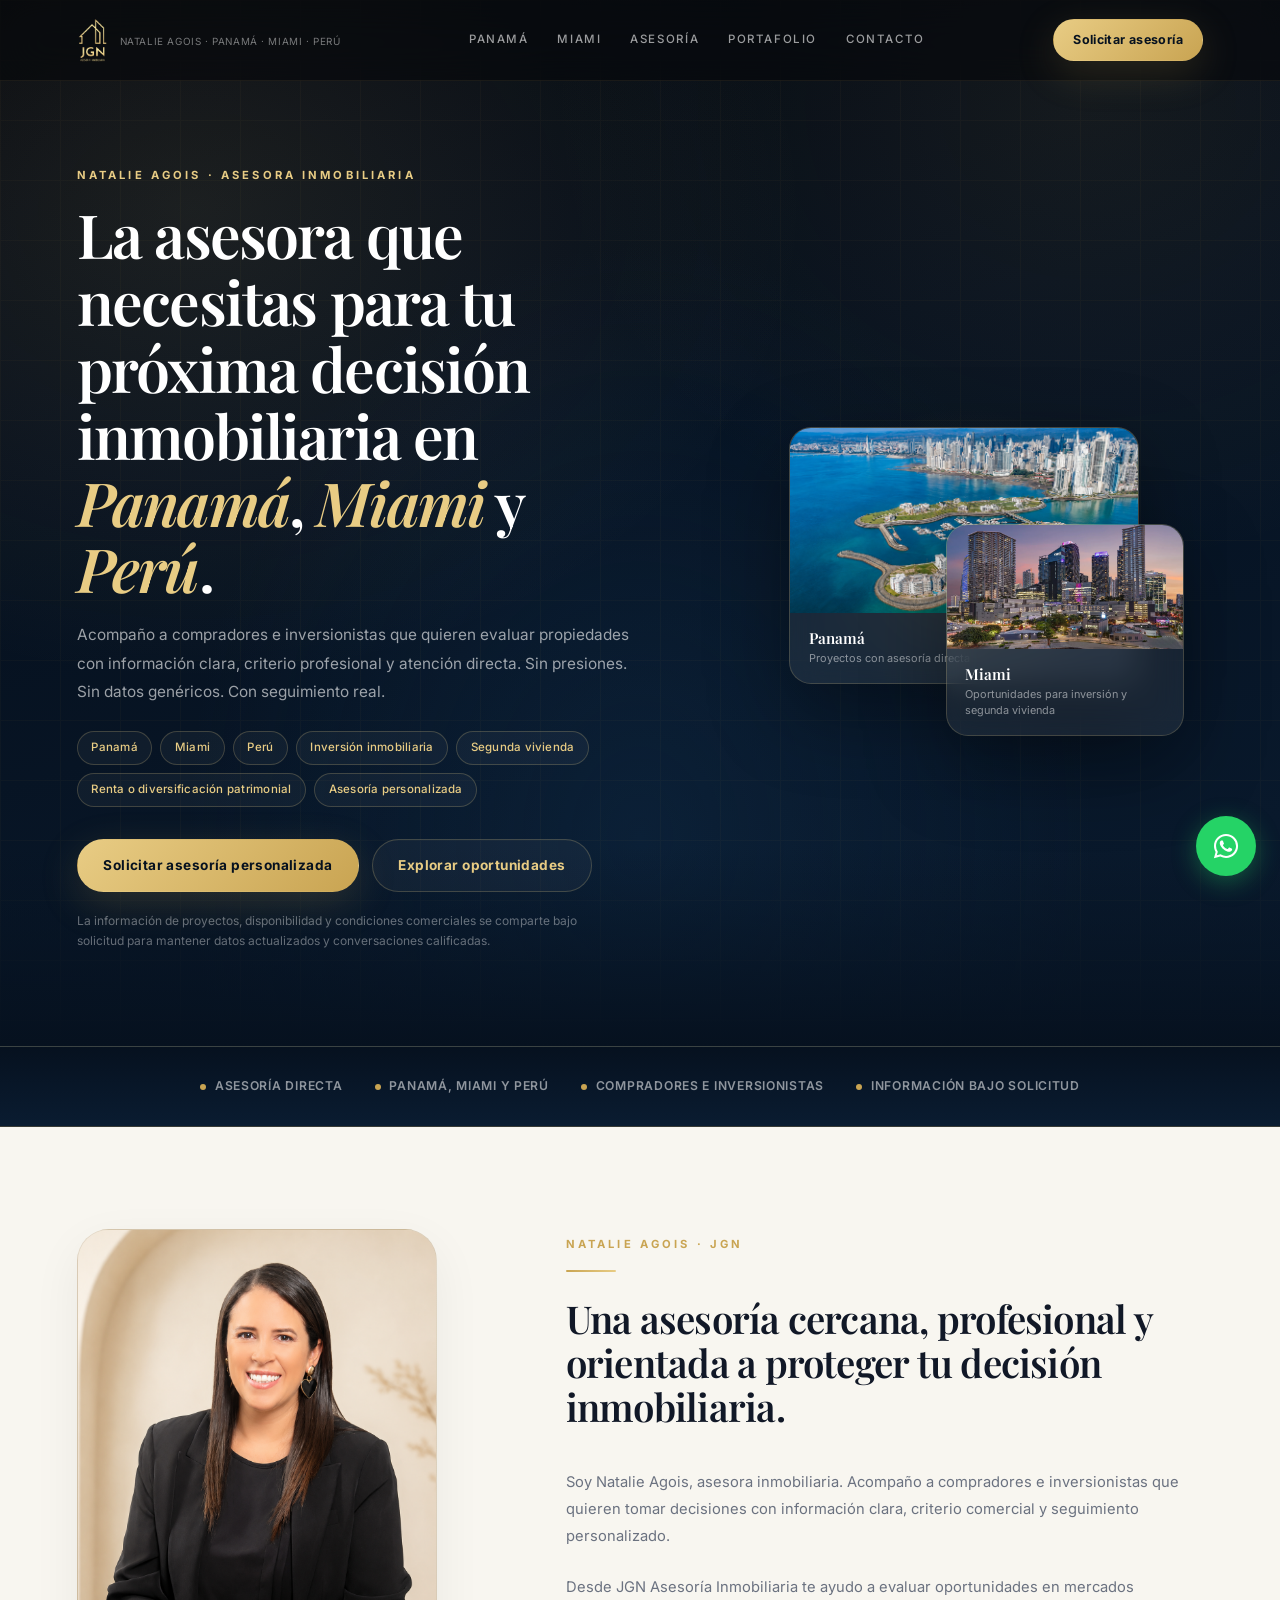
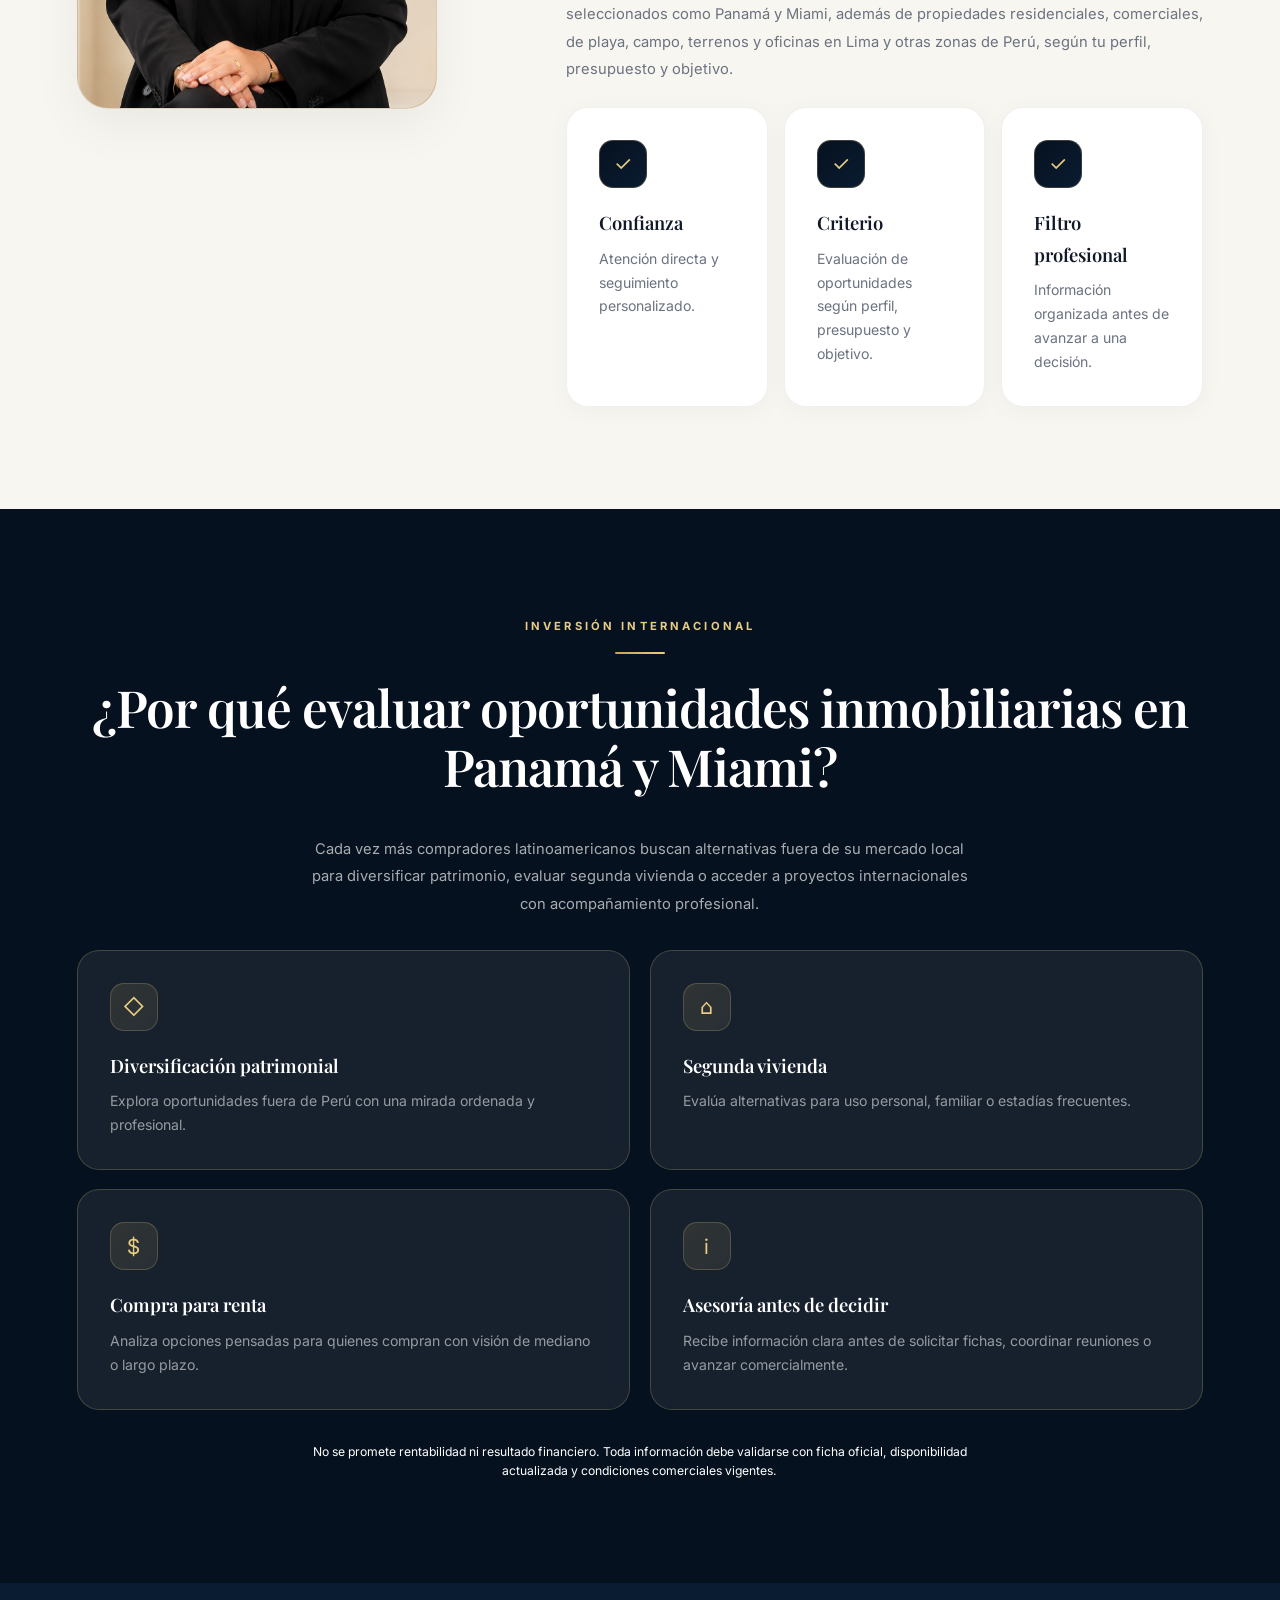
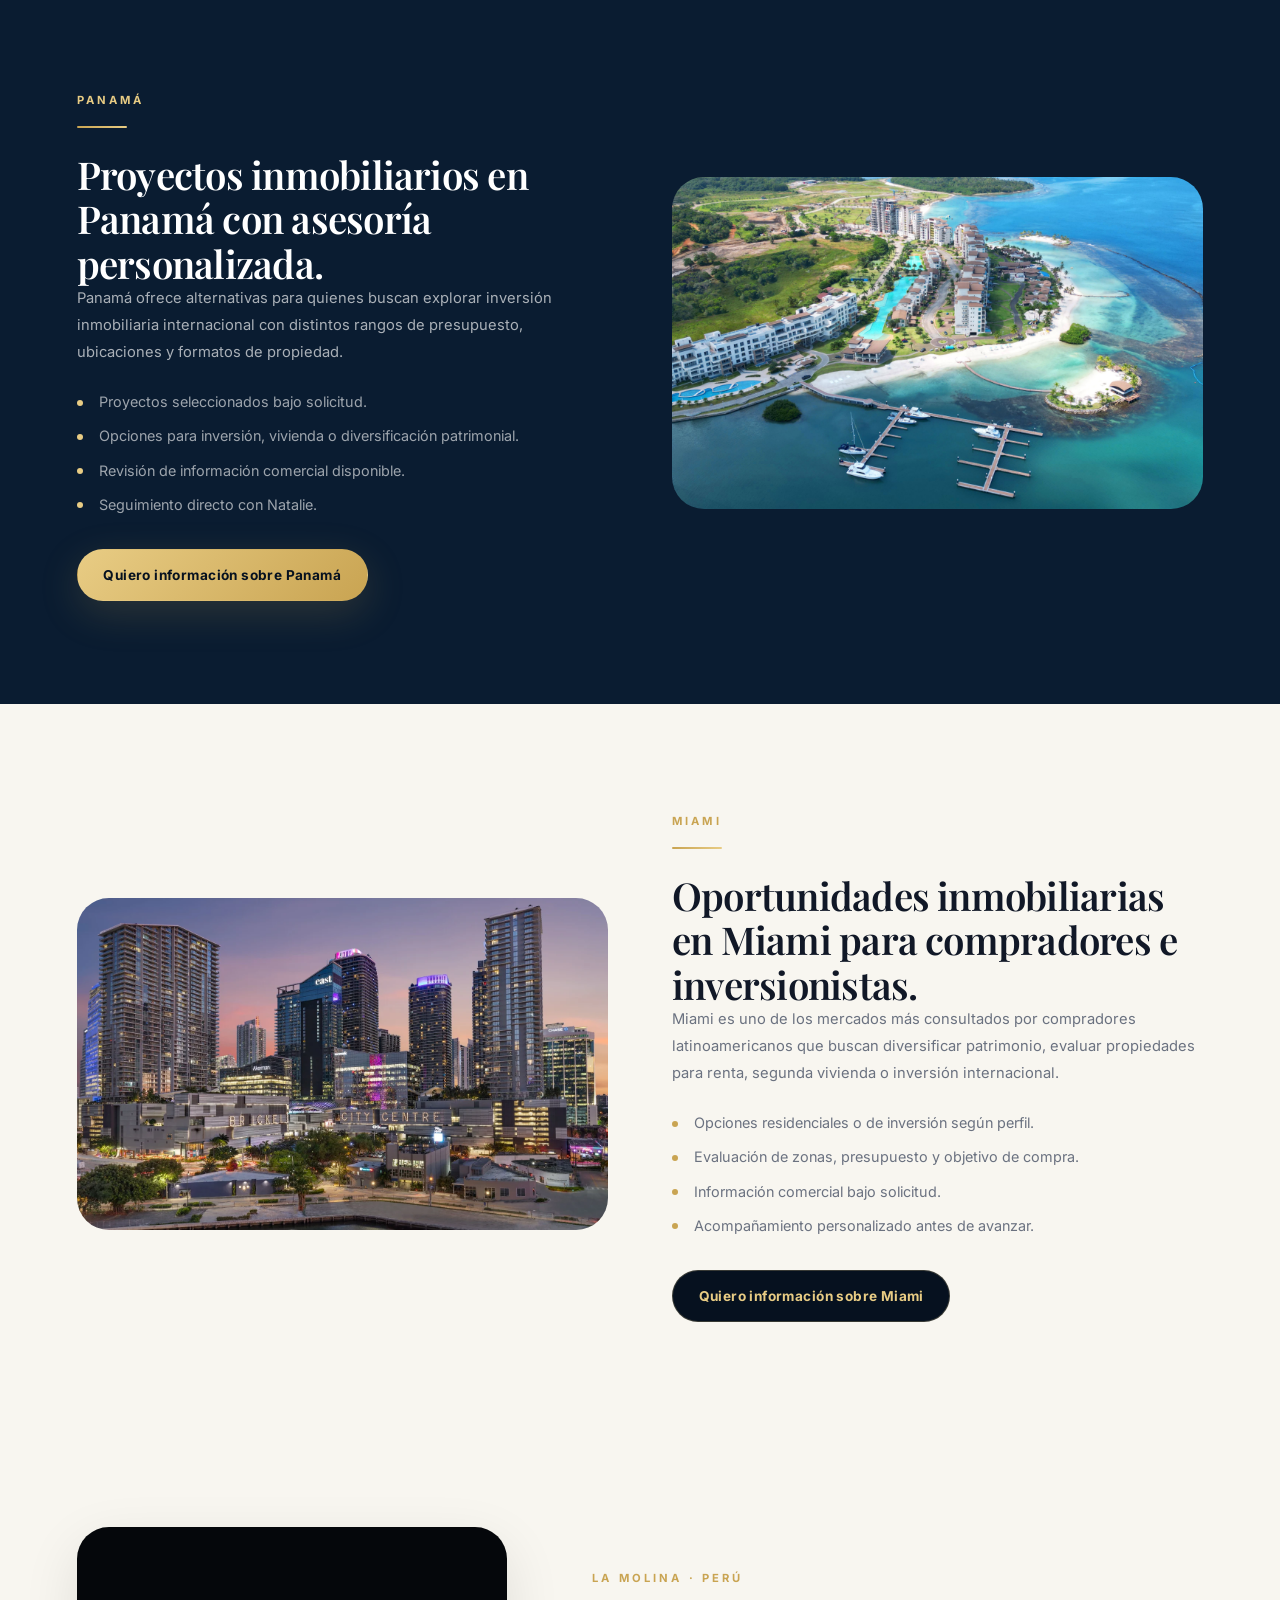
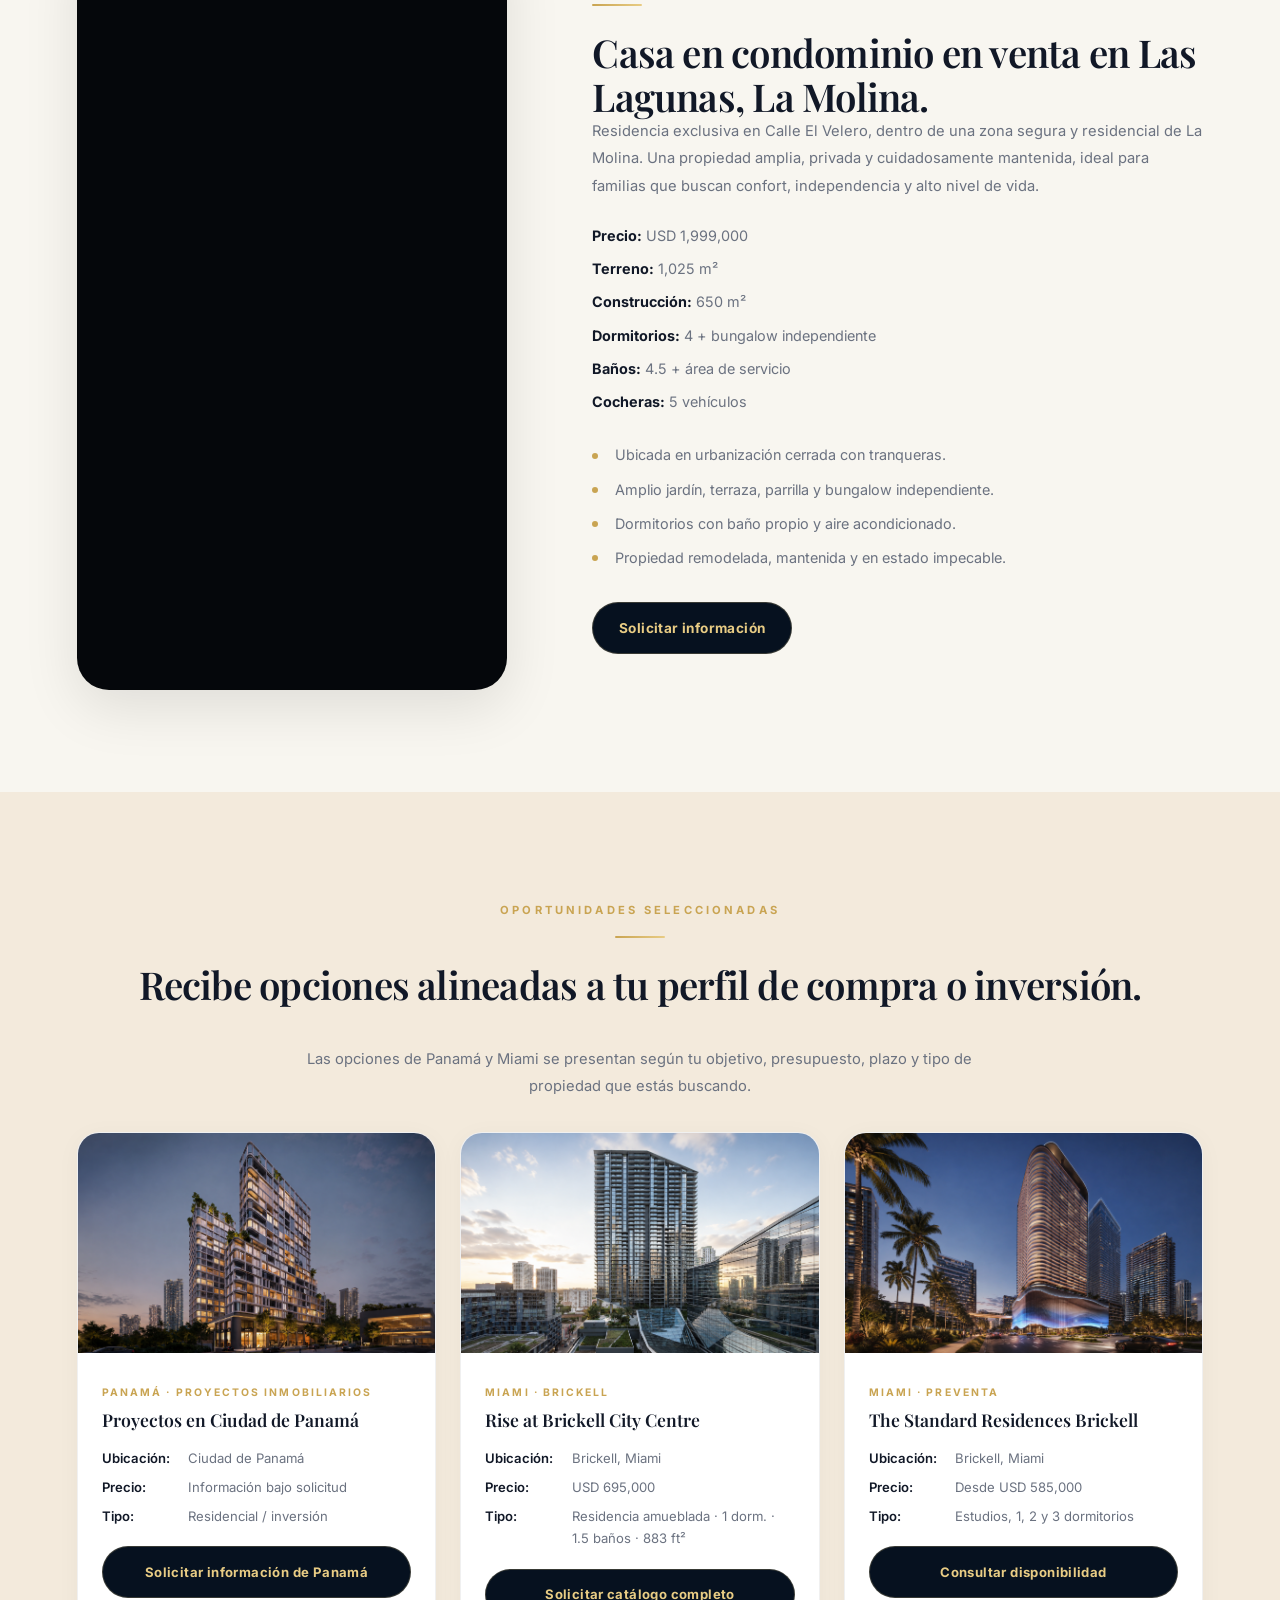
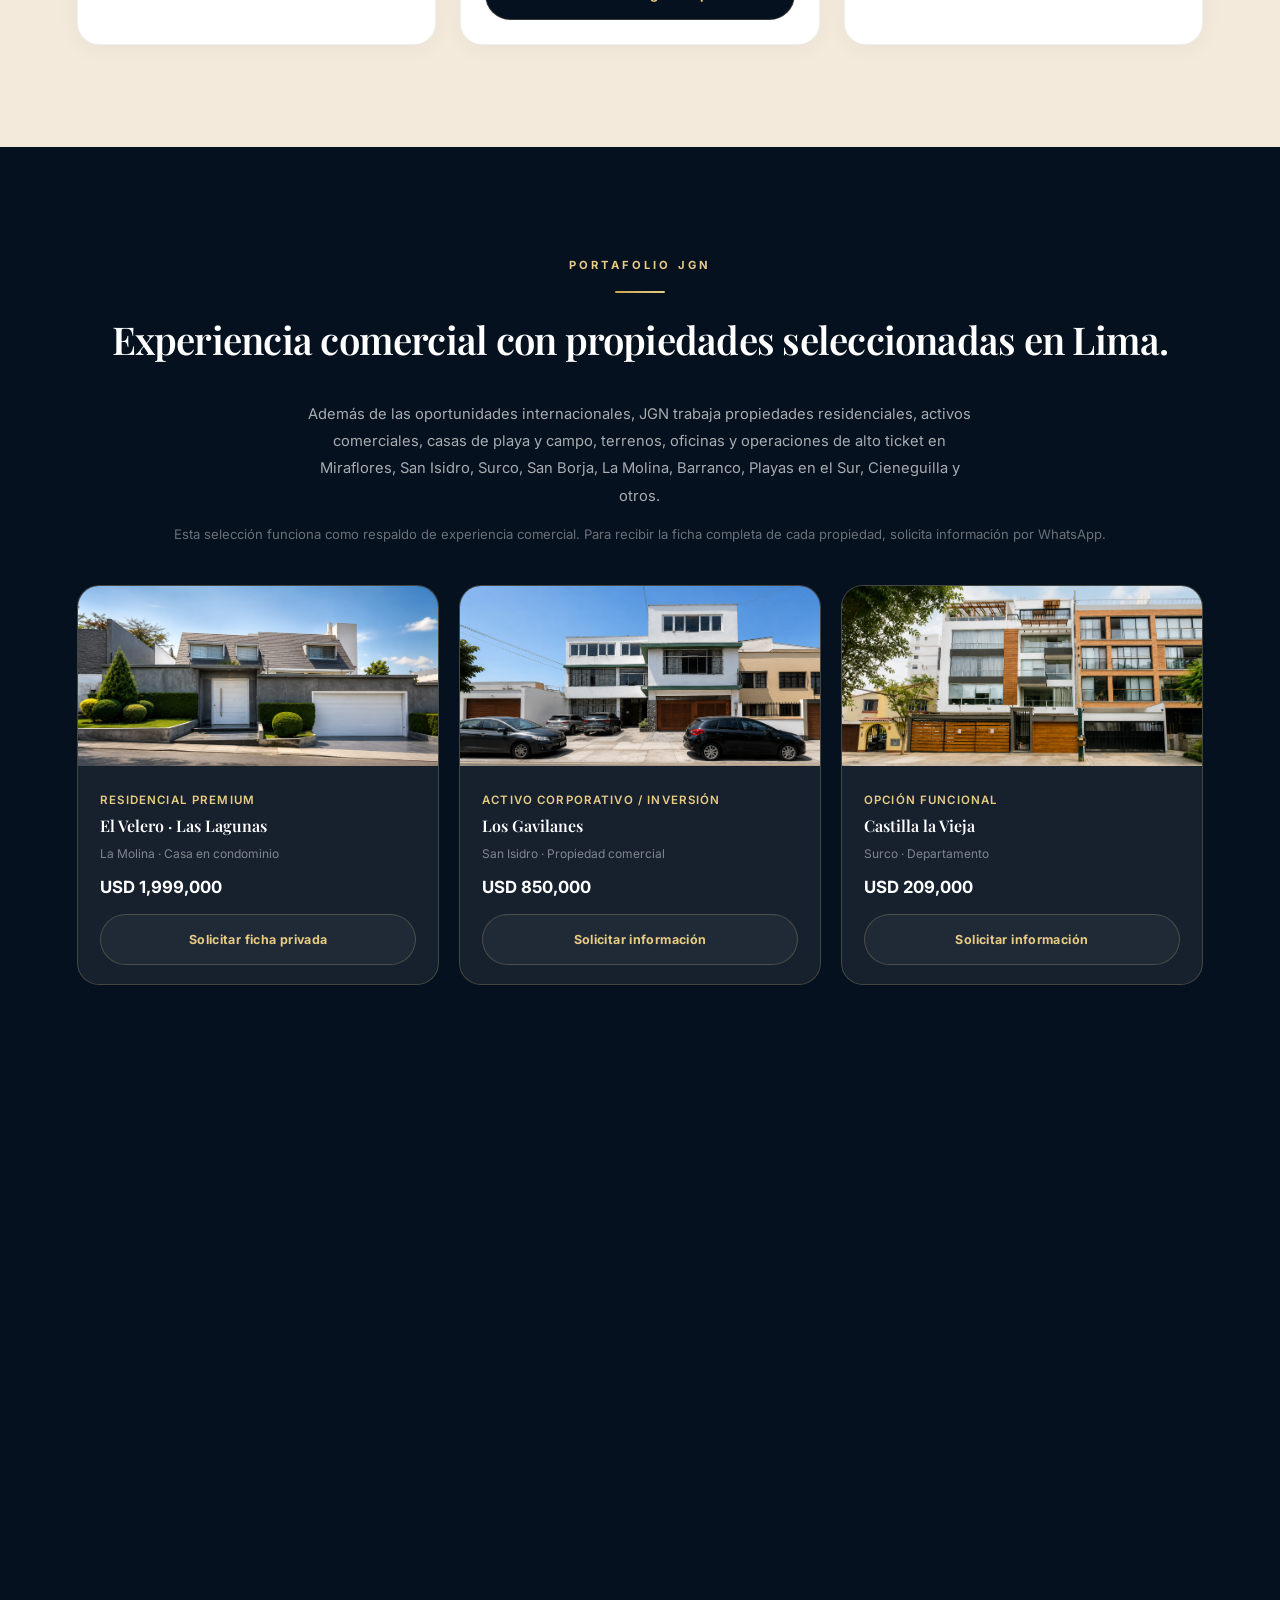
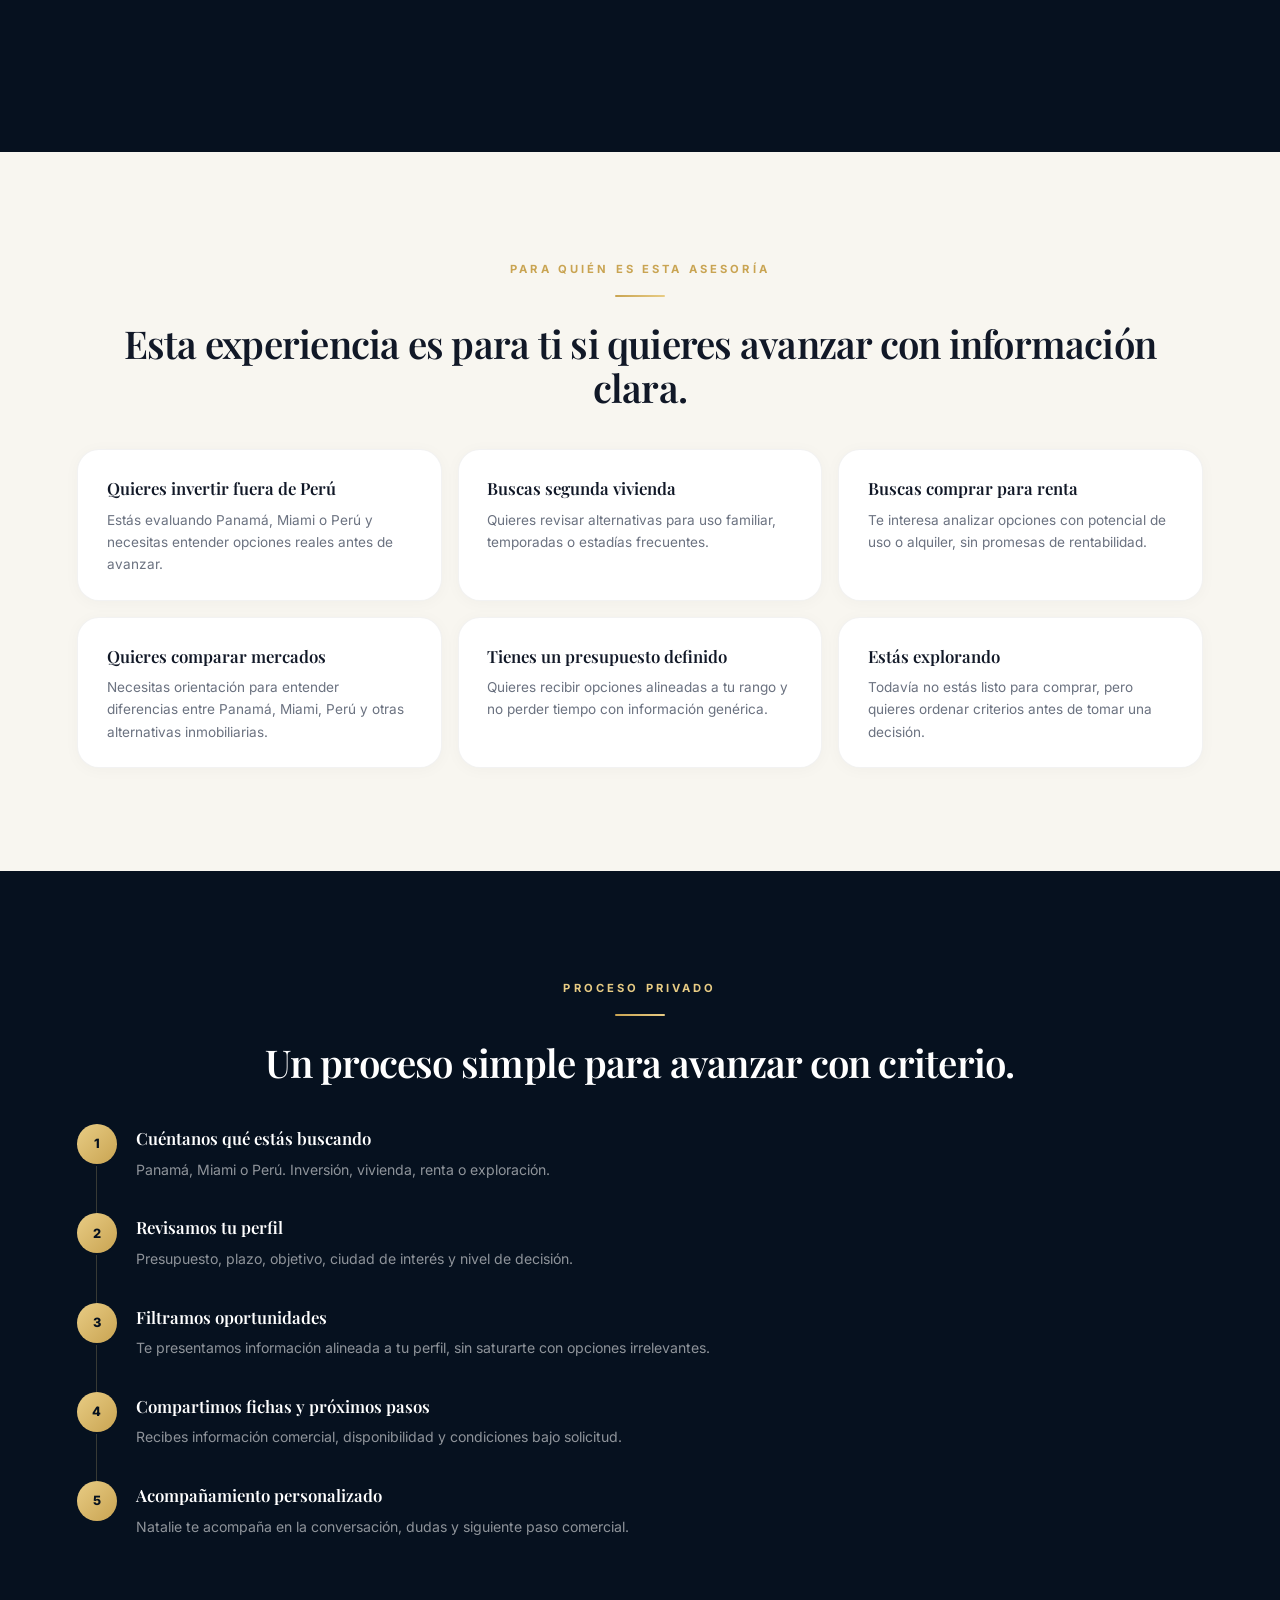
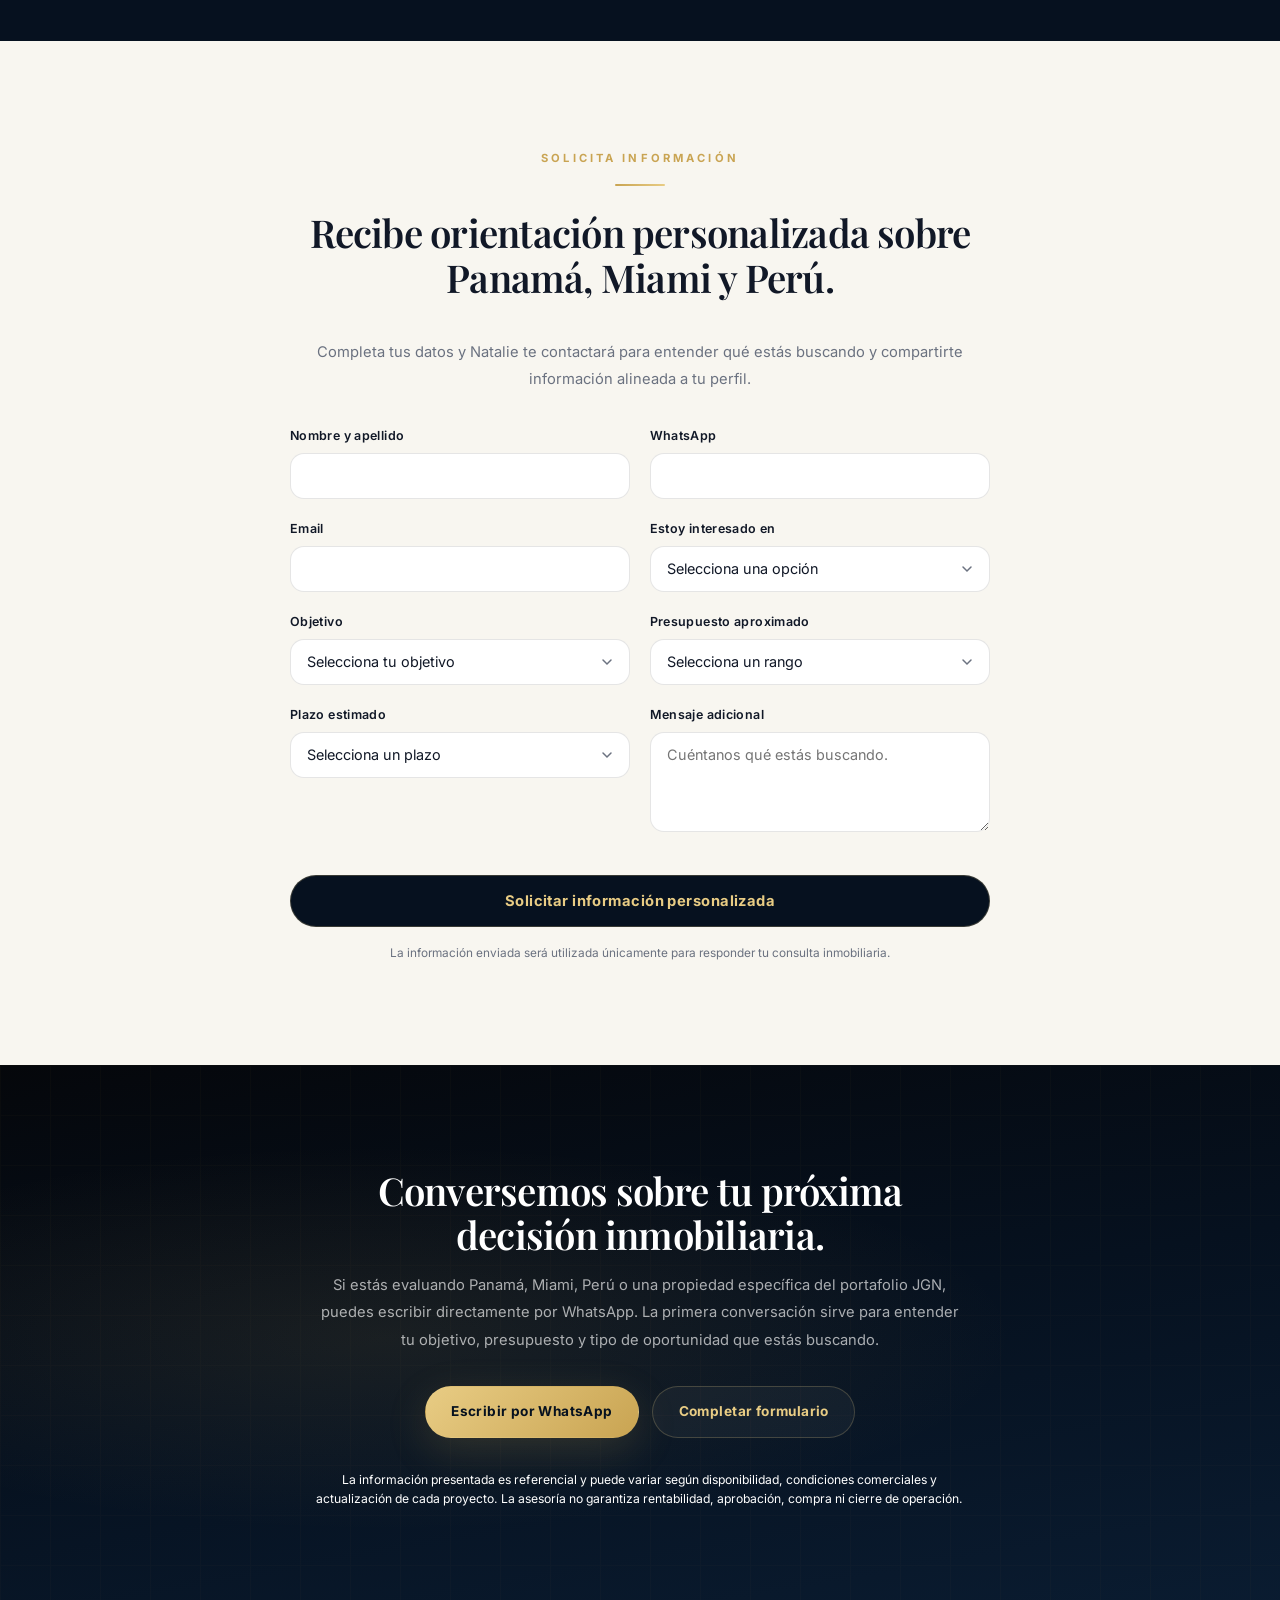
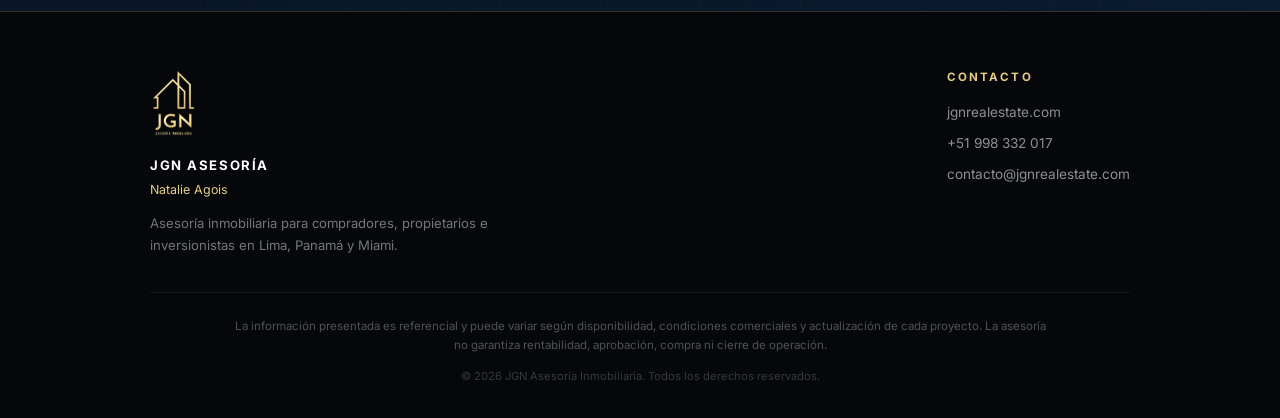
==== index.html @ 11971880 "Update index.html" ====
<!DOCTYPE html>
<html lang="es">
<head>
  <meta charset="UTF-8" />
  <meta name="viewport" content="width=device-width, initial-scale=1.0" />
  <meta name="description" content="Natalie Agois · JGN Asesoría Inmobiliaria · Asesoría inmobiliaria para compradores e inversionistas en Panamá, Miami y Perú. Información clara, criterio profesional y atención directa." />
  <meta name="theme-color" content="#06111f" />
  <title>Natalie Agois · JGN Asesoría Inmobiliaria | Panamá · Miami · Perú</title>

  <link rel="preconnect" href="https://fonts.googleapis.com" />
  <link rel="preconnect" href="https://fonts.gstatic.com" crossorigin />
  <link href="https://fonts.googleapis.com/css2?family=Inter:wght@300;400;500;600;700;800;900&family=Playfair+Display:ital,wght@0,400;0,500;0,600;0,700;1,400;1,500&display=swap" rel="stylesheet" />

  <style>
    :root {
      --navy: #06111f;
      --navy-2: #0a1c31;
      --blue: #0f2d4b;
      --black: #05070b;
      --pearl: #f8f6f0;
      --bone: #f3eadc;
      --sand: #d7c2a1;
      --beige: #c8ad7f;
      --gold: #c9a452;
      --gold-soft: #e8cc84;
      --white: #ffffff;
      --ink: #111827;
      --muted: #6b7280;
      --glass: rgba(255,255,255,.07);
      --line: rgba(232,204,132,.22);
      --shadow-premium: 0 28px 80px rgba(0,0,0,.35);
      --radius-lg: 32px;
      --radius-md: 22px;
      --radius-sm: 14px;
      --ff-sans: 'Inter', 'Segoe UI', system-ui, -apple-system, sans-serif;
      --ff-serif: 'Playfair Display', Georgia, 'Times New Roman', serif;
      --container: min(1200px, 90vw);
      --section-py: clamp(3.5rem, 8vw, 7rem);
    }

    *, *::before, *::after { box-sizing: border-box; margin: 0; padding: 0; }
    html { scroll-behavior: smooth; -webkit-text-size-adjust: 100%; }
    body {
      font-family: var(--ff-sans);
      background: var(--black);
      color: var(--white);
      line-height: 1.7;
      font-size: 16px;
      overflow-x: hidden;
      -webkit-font-smoothing: antialiased;
    }
    a { text-decoration: none; color: inherit; }
    img { max-width: 100%; height: auto; display: block; }
    img[src=""] { display: none; }
    ul, ol { list-style: none; }
    button, input, select, textarea {
      font-family: inherit;
      font-size: inherit;
      border: none;
      outline: none;
      background: none;
    }

    .container { width: var(--container); margin: 0 auto; }
    .eyebrow {
      display: inline-block;
      font-size: .7rem;
      letter-spacing: .28em;
      text-transform: uppercase;
      font-weight: 700;
      margin-bottom: 1rem;
    }
    .eyebrow--gold { color: var(--gold-soft); }
    .eyebrow--ink { color: var(--gold); }
    .section-title {
      font-family: var(--ff-serif);
      font-weight: 600;
      line-height: 1.15;
      letter-spacing: -.02em;
    }
    .section-title--lg { font-size: clamp(1.8rem, 4.5vw, 3.2rem); }
    .section-title--md { font-size: clamp(1.5rem, 3.5vw, 2.4rem); }
    .section-text {
      font-size: clamp(.92rem, 1.1vw, 1.05rem);
      line-height: 1.85;
      max-width: 680px;
    }
    .section-text--light { color: rgba(255,255,255,.65); }
    .section-text--dark { color: var(--muted); }

    .btn {
      display: inline-flex;
      align-items: center;
      justify-content: center;
      gap: .5rem;
      border-radius: 999px;
      padding: .85rem 1.6rem;
      font-weight: 700;
      font-size: .85rem;
      letter-spacing: .03em;
      transition: all .3s cubic-bezier(.4,0,.2,1);
      cursor: pointer;
      border: 1px solid transparent;
      white-space: nowrap;
    }
    .btn--gold {
      background: linear-gradient(135deg, var(--gold-soft), var(--gold));
      color: var(--navy);
      box-shadow: 0 12px 40px rgba(201,164,82,.18);
    }
    .btn--gold:hover {
      transform: translateY(-2px);
      box-shadow: 0 18px 50px rgba(201,164,82,.32);
    }
    .btn--outline {
      border-color: var(--line);
      color: var(--gold-soft);
      background: rgba(255,255,255,.04);
    }
    .btn--outline:hover {
      background: rgba(232,204,132,.1);
      border-color: rgba(232,204,132,.4);
    }
    .btn--dark {
      background: var(--navy);
      color: var(--gold-soft);
      border: 1px solid var(--line);
    }
    .btn--dark:hover {
      background: var(--navy-2);
      transform: translateY(-2px);
    }
    .btn--white {
      background: var(--white);
      color: var(--navy);
      box-shadow: 0 8px 30px rgba(0,0,0,.08);
    }
    .btn--white:hover {
      transform: translateY(-2px);
      box-shadow: 0 14px 40px rgba(0,0,0,.14);
    }

    .tag {
      display: inline-block;
      border: 1px solid var(--line);
      color: var(--gold-soft);
      background: rgba(255,255,255,.04);
      border-radius: 999px;
      padding: .4rem .85rem;
      font-size: .72rem;
      font-weight: 500;
      letter-spacing: .02em;
    }

    .section-dark { background: var(--navy); color: var(--white); }
    .section-dark-alt { background: var(--navy-2); color: var(--white); }
    .section-light { background: var(--pearl); color: var(--ink); }
    .section-light-alt { background: var(--bone); color: var(--ink); }
    .section-pad { padding: var(--section-py) 0; }
    .section-header { margin-bottom: 2.5rem; }
    .section-header .section-title { margin-bottom: 1rem; }

    .card {
      border-radius: var(--radius-md);
      padding: 2rem;
      transition: transform .35s cubic-bezier(.4,0,.2,1), box-shadow .35s ease;
    }
    .card:hover { transform: translateY(-4px); }
    .card--glass {
      background: var(--glass);
      border: 1px solid var(--line);
      backdrop-filter: blur(12px);
      -webkit-backdrop-filter: blur(12px);
    }
    .card--glass:hover { box-shadow: 0 20px 60px rgba(0,0,0,.3); }
    .card--light {
      background: var(--white);
      border: 1px solid rgba(0,0,0,.06);
      box-shadow: 0 4px 24px rgba(0,0,0,.04);
    }
    .card--light:hover { box-shadow: 0 16px 48px rgba(0,0,0,.08); }
    .card-icon {
      width: 48px;
      height: 48px;
      border-radius: 14px;
      display: flex;
      align-items: center;
      justify-content: center;
      margin-bottom: 1.2rem;
      font-size: 1.3rem;
    }
    .card-icon--gold {
      background: linear-gradient(135deg, rgba(201,164,82,.15), rgba(232,204,132,.08));
      border: 1px solid var(--line);
      color: var(--gold-soft);
    }
    .card-icon--navy {
      background: linear-gradient(135deg, var(--navy), var(--navy-2));
      border: 1px solid var(--line);
      color: var(--gold-soft);
    }
    .card-title {
      font-family: var(--ff-serif);
      font-size: 1.15rem;
      font-weight: 600;
      margin-bottom: .5rem;
    }
    .card-text { font-size: .88rem; line-height: 1.7; }
    .disclaimer {
      font-size: .76rem;
      line-height: 1.6;
      opacity: .55;
      margin-top: 2rem;
      max-width: 700px;
    }
    .gold-line {
      width: 50px;
      height: 2px;
      background: linear-gradient(90deg, var(--gold), var(--gold-soft));
      margin-bottom: 1.5rem;
      border-radius: 2px;
    }
    .gold-line--center { margin-left: auto; margin-right: auto; }

    .image-frame {
      position: relative;
      overflow: hidden;
      background:
        radial-gradient(ellipse at 30% 20%, rgba(232,204,132,.16), transparent 45%),
        linear-gradient(135deg, var(--navy-2), var(--blue));
      display: flex;
      align-items: center;
      justify-content: center;
    }
    .section-light .image-frame,
    .section-light-alt .image-frame,
    .natalie-photo-wrap {
      background:
        radial-gradient(ellipse at 30% 20%, rgba(201,164,82,.18), transparent 45%),
        linear-gradient(135deg, var(--bone), var(--sand));
    }
    .image-frame img {
      width: 100%;
      height: 100%;
      object-fit: cover;
    }

    .header {
      position: fixed;
      top: 0;
      left: 0;
      right: 0;
      z-index: 100;
      background: rgba(5,7,11,.6);
      backdrop-filter: blur(20px);
      -webkit-backdrop-filter: blur(20px);
      border-bottom: 1px solid rgba(232,204,132,.08);
      transition: background .4s ease, box-shadow .4s ease, border-color .4s ease;
    }
    .header.is-scrolled {
      background: rgba(5,7,11,.92);
      box-shadow: 0 4px 30px rgba(0,0,0,.3);
      border-bottom-color: rgba(232,204,132,.15);
    }
    .header-inner {
      display: flex;
      align-items: center;
      justify-content: space-between;
      height: 70px;
    }
    .brand {
      display: flex;
      align-items: center;
      gap: .75rem;
    }
    .brand-logo {
      width: auto;
      height: 46px;
      max-height: 46px;
      flex-shrink: 0;
      display: flex;
      align-items: center;
      overflow: hidden;
    }
    .brand-logo img {
      width: auto;
      height: 46px;
      max-height: 46px;
      object-fit: contain;
      filter: none;
    }
    .logo-fallback {
      display: inline-flex;
      align-items: center;
      gap: .4rem;
      font-size: .78rem;
      font-weight: 800;
      letter-spacing: .14em;
      text-transform: uppercase;
      color: var(--white);
    }
    .brand-info span {
      display: block;
      font-size: .62rem;
      color: rgba(255,255,255,.45);
      letter-spacing: .06em;
      text-transform: uppercase;
      margin-top: .15rem;
    }
    .nav-links {
      display: none;
      align-items: center;
      gap: 1.8rem;
    }
    .nav-links a {
      font-size: .72rem;
      text-transform: uppercase;
      letter-spacing: .14em;
      color: rgba(255,255,255,.6);
      font-weight: 500;
      transition: color .25s;
    }
    .nav-links a:hover { color: var(--gold-soft); }
    .nav-cta { display: none; }
    .nav-cta .btn { padding: .6rem 1.2rem; font-size: .78rem; }

    .menu-toggle {
      display: flex;
      flex-direction: column;
      gap: 5px;
      cursor: pointer;
      padding: 8px;
      z-index: 110;
    }
    .menu-toggle span {
      display: block;
      width: 24px;
      height: 2px;
      background: var(--gold-soft);
      border-radius: 2px;
      transition: all .3s ease;
    }
    .menu-toggle.is-active span:nth-child(1) { transform: rotate(45deg) translate(5px, 5px); }
    .menu-toggle.is-active span:nth-child(2) { opacity: 0; }
    .menu-toggle.is-active span:nth-child(3) { transform: rotate(-45deg) translate(5px, -5px); }

    .mobile-nav {
      position: fixed;
      inset: 0;
      background: rgba(5,7,11,.97);
      backdrop-filter: blur(30px);
      -webkit-backdrop-filter: blur(30px);
      z-index: 99;
      display: flex;
      flex-direction: column;
      align-items: center;
      justify-content: center;
      gap: 2rem;
      opacity: 0;
      pointer-events: none;
      transition: opacity .35s ease;
    }
    .mobile-nav.is-open { opacity: 1; pointer-events: all; }
    .mobile-nav a {
      font-size: 1.1rem;
      text-transform: uppercase;
      letter-spacing: .18em;
      color: rgba(255,255,255,.7);
      font-weight: 600;
      transition: color .25s;
    }
    .mobile-nav a:hover { color: var(--gold-soft); }
    .mobile-nav .btn { margin-top: 1rem; }

    .hero {
      position: relative;
      min-height: 100vh;
      min-height: 100dvh;
      overflow: hidden;
      background:
        radial-gradient(ellipse at 15% 20%, rgba(232,204,132,.1), transparent 40%),
        radial-gradient(ellipse at 85% 10%, rgba(201,164,82,.08), transparent 35%),
        radial-gradient(ellipse at 50% 80%, rgba(15,45,75,.4), transparent 50%),
        linear-gradient(165deg, #03070d 0%, var(--navy) 40%, var(--navy-2) 100%);
      padding-top: 70px;
    }
    .hero::before {
      content: '';
      position: absolute;
      inset: 0;
      opacity: .035;
      background-image:
        linear-gradient(var(--gold) 1px, transparent 1px),
        linear-gradient(90deg, var(--gold) 1px, transparent 1px);
      background-size: 60px 60px;
      pointer-events: none;
    }
    .hero::after {
      content: '';
      position: absolute;
      bottom: 0;
      left: 0;
      right: 0;
      height: 200px;
      background: linear-gradient(to top, var(--navy), transparent);
      pointer-events: none;
    }
    .hero-content {
      position: relative;
      z-index: 2;
      padding: 3rem 0 4rem;
    }
    .hero-grid {
      display: grid;
      gap: 3rem;
      align-items: center;
    }
    .hero h1 {
      font-family: var(--ff-serif);
      font-size: clamp(2rem, 5.5vw, 4rem);
      line-height: 1.1;
      letter-spacing: -.03em;
      font-weight: 600;
      margin-bottom: 1.2rem;
    }
    .hero h1 em {
      color: var(--gold-soft);
      font-style: italic;
    }
    .hero .lead {
      font-size: clamp(.9rem, 1.2vw, 1.05rem);
      color: rgba(255,255,255,.6);
      max-width: 560px;
      line-height: 1.85;
      margin-bottom: 1.5rem;
    }
    .hero-tags {
      display: flex;
      flex-wrap: wrap;
      gap: .5rem;
      margin-bottom: 2rem;
    }
    .hero-actions {
      display: flex;
      flex-wrap: wrap;
      gap: .8rem;
      margin-bottom: 1.2rem;
    }
    .hero-note {
      font-size: .75rem;
      color: rgba(255,255,255,.38);
      max-width: 500px;
      line-height: 1.65;
    }
    .hero-visual {
      position: relative;
      min-height: 320px;
      display: flex;
      align-items: center;
      justify-content: center;
    }
    .hero-float-card {
      position: relative;
      border-radius: var(--radius-md);
      overflow: hidden;
      border: 1px solid rgba(232,204,132,.2);
      box-shadow: var(--shadow-premium);
      background: var(--glass);
      backdrop-filter: blur(16px);
      -webkit-backdrop-filter: blur(16px);
    }
    .hero-card-main {
      width: 75%;
      max-width: 320px;
      padding: 0;
      z-index: 2;
      animation: float-gentle 6s ease-in-out infinite;
    }
    .hero-card-secondary {
      position: absolute;
      bottom: -10px;
      right: 0;
      width: 55%;
      max-width: 220px;
      z-index: 3;
      animation: float-gentle 6s ease-in-out 1.5s infinite;
    }
    .hero-float-card .card-img-wrap {
      width: 100%;
      height: 180px;
      overflow: hidden;
    }
    .hero-card-secondary .card-img-wrap { height: 120px; }
    .hero-float-card .card-body { padding: 1rem 1.2rem; }
    .hero-float-card .card-body h3 {
      font-family: var(--ff-serif);
      font-size: .95rem;
      font-weight: 600;
      margin-bottom: .3rem;
    }
    .hero-float-card .card-body p {
      font-size: .72rem;
      color: rgba(255,255,255,.5);
    }
    .hero-glow {
      position: absolute;
      width: 300px;
      height: 300px;
      border-radius: 50%;
      background: radial-gradient(circle, rgba(201,164,82,.12), transparent 70%);
      top: 50%;
      left: 50%;
      transform: translate(-50%, -50%);
      pointer-events: none;
      z-index: 0;
    }

    .trust-strip {
      background: linear-gradient(180deg, var(--navy), var(--navy-2));
      border-top: 1px solid var(--line);
      border-bottom: 1px solid var(--line);
      padding: 1.8rem 0;
      overflow: hidden;
    }
    .trust-items {
      display: flex;
      flex-wrap: wrap;
      justify-content: center;
      gap: 1rem 2rem;
    }
    .trust-item {
      display: flex;
      align-items: center;
      gap: .55rem;
      font-size: .76rem;
      font-weight: 600;
      letter-spacing: .06em;
      text-transform: uppercase;
      color: rgba(255,255,255,.55);
      white-space: nowrap;
    }
    .trust-dot {
      width: 6px;
      height: 6px;
      border-radius: 50%;
      background: var(--gold);
      flex-shrink: 0;
    }

    .natalie-grid { display: grid; gap: 2.5rem; }
    .natalie-photo-wrap {
      border-radius: var(--radius-lg);
      overflow: hidden;
      border: 1px solid rgba(0,0,0,.06);
      box-shadow: 0 16px 50px rgba(0,0,0,.06);
      aspect-ratio: 3/4;
      max-height: 480px;
      display: flex;
      align-items: center;
      justify-content: center;
    }
    .natalie-photo-wrap img {
      width: 100%;
      height: 100%;
      object-fit: cover;
    }
    .natalie-text .section-text { margin-bottom: 1.5rem; }
    .natalie-cards { display: grid; gap: 1rem; }

    .why-cards { display: grid; gap: 1.2rem; margin-top: 2rem; }

    .city-block {
      display: grid;
      gap: 2.5rem;
      align-items: center;
    }
    .city-img-wrap {
      border-radius: var(--radius-lg);
      overflow: hidden;
      aspect-ratio: 16/10;
    }
    .city-content .section-text { margin-bottom: 1.5rem; }
    .city-bullets { margin-bottom: 2rem; }
    .city-bullets li {
      position: relative;
      padding-left: 1.4rem;
      margin-bottom: .6rem;
      font-size: .9rem;
      line-height: 1.7;
    }
    .city-bullets li::before {
      content: '';
      position: absolute;
      left: 0;
      top: .6rem;
      width: 6px;
      height: 6px;
      border-radius: 50%;
    }
    .section-light .city-bullets li { color: var(--muted); }
    .section-light .city-bullets li::before { background: var(--gold); }
    .section-dark-alt .city-bullets li { color: rgba(255,255,255,.6); }
    .section-dark-alt .city-bullets li::before { background: var(--gold-soft); }

    .project-cards { display: grid; gap: 1.5rem; margin-top: 2rem; }
    .project-card {
      border-radius: var(--radius-md);
      overflow: hidden;
      transition: transform .35s ease, box-shadow .35s ease;
    }
    .project-card:hover { transform: translateY(-4px); }
    .project-card--light {
      background: var(--white);
      border: 1px solid rgba(0,0,0,.06);
      box-shadow: 0 4px 24px rgba(0,0,0,.04);
    }
    .project-card--light:hover { box-shadow: 0 16px 48px rgba(0,0,0,.1); }
    .project-card-img {
      width: 100%;
      height: 220px;
      overflow: hidden;
    }
    .project-card-body { padding: 1.5rem; }
    .project-card-body .card-eyebrow {
      font-size: .65rem;
      letter-spacing: .2em;
      text-transform: uppercase;
      font-weight: 700;
      margin-bottom: .6rem;
      color: var(--gold);
    }
    .project-card-body h3 {
      font-family: var(--ff-serif);
      font-size: 1.1rem;
      font-weight: 600;
      margin-bottom: .8rem;
      color: var(--ink);
    }
    .project-card-meta {
      display: flex;
      flex-direction: column;
      gap: .4rem;
      margin-bottom: 1.2rem;
    }
    .project-card-meta span {
      font-size: .82rem;
      display: flex;
      align-items: flex-start;
      gap: .4rem;
      color: var(--muted);
    }
    .project-card-meta .meta-label {
      font-weight: 600;
      min-width: 80px;
      color: var(--ink);
    }

    .hol-grid { display: grid; gap: 1.2rem; margin-top: 2rem; }
    .hol-card {
      display: grid;
      grid-template-columns: 1fr;
      border-radius: var(--radius-md);
      overflow: hidden;
      background: var(--glass);
      border: 1px solid var(--line);
      backdrop-filter: blur(12px);
      -webkit-backdrop-filter: blur(12px);
      transition: transform .35s ease, box-shadow .35s ease;
    }
    .hol-card:hover {
      transform: translateY(-3px);
      box-shadow: 0 16px 50px rgba(0,0,0,.3);
    }
    .hol-card-img {
      height: 180px;
      overflow: hidden;
    }
    .hol-card-body { padding: 1.2rem 1.4rem; }
    .hol-card-body h4 {
      font-family: var(--ff-serif);
      font-size: 1rem;
      font-weight: 600;
      margin-bottom: .3rem;
    }
    .hol-card-body .hol-location {
      font-size: .75rem;
      color: rgba(255,255,255,.45);
      margin-bottom: .5rem;
    }
    .hol-card-body .hol-type {
      font-size: .72rem;
      color: var(--gold-soft);
      text-transform: uppercase;
      letter-spacing: .1em;
      font-weight: 600;
      margin-bottom: .4rem;
    }
    .hol-card-body .hol-price {
      font-size: 1.05rem;
      font-weight: 700;
      color: var(--white);
      margin-bottom: .8rem;
    }
    .hol-private-block {
      margin-top: 2.5rem;
      padding: 2rem;
      border-radius: var(--radius-md);
      background: rgba(201,164,82,.06);
      border: 1px solid rgba(232,204,132,.15);
    }
    .hol-private-block p {
      font-size: .88rem;
      color: rgba(255,255,255,.55);
      margin-bottom: 1.2rem;
      line-height: 1.7;
    }

    .client-cards { display: grid; gap: 1rem; margin-top: 2rem; }
    .client-card {
      border-radius: var(--radius-md);
      padding: 1.5rem 1.8rem;
      background: var(--white);
      border: 1px solid rgba(0,0,0,.05);
      box-shadow: 0 2px 16px rgba(0,0,0,.03);
      transition: transform .3s ease, box-shadow .3s ease;
    }
    .client-card:hover {
      transform: translateY(-3px);
      box-shadow: 0 12px 36px rgba(0,0,0,.08);
    }
    .client-card h4 {
      font-family: var(--ff-serif);
      font-size: 1.05rem;
      font-weight: 600;
      color: var(--ink);
      margin-bottom: .35rem;
    }
    .client-card p {
      font-size: .85rem;
      color: var(--muted);
      line-height: 1.65;
    }

    .process-steps { margin-top: 2.5rem; }
    .process-step {
      display: flex;
      gap: 1.2rem;
      padding-bottom: 2rem;
      position: relative;
    }
    .process-step:last-child { padding-bottom: 0; }
    .process-step::before {
      content: '';
      position: absolute;
      left: 19px;
      top: 42px;
      bottom: 0;
      width: 1px;
      background: var(--line);
    }
    .process-step:last-child::before { display: none; }
    .step-number {
      flex-shrink: 0;
      width: 40px;
      height: 40px;
      border-radius: 50%;
      display: flex;
      align-items: center;
      justify-content: center;
      font-size: .8rem;
      font-weight: 800;
      background: linear-gradient(135deg, var(--gold-soft), var(--gold));
      color: var(--navy);
    }
    .step-content h4 {
      font-family: var(--ff-serif);
      font-size: 1.05rem;
      font-weight: 600;
      margin-bottom: .3rem;
    }
    .step-content p {
      font-size: .88rem;
      color: rgba(255,255,255,.55);
      line-height: 1.7;
    }

    .form-section { background: var(--pearl); color: var(--ink); }
    .form-wrap { max-width: 700px; margin: 0 auto; }
    .form-grid {
      display: grid;
      gap: 1.2rem;
      margin-top: 2rem;
    }
    .form-group { display: flex; flex-direction: column; gap: .4rem; }
    .form-group label {
      font-size: .78rem;
      font-weight: 600;
      color: var(--ink);
      letter-spacing: .03em;
    }
    .form-group input,
    .form-group select,
    .form-group textarea {
      width: 100%;
      padding: .85rem 1rem;
      border-radius: var(--radius-sm);
      border: 1px solid rgba(0,0,0,.1);
      background: var(--white);
      color: var(--ink);
      font-size: .9rem;
      transition: border-color .25s, box-shadow .25s;
    }
    .form-group input:focus,
    .form-group select:focus,
    .form-group textarea:focus {
      border-color: var(--gold);
      box-shadow: 0 0 0 3px rgba(201,164,82,.12);
    }
    .form-group textarea { min-height: 100px; resize: vertical; }
    .form-group select {
      appearance: none;
      background-image: url("data:image/svg+xml,%3Csvg xmlns='http://www.w3.org/2000/svg' width='12' height='12' viewBox='0 0 12 12'%3E%3Cpath d='M2 4l4 4 4-4' fill='none' stroke='%236b7280' stroke-width='1.5' stroke-linecap='round'/%3E%3C/svg%3E");
      background-repeat: no-repeat;
      background-position: right 1rem center;
      padding-right: 2.5rem;
    }
    .form-submit { margin-top: 1.5rem; }
    .form-submit .btn { width: 100%; padding: 1rem; font-size: .92rem; }
    .form-note {
      font-size: .74rem;
      color: var(--muted);
      text-align: center;
      margin-top: 1rem;
    }

    .final-cta {
      position: relative;
      overflow: hidden;
      background:
        radial-gradient(ellipse at 30% 50%, rgba(201,164,82,.1), transparent 50%),
        linear-gradient(170deg, var(--black) 0%, var(--navy) 50%, var(--navy-2) 100%);
      text-align: center;
    }
    .final-cta::before {
      content: '';
      position: absolute;
      inset: 0;
      opacity: .025;
      background-image:
        linear-gradient(var(--gold) 1px, transparent 1px),
        linear-gradient(90deg, var(--gold) 1px, transparent 1px);
      background-size: 50px 50px;
      pointer-events: none;
    }
    .final-cta-content {
      position: relative;
      z-index: 2;
      max-width: 650px;
      margin: 0 auto;
    }
    .final-cta .section-title { margin-bottom: 1rem; }
    .final-cta .section-text {
      margin: 0 auto 2rem;
      text-align: center;
    }
    .final-cta-actions {
      display: flex;
      flex-wrap: wrap;
      justify-content: center;
      gap: .8rem;
      margin-bottom: 2rem;
    }
    .final-cta .disclaimer {
      margin: 0 auto;
      text-align: center;
    }

    .floating-whatsapp {
      position: fixed;
      bottom: 24px;
      right: 24px;
      z-index: 90;
      width: 60px;
      height: 60px;
      border-radius: 50%;
      background: #25D366;
      display: flex;
      align-items: center;
      justify-content: center;
      box-shadow: 0 6px 24px rgba(37,211,102,.35);
      transition: transform .3s ease, box-shadow .3s ease;
      animation: wa-pulse 2.5s infinite;
    }
    .floating-whatsapp:hover {
      transform: scale(1.08);
      box-shadow: 0 10px 36px rgba(37,211,102,.45);
    }
    .floating-whatsapp svg {
      width: 30px;
      height: 30px;
      fill: var(--white);
    }

    .footer {
      background: var(--black);
      border-top: 1px solid var(--line);
      padding: 3.5rem 0 2rem;
    }
    .footer-grid {
      display: grid;
      grid-template-columns: minmax(0, 1fr) minmax(0, 1fr);
      gap: clamp(3rem, 6vw, 5rem);
      align-items: start;
      justify-content: center;
      margin: 0 auto 2.2rem;
    }
    .footer-brand {
      max-width: 380px;
      justify-self: start;
    }
    .footer-brand .brand-logo {
      width: auto;
      height: 70px;
      max-height: 70px;
      margin-bottom: 1rem;
      overflow: hidden;
    }
    .footer-brand .brand-logo img {
      width: auto;
      height: 70px;
      max-height: 70px;
      object-fit: contain;
      filter: none;
    }
    .footer-brand strong {
      display: block;
      font-size: .82rem;
      letter-spacing: .12em;
      text-transform: uppercase;
      margin-bottom: .15rem;
    }
    .footer-brand .footer-name {
      font-size: .78rem;
      color: var(--gold-soft);
      margin-bottom: .8rem;
    }
    .footer-brand p {
      font-size: .82rem;
      color: rgba(255,255,255,.45);
      max-width: 380px;
      line-height: 1.65;
    }
    .footer-contact {
      max-width: 320px;
      justify-self: end;
    }
    .footer-contact h4 {
      font-size: .72rem;
      text-transform: uppercase;
      letter-spacing: .18em;
      color: var(--gold-soft);
      margin-bottom: .8rem;
      font-weight: 700;
    }
    .footer-contact a,
    .footer-contact span {
      display: flex;
      align-items: center;
      gap: .5rem;
      font-size: .85rem;
      color: rgba(255,255,255,.55);
      margin-bottom: .5rem;
      transition: color .25s;
    }
    .footer-contact a:hover { color: var(--gold-soft); }
    .footer-bottom {
      border-top: 1px solid rgba(255,255,255,.06);
      padding-top: 1.5rem;
      text-align: center;
      margin-left: auto;
      margin-right: auto;
    }
    .footer-disclaimer {
      font-size: .72rem;
      color: rgba(255,255,255,.3);
      line-height: 1.65;
      max-width: 820px;
      margin-left: auto;
      margin-right: auto;
    }
    .footer-copy {
      font-size: .7rem;
      color: rgba(255,255,255,.2);
      margin-top: .8rem;
      text-align: center;
    }
    .footer .container {
      width: min(980px, 88vw);
      margin-left: auto;
      margin-right: auto;
    }

    .reveal,
    .reveal-up {
      opacity: 0;
      transform: translateY(30px);
      transition: opacity .7s cubic-bezier(.4,0,.2,1), transform .7s cubic-bezier(.4,0,.2,1);
    }
    .reveal-up { transform: translateY(40px); }
    .reveal.is-visible,
    .reveal-up.is-visible {
      opacity: 1;
      transform: translateY(0);
    }
    .reveal-delay-1 { transition-delay: .1s; }
    .reveal-delay-2 { transition-delay: .2s; }
    .reveal-delay-3 { transition-delay: .3s; }
    .reveal-delay-4 { transition-delay: .4s; }
    .reveal-delay-5 { transition-delay: .5s; }

    @keyframes float-gentle {
      0%, 100% { transform: translateY(0); }
      50% { transform: translateY(-10px); }
    }
    @keyframes wa-pulse {
      0%, 100% { box-shadow: 0 6px 24px rgba(37,211,102,.35); }
      50% { box-shadow: 0 6px 24px rgba(37,211,102,.55), 0 0 0 12px rgba(37,211,102,.08); }
    }

    @media (min-width: 640px) {
      .grid-2 { grid-template-columns: repeat(2, 1fr); }
      .grid-3 { grid-template-columns: repeat(2, 1fr); }
      .why-cards { grid-template-columns: repeat(2, 1fr); }
      .client-cards { grid-template-columns: repeat(2, 1fr); }
      .natalie-cards { grid-template-columns: repeat(3, 1fr); }
      .project-cards { grid-template-columns: repeat(2, 1fr); }
      .hol-grid { grid-template-columns: repeat(2, 1fr); }
      .footer-grid { grid-template-columns: repeat(2, 1fr); }
      .form-row-2 { grid-template-columns: repeat(2, 1fr); display: grid; gap: 1.2rem; }
    }

    @media (min-width: 1024px) {
      .nav-links { display: flex; }
      .nav-cta { display: block; }
      .menu-toggle { display: none; }
      .header-inner { height: 80px; }
      .hero { padding-top: 80px; }
      .hero-grid { grid-template-columns: 1.1fr .9fr; gap: 4rem; }
      .hero-content { padding: 5rem 0 6rem; }
      .hero h1 { font-size: clamp(2.5rem, 4vw, 3.8rem); }
      .natalie-grid { grid-template-columns: .4fr .6fr; gap: 4rem; }
      .city-block { grid-template-columns: 1fr 1fr; gap: 4rem; }
      .city-block--reverse .city-img-wrap { order: 2; }
      .city-block--reverse .city-content { order: 1; }
      .grid-3 { grid-template-columns: repeat(3, 1fr); }
      .project-cards { grid-template-columns: repeat(3, 1fr); }
      .hol-grid { grid-template-columns: repeat(3, 1fr); }
      .client-cards { grid-template-columns: repeat(3, 1fr); }
      .footer-grid { grid-template-columns: 1.3fr 1fr; }
    }

    @media (min-width: 1280px) {
      :root { --container: min(1280px, 88vw); }
      .hero h1 { font-size: 3.8rem; }
    }

    @media (max-width: 520px) {
      .btn { width: 100%; white-space: normal; text-align: center; }
      .hero-actions, .final-cta-actions { width: 100%; }
      .floating-whatsapp { width: 54px; height: 54px; bottom: 18px; right: 18px; }
      .brand-info { display: none; }
      .brand-logo {
        width: auto;
        height: 38px;
        max-height: 38px;
      }
      .brand-logo img {
        width: auto;
        height: 38px;
        max-height: 38px;
      }
      .card { padding: 1.4rem; }
      .project-card-body, .hol-card-body { padding: 1.2rem; }
      .footer-brand .brand-logo {
        height: 58px;
        max-height: 58px;
      }
      .footer-brand .brand-logo img {
        height: 58px;
        max-height: 58px;
      }
    }

    @media (min-width: 1024px) {
      .hero-visual {
        min-height: 345px;
      }
      .hero-card-main {
        width: 78%;
        max-width: 340px;
      }
      .hero-card-secondary {
        width: 56%;
        max-width: 232px;
        right: 4%;
        bottom: -8px;
      }
      .hero-float-card .card-img-wrap {
        height: 185px;
      }
      .hero-card-secondary .card-img-wrap {
        height: 124px;
      }
      .hero-float-card .card-body {
        padding: 1rem 1.15rem;
      }
      .hero-float-card .card-body h3 {
        font-size: .95rem;
        line-height: 1.2;
        margin-bottom: .25rem;
      }
      .hero-float-card .card-body p {
        font-size: .68rem;
        line-height: 1.45;
      }
    }

    @media (min-width: 1280px) {
      .hero-card-main {
        max-width: 350px;
      }
      .hero-card-secondary {
        max-width: 238px;
      }
    }

    @media (max-width: 767px) {
      .footer {
        text-align: center;
        padding: 3rem 0 2rem;
      }
      .footer .container {
        width: min(520px, 88vw);
      }
      .footer-grid {
        grid-template-columns: 1fr;
        gap: 2rem;
        justify-items: center;
        text-align: center;
      }
      .footer-brand,
      .footer-contact {
        max-width: 100%;
        justify-self: center;
      }
      .footer-brand .brand-logo {
        margin-left: auto;
        margin-right: auto;
      }
      .footer-brand p {
        max-width: 360px;
        margin-left: auto;
        margin-right: auto;
      }
      .footer-contact a,
      .footer-contact span {
        justify-content: center;
      }
      .footer-disclaimer {
        max-width: 92%;
      }
    }

    /* =========================================================
       NUEVA SECCION: Video La Molina
    ========================================================= */
    .feature-video-section {
      background: var(--pearl);
      color: var(--ink);
      padding: var(--section-py) 0;
    }
    .feature-video-grid {
      display: grid;
      gap: 2.5rem;
      align-items: center;
    }
    .feature-video-wrap {
      max-width: 430px;
      margin: 0 auto;
      border-radius: var(--radius-lg);
      overflow: hidden;
      border: 1px solid rgba(0,0,0,.06);
      box-shadow: 0 18px 55px rgba(0,0,0,.10);
      background: var(--black);
    }
    .feature-video-inner {
      padding: 177.78% 0 0 0;
      position: relative;
    }
    .feature-video-inner iframe {
      position: absolute;
      top: 0;
      left: 0;
      width: 100%;
      height: 100%;
    }
    .feature-property-meta {
      display: grid;
      gap: .55rem;
      margin: 1.5rem 0 1.8rem;
    }
    .feature-property-meta span {
      font-size: .9rem;
      color: var(--muted);
    }
    .feature-property-meta strong {
      color: var(--ink);
      font-weight: 700;
    }
    .feature-video-section .city-bullets li {
      color: var(--muted);
    }
    .feature-video-section .city-bullets li::before {
      background: var(--gold);
    }
    @media (min-width: 1024px) {
      .feature-video-grid {
        grid-template-columns: .85fr 1.15fr;
        gap: 4rem;
      }
      .feature-video-wrap {
        margin: 0;
      }
    }
  </style>
</head>
<body>

  <header id="header" class="header">
    <div class="container header-inner">
      <a href="#hero-panama-miami" class="brand">
        <div class="brand-logo">
          <img src="logo-jgn-gold-header.png" alt="JGN Asesoría Inmobiliaria" />
        </div>
        <div class="brand-info">
          <span>Natalie Agois · Panamá · Miami · Perú</span>
        </div>
      </a>

      <nav class="nav-links" aria-label="Navegación principal">
        <a href="#panama-opportunities">Panamá</a>
        <a href="#miami-opportunities">Miami</a>
        <a href="#advisory-process">Asesoría</a>
        <a href="#hol-portfolio-support">Portafolio</a>
        <a href="#qualified-lead-form">Contacto</a>
      </nav>

      <div class="nav-cta">
        <a href="https://wa.me/51998332017?text=Hola%20Natalie%2C%20vi%20la%20landing%20de%20JGN%20y%20quiero%20recibir%20informaci%C3%B3n%20sobre%20oportunidades%20inmobiliarias%20en%20Panam%C3%A1%2C%20Miami%20y%20Per%C3%BA." target="_blank" rel="noopener" class="btn btn--gold">Solicitar asesoría</a>
      </div>

      <button class="menu-toggle" id="menuToggle" aria-label="Abrir menú" aria-expanded="false" type="button">
        <span></span>
        <span></span>
        <span></span>
      </button>
    </div>
  </header>

  <div class="mobile-nav" id="mobileNav" aria-hidden="true">
    <a href="#panama-opportunities" class="mobile-nav-link">Panamá</a>
    <a href="#miami-opportunities" class="mobile-nav-link">Miami</a>
    <a href="#advisory-process" class="mobile-nav-link">Asesoría</a>
    <a href="#hol-portfolio-support" class="mobile-nav-link">Portafolio</a>
    <a href="#qualified-lead-form" class="mobile-nav-link">Contacto</a>
    <a href="https://wa.me/51998332017?text=Hola%20Natalie%2C%20vi%20la%20landing%20de%20JGN%20y%20quiero%20recibir%20informaci%C3%B3n%20sobre%20oportunidades%20inmobiliarias%20en%20Panam%C3%A1%2C%20Miami%20y%20Per%C3%BA." target="_blank" rel="noopener" class="btn btn--gold">Solicitar asesoría</a>
  </div>

  <main>
    <section id="hero-panama-miami" class="hero">
      <div class="container hero-content">
        <div class="hero-grid">
          <div class="hero-text">
            <span class="eyebrow eyebrow--gold reveal">Natalie Agois · Asesora inmobiliaria</span>
            <h1 class="reveal reveal-delay-1">La asesora que necesitas para tu próxima decisión inmobiliaria en <em>Panamá</em>, <em>Miami</em> y <em>Perú</em>.</h1>
            <p class="lead reveal reveal-delay-2">Acompaño a compradores e inversionistas que quieren evaluar propiedades con información clara, criterio profesional y atención directa. Sin presiones. Sin datos genéricos. Con seguimiento real.</p>
            <div class="hero-tags reveal reveal-delay-2">
              <span class="tag">Panamá</span>
              <span class="tag">Miami</span>
              <span class="tag">Perú</span>
              <span class="tag">Inversión inmobiliaria</span>
              <span class="tag">Segunda vivienda</span>
              <span class="tag">Renta o diversificación patrimonial</span>
              <span class="tag">Asesoría personalizada</span>
            </div>
            <div class="hero-actions reveal reveal-delay-3">
              <a href="https://wa.me/51998332017?text=Hola%20Natalie%2C%20vi%20la%20landing%20de%20JGN%20y%20quiero%20recibir%20informaci%C3%B3n%20sobre%20oportunidades%20inmobiliarias%20en%20Panam%C3%A1%2C%20Miami%20y%20Per%C3%BA." target="_blank" rel="noopener" class="btn btn--gold">Solicitar asesoría personalizada</a>
              <a href="#why-panama-miami" class="btn btn--outline">Explorar oportunidades</a>
            </div>
            <p class="hero-note reveal reveal-delay-3">La información de proyectos, disponibilidad y condiciones comerciales se comparte bajo solicitud para mantener datos actualizados y conversaciones calificadas.</p>
          </div>

          <div class="hero-visual reveal reveal-delay-2">
            <div class="hero-glow"></div>

            <div class="hero-float-card hero-card-main">
              <div class="card-img-wrap image-frame">
                <img src="de0a9755-42d9-4f09-9e9b-58055c9f527d.png" alt="Proyectos inmobiliarios en Panamá">
              </div>
              <div class="card-body">
                <h3>Panamá</h3>
                <p>Proyectos con asesoría directa</p>
              </div>
            </div>

            <div class="hero-float-card hero-card-secondary">
              <div class="card-img-wrap image-frame">
                <img src="miami-hero-brickell-city-centre.png" alt="Oportunidades inmobiliarias en Miami">
              </div>
              <div class="card-body">
                <h3>Miami</h3>
                <p>Oportunidades para inversión y segunda vivienda</p>
              </div>
            </div>
          </div>
        </div>
      </div>
    </section>

    <section id="trust-strip" class="trust-strip">
      <div class="container">
        <div class="trust-items">
          <div class="trust-item reveal"><span class="trust-dot"></span>Asesoría directa</div>
          <div class="trust-item reveal reveal-delay-1"><span class="trust-dot"></span>Panamá, Miami y Perú</div>
          <div class="trust-item reveal reveal-delay-2"><span class="trust-dot"></span>Compradores e inversionistas</div>
          <div class="trust-item reveal reveal-delay-3"><span class="trust-dot"></span>Información bajo solicitud</div>
        </div>
      </div>
    </section>

    <section id="natalie-jgn-intro" class="section-light section-pad">
      <div class="container">
        <div class="natalie-grid">
          <div class="natalie-photo reveal">
            <div class="natalie-photo-wrap">
              <img src="Perfil.png" alt="Natalie Agois JGN Asesoría Inmobiliaria" loading="lazy">
            </div>
          </div>
          <div class="natalie-text">
            <div class="section-header reveal">
              <span class="eyebrow eyebrow--ink">Natalie Agois · JGN</span>
              <div class="gold-line"></div>
              <h2 class="section-title section-title--md" style="color:var(--ink);">Una asesoría cercana, profesional y orientada a proteger tu decisión inmobiliaria.</h2>
            </div>
            <p class="section-text section-text--dark reveal reveal-delay-1">Soy Natalie Agois, asesora inmobiliaria. Acompaño a compradores e inversionistas que quieren tomar decisiones con información clara, criterio comercial y seguimiento personalizado.</p>
            <p class="section-text section-text--dark reveal reveal-delay-2">Desde JGN Asesoría Inmobiliaria te ayudo a evaluar oportunidades en mercados seleccionados como Panamá y Miami, además de propiedades residenciales, comerciales, de playa, campo, terrenos y oficinas en Lima y otras zonas de Perú, según tu perfil, presupuesto y objetivo.</p>

            <div class="natalie-cards" style="margin-top:1.5rem;">
              <div class="card card--light reveal reveal-delay-1">
                <div class="card-icon card-icon--navy" aria-hidden="true">✓</div>
                <h3 class="card-title" style="color:var(--ink);">Confianza</h3>
                <p class="card-text" style="color:var(--muted);">Atención directa y seguimiento personalizado.</p>
              </div>
              <div class="card card--light reveal reveal-delay-2">
                <div class="card-icon card-icon--navy" aria-hidden="true">✓</div>
                <h3 class="card-title" style="color:var(--ink);">Criterio</h3>
                <p class="card-text" style="color:var(--muted);">Evaluación de oportunidades según perfil, presupuesto y objetivo.</p>
              </div>
              <div class="card card--light reveal reveal-delay-3">
                <div class="card-icon card-icon--navy" aria-hidden="true">✓</div>
                <h3 class="card-title" style="color:var(--ink);">Filtro profesional</h3>
                <p class="card-text" style="color:var(--muted);">Información organizada antes de avanzar a una decisión.</p>
              </div>
            </div>
          </div>
        </div>
      </div>
    </section>

    <section id="why-panama-miami" class="section-dark section-pad">
      <div class="container">
        <div class="section-header reveal" style="text-align:center;">
          <span class="eyebrow eyebrow--gold">Inversión internacional</span>
          <div class="gold-line gold-line--center"></div>
          <h2 class="section-title section-title--lg">¿Por qué evaluar oportunidades inmobiliarias en Panamá y Miami?</h2>
        </div>
        <p class="section-text section-text--light reveal reveal-delay-1" style="text-align:center;margin:0 auto 2rem;">Cada vez más compradores latinoamericanos buscan alternativas fuera de su mercado local para diversificar patrimonio, evaluar segunda vivienda o acceder a proyectos internacionales con acompañamiento profesional.</p>

        <div class="why-cards">
          <div class="card card--glass reveal reveal-delay-1">
            <div class="card-icon card-icon--gold" aria-hidden="true">◇</div>
            <h3 class="card-title">Diversificación patrimonial</h3>
            <p class="card-text" style="color:rgba(255,255,255,.55);">Explora oportunidades fuera de Perú con una mirada ordenada y profesional.</p>
          </div>
          <div class="card card--glass reveal reveal-delay-2">
            <div class="card-icon card-icon--gold" aria-hidden="true">⌂</div>
            <h3 class="card-title">Segunda vivienda</h3>
            <p class="card-text" style="color:rgba(255,255,255,.55);">Evalúa alternativas para uso personal, familiar o estadías frecuentes.</p>
          </div>
          <div class="card card--glass reveal reveal-delay-3">
            <div class="card-icon card-icon--gold" aria-hidden="true">$</div>
            <h3 class="card-title">Compra para renta</h3>
            <p class="card-text" style="color:rgba(255,255,255,.55);">Analiza opciones pensadas para quienes compran con visión de mediano o largo plazo.</p>
          </div>
          <div class="card card--glass reveal reveal-delay-4">
            <div class="card-icon card-icon--gold" aria-hidden="true">i</div>
            <h3 class="card-title">Asesoría antes de decidir</h3>
            <p class="card-text" style="color:rgba(255,255,255,.55);">Recibe información clara antes de solicitar fichas, coordinar reuniones o avanzar comercialmente.</p>
          </div>
        </div>

        <p class="disclaimer reveal" style="text-align:center;margin:2rem auto 0;">No se promete rentabilidad ni resultado financiero. Toda información debe validarse con ficha oficial, disponibilidad actualizada y condiciones comerciales vigentes.</p>
      </div>
    </section>

    <section id="panama-opportunities" class="section-dark-alt section-pad">
      <div class="container">
        <div class="city-block city-block--reverse">
          <div class="city-content">
            <span class="eyebrow eyebrow--gold reveal">Panamá</span>
            <div class="gold-line reveal"></div>
            <h2 class="section-title section-title--md reveal">Proyectos inmobiliarios en Panamá con asesoría personalizada.</h2>
            <p class="section-text section-text--light reveal reveal-delay-1">Panamá ofrece alternativas para quienes buscan explorar inversión inmobiliaria internacional con distintos rangos de presupuesto, ubicaciones y formatos de propiedad.</p>
            <ul class="city-bullets reveal reveal-delay-2">
              <li>Proyectos seleccionados bajo solicitud.</li>
              <li>Opciones para inversión, vivienda o diversificación patrimonial.</li>
              <li>Revisión de información comercial disponible.</li>
              <li>Seguimiento directo con Natalie.</li>
            </ul>
            <a href="https://wa.me/51998332017?text=Hola%20Natalie%2C%20vi%20la%20secci%C3%B3n%20de%20Panam%C3%A1%20en%20la%20landing%20de%20JGN%20y%20quiero%20solicitar%20informaci%C3%B3n." target="_blank" rel="noopener" class="btn btn--gold reveal reveal-delay-3">Quiero información sobre Panamá</a>
          </div>
          <div class="city-img-wrap image-frame reveal">
            <img src="panama-principal-mejorada.png" alt="Proyectos inmobiliarios en Panamá" loading="lazy">
          </div>
        </div>
      </div>
    </section>

    <section id="miami-opportunities" class="section-light section-pad">
      <div class="container">
        <div class="city-block">
          <div class="city-img-wrap image-frame reveal">
            <img src="miami-hero-brickell-city-centre.png" alt="Oportunidades inmobiliarias en Miami" loading="lazy">
          </div>
          <div class="city-content">
            <span class="eyebrow eyebrow--ink reveal">Miami</span>
            <div class="gold-line reveal"></div>
            <h2 class="section-title section-title--md reveal" style="color:var(--ink);">Oportunidades inmobiliarias en Miami para compradores e inversionistas.</h2>
            <p class="section-text section-text--dark reveal reveal-delay-1">Miami es uno de los mercados más consultados por compradores latinoamericanos que buscan diversificar patrimonio, evaluar propiedades para renta, segunda vivienda o inversión internacional.</p>
            <ul class="city-bullets reveal reveal-delay-2">
              <li>Opciones residenciales o de inversión según perfil.</li>
              <li>Evaluación de zonas, presupuesto y objetivo de compra.</li>
              <li>Información comercial bajo solicitud.</li>
              <li>Acompañamiento personalizado antes de avanzar.</li>
            </ul>
            <a href="https://wa.me/51998332017?text=Hola%20Natalie%2C%20vi%20la%20secci%C3%B3n%20de%20Miami%20en%20la%20landing%20de%20JGN%20y%20quiero%20solicitar%20informaci%C3%B3n." target="_blank" rel="noopener" class="btn btn--dark reveal reveal-delay-3">Quiero información sobre Miami</a>
          </div>
        </div>
      </div>
    </section>

    <!-- =====================================================
         NUEVA SECCION: Casa Las Lagunas · La Molina (Video)
    ====================================================== -->
    <section id="feature-la-molina" class="feature-video-section">
      <div class="container">
        <div class="feature-video-grid">

          <div class="feature-video-wrap reveal">
            <div class="feature-video-inner">
              <iframe src="https://vimeo.com" width="100%" height="100%" frameborder="0" allow="autoplay; fullscreen" allowfullscreen></iframe>
            </div>
          </div>

          <div class="city-content">
            <span class="eyebrow eyebrow--ink reveal">La Molina · Perú</span>
            <div class="gold-line reveal"></div>

            <h2 class="section-title section-title--md reveal" style="color:var(--ink);">
              Casa en condominio en venta en Las Lagunas, La Molina.
            </h2>

            <p class="section-text section-text--dark reveal reveal-delay-1">
              Residencia exclusiva en Calle El Velero, dentro de una zona segura y residencial de La Molina. Una propiedad amplia, privada y cuidadosamente mantenida, ideal para familias que buscan confort, independencia y alto nivel de vida.
            </p>

            <div class="feature-property-meta reveal reveal-delay-2">
              <span><strong>Precio:</strong> USD 1,999,000</span>
              <span><strong>Terreno:</strong> 1,025 m²</span>
              <span><strong>Construcción:</strong> 650 m²</span>
              <span><strong>Dormitorios:</strong> 4 + bungalow independiente</span>
              <span><strong>Baños:</strong> 4.5 + área de servicio</span>
              <span><strong>Cocheras:</strong> 5 vehículos</span>
            </div>

            <ul class="city-bullets reveal reveal-delay-2">
              <li>Ubicada en urbanización cerrada con tranqueras.</li>
              <li>Amplio jardín, terraza, parrilla y bungalow independiente.</li>
              <li>Dormitorios con baño propio y aire acondicionado.</li>
              <li>Propiedad remodelada, mantenida y en estado impecable.</li>
            </ul>

            <a href="https://wa.me/51998332017?text=Hola%20Natalie%2C%20vi%20la%20casa%20en%20Las%20Lagunas%20La%20Molina%20en%20la%20landing%20de%20JGN%20y%20quiero%20solicitar%20m%C3%A1s%20informaci%C3%B3n."
               target="_blank"
               rel="noopener"
               class="btn btn--dark reveal reveal-delay-3">
              Solicitar información
            </a>
          </div>

        </div>
      </div>
    </section>

    <section id="selected-opportunities" class="section-light-alt section-pad">
      <div class="container">
        <div class="section-header reveal" style="text-align:center;">
          <span class="eyebrow eyebrow--ink">Oportunidades seleccionadas</span>
          <div class="gold-line gold-line--center"></div>
          <h2 class="section-title section-title--md" style="color:var(--ink);">Recibe opciones alineadas a tu perfil de compra o inversión.</h2>
        </div>
        <p class="section-text section-text--dark reveal reveal-delay-1" style="text-align:center;margin:0 auto 2rem;">Las opciones de Panamá y Miami se presentan según tu objetivo, presupuesto, plazo y tipo de propiedad que estás buscando.</p>

        <div class="project-cards">
          <article class="project-card project-card--light reveal reveal-delay-1">
            <div class="project-card-img image-frame">
              <img src="1.png" alt="Proyectos inmobiliarios en Ciudad de Panamá" loading="lazy">
            </div>
            <div class="project-card-body">
              <span class="card-eyebrow">Panamá · Proyectos inmobiliarios</span>
              <h3>Proyectos en Ciudad de Panamá</h3>
              <div class="project-card-meta">
                <span><span class="meta-label">Ubicación:</span> Ciudad de Panamá</span>
                <span><span class="meta-label">Precio:</span> Información bajo solicitud</span>
                <span><span class="meta-label">Tipo:</span> Residencial / inversión</span>
              </div>
              <a href="https://wa.me/51998332017?text=Hola%20Natalie%2C%20vi%20la%20secci%C3%B3n%20de%20proyectos%20en%20Ciudad%20de%20Panam%C3%A1%20en%20la%20landing%20de%20JGN%20y%20quiero%20solicitar%20informaci%C3%B3n." target="_blank" rel="noopener" class="btn btn--dark" style="width:100%;font-size:.82rem;">Solicitar información de Panamá</a>
            </div>
          </article>

          <article class="project-card project-card--light reveal reveal-delay-2">
            <div class="project-card-img image-frame">
              <img src="2.png" alt="Rise at Brickell City Centre en Brickell Miami" loading="lazy">
            </div>
            <div class="project-card-body">
              <span class="card-eyebrow">Miami · Brickell</span>
              <h3>Rise at Brickell City Centre</h3>
              <div class="project-card-meta">
                <span><span class="meta-label">Ubicación:</span> Brickell, Miami</span>
                <span><span class="meta-label">Precio:</span> USD 695,000</span>
                <span><span class="meta-label">Tipo:</span> Residencia amueblada · 1 dorm. · 1.5 baños · 883 ft²</span>
              </div>
              <a href="https://wa.me/51998332017?text=Hola%20Natalie%2C%20vi%20Rise%20at%20Brickell%20City%20Centre%20en%20la%20landing%20de%20JGN%20y%20quiero%20solicitar%20el%20cat%C3%A1logo%20completo." target="_blank" rel="noopener" class="btn btn--dark" style="width:100%;font-size:.82rem;">Solicitar catálogo completo</a>
            </div>
          </article>

          <article class="project-card project-card--light reveal reveal-delay-3">
            <div class="project-card-img image-frame">
              <img src="3.png" alt="The Standard Residences Brickell Miami" loading="lazy">
            </div>
            <div class="project-card-body">
              <span class="card-eyebrow">Miami · Preventa</span>
              <h3>The Standard Residences Brickell</h3>
              <div class="project-card-meta">
                <span><span class="meta-label">Ubicación:</span> Brickell, Miami</span>
                <span><span class="meta-label">Precio:</span> Desde USD 585,000</span>
                <span><span class="meta-label">Tipo:</span> Estudios, 1, 2 y 3 dormitorios</span>
              </div>
              <a href="https://wa.me/51998332017?text=Hola%20Natalie%2C%20vi%20The%20Standard%20Residences%20Brickell%20en%20la%20landing%20de%20JGN%20y%20quiero%20consultar%20disponibilidad." target="_blank" rel="noopener" class="btn btn--dark" style="width:100%;font-size:.82rem;">Consultar disponibilidad</a>
            </div>
          </article>
        </div>
      </div>
    </section>

    <section id="hol-portfolio-support" class="section-dark section-pad">
      <div class="container">
        <div class="section-header reveal" style="text-align:center;">
          <span class="eyebrow eyebrow--gold">Portafolio JGN</span>
          <div class="gold-line gold-line--center"></div>
          <h2 class="section-title section-title--md">Experiencia comercial con propiedades seleccionadas en Lima.</h2>
        </div>
        <p class="section-text section-text--light reveal reveal-delay-1" style="text-align:center;margin:0 auto .8rem;">Además de las oportunidades internacionales, JGN trabaja propiedades residenciales, activos comerciales, casas de playa y campo, terrenos, oficinas y operaciones de alto ticket en Miraflores, San Isidro, Surco, San Borja, La Molina, Barranco, Playas en el Sur, Cieneguilla y otros.</p>
        <p class="reveal reveal-delay-1" style="text-align:center;font-size:.82rem;color:rgba(255,255,255,.4);margin-bottom:2.5rem;">Esta selección funciona como respaldo de experiencia comercial. Para recibir la ficha completa de cada propiedad, solicita información por WhatsApp.</p>

        <div class="hol-grid">
          <article class="hol-card reveal reveal-delay-1">
            <div class="hol-card-img image-frame">
              <img src="el-velero-las-lagunas.png" alt="El Velero Las Lagunas La Molina" loading="lazy">
            </div>
            <div class="hol-card-body">
              <span class="hol-type">Residencial premium</span>
              <h4>El Velero · Las Lagunas</h4>
              <p class="hol-location">La Molina · Casa en condominio</p>
              <p class="hol-price">USD 1,999,000</p>
              <a href="https://wa.me/51998332017?text=Hola%20Natalie%2C%20vi%20El%20Velero%20%C2%B7%20Las%20Lagunas%20en%20la%20landing%20de%20JGN%20y%20quiero%20solicitar%20la%20ficha%20privada." target="_blank" rel="noopener" class="btn btn--outline" style="width:100%;font-size:.78rem;">Solicitar ficha privada</a>
            </div>
          </article>

          <article class="hol-card reveal reveal-delay-2">
            <div class="hol-card-img image-frame">
              <img src="gavilanes.png" alt="Los Gavilanes San Isidro" loading="lazy">
            </div>
            <div class="hol-card-body">
              <span class="hol-type">Activo corporativo / inversión</span>
              <h4>Los Gavilanes</h4>
              <p class="hol-location">San Isidro · Propiedad comercial</p>
              <p class="hol-price">USD 850,000</p>
              <a href="https://wa.me/51998332017?text=Hola%20Natalie%2C%20vi%20Los%20Gavilanes%20en%20la%20landing%20de%20JGN%20y%20quiero%20solicitar%20informaci%C3%B3n." target="_blank" rel="noopener" class="btn btn--outline" style="width:100%;font-size:.78rem;">Solicitar información</a>
            </div>
          </article>

          <article class="hol-card reveal reveal-delay-3">
            <div class="hol-card-img image-frame">
              <img src="CASTILLA LA VIEJA (2).png" alt="Castilla la Vieja Surco" loading="lazy">
            </div>
            <div class="hol-card-body">
              <span class="hol-type">Opción funcional</span>
              <h4>Castilla la Vieja</h4>
              <p class="hol-location">Surco · Departamento</p>
              <p class="hol-price">USD 209,000</p>
              <a href="https://wa.me/51998332017?text=Hola%20Natalie%2C%20vi%20Castilla%20la%20Vieja%20en%20la%20landing%20de%20JGN%20y%20quiero%20solicitar%20informaci%C3%B3n." target="_blank" rel="noopener" class="btn btn--outline" style="width:100%;font-size:.78rem;">Solicitar información</a>
            </div>
          </article>

          <article class="hol-card reveal reveal-delay-1">
            <div class="hol-card-img image-frame">
              <img src="CASA EN CONDOMINIO en VENTA en MIRAFLORES.png" alt="Condominio Miraflores Enrique del Horme" loading="lazy">
            </div>
            <div class="hol-card-body">
              <span class="hol-type">Vida urbana y privacidad</span>
              <h4>Condominio Miraflores</h4>
              <p class="hol-location">Enrique del Horme 218 · Miraflores · Casa en condominio</p>
              <p class="hol-price">USD 542,000</p>
              <a href="https://wa.me/51998332017?text=Hola%20Natalie%2C%20vi%20Condominio%20Miraflores%20en%20la%20landing%20de%20JGN%20y%20quiero%20solicitar%20informaci%C3%B3n." target="_blank" rel="noopener" class="btn btn--outline" style="width:100%;font-size:.78rem;">Solicitar información</a>
            </div>
          </article>

          <article class="hol-card reveal reveal-delay-2">
            <div class="hol-card-img image-frame">
              <img src="Benavides 768.png" alt="Oficina Av. Benavides 768" loading="lazy">
            </div>
            <div class="hol-card-body">
              <span class="hol-type">Uso corporativo / inversión</span>
              <h4>Oficina Av. Benavides 768</h4>
              <p class="hol-location">Av. Benavides · Oficina</p>
              <p class="hol-price">USD 470,000</p>
              <a href="https://wa.me/51998332017?text=Hola%20Natalie%2C%20vi%20la%20Oficina%20Av.%20Benavides%20768%20en%20la%20landing%20de%20JGN%20y%20quiero%20solicitar%20informaci%C3%B3n." target="_blank" rel="noopener" class="btn btn--outline" style="width:100%;font-size:.78rem;">Solicitar información</a>
            </div>
          </article>

          <article class="hol-card reveal reveal-delay-3">
            <div class="hol-card-img image-frame">
              <img src="Casa de playa · Cocoa.png" alt="Casa de playa Cocoa" loading="lazy">
            </div>
            <div class="hol-card-body">
              <span class="hol-type">Segunda vivienda / uso familiar</span>
              <h4>Casa de playa · Cocoa</h4>
              <p class="hol-location">Playas del Sur · Casa de playa</p>
              <p class="hol-price">USD 395,000</p>
              <a href="https://wa.me/51998332017?text=Hola%20Natalie%2C%20vi%20la%20Casa%20de%20playa%20Cocoa%20en%20la%20landing%20de%20JGN%20y%20quiero%20solicitar%20informaci%C3%B3n." target="_blank" rel="noopener" class="btn btn--outline" style="width:100%;font-size:.78rem;">Solicitar información</a>
            </div>
          </article>
        </div>

        <div class="hol-private-block reveal">
          <p>También contamos con activos de alto ticket y terrenos de desarrollo disponibles bajo conversación privada para desarrolladores, fondos, constructoras y family offices.</p>
          <a href="https://wa.me/51998332017?text=Hola%20Natalie%2C%20vi%20el%20portafolio%20JGN%20y%20quiero%20solicitar%20contacto%20privado%20sobre%20activos%20de%20alto%20ticket%20o%20terrenos." target="_blank" rel="noopener" class="btn btn--gold">Solicitar contacto privado</a>
        </div>
      </div>
    </section>

    <section id="ideal-client" class="section-light section-pad">
      <div class="container">
        <div class="section-header reveal" style="text-align:center;">
          <span class="eyebrow eyebrow--ink">Para quién es esta asesoría</span>
          <div class="gold-line gold-line--center"></div>
          <h2 class="section-title section-title--md" style="color:var(--ink);">Esta experiencia es para ti si quieres avanzar con información clara.</h2>
        </div>

        <div class="client-cards">
          <div class="client-card reveal reveal-delay-1">
            <h4>Quieres invertir fuera de Perú</h4>
            <p>Estás evaluando Panamá, Miami o Perú y necesitas entender opciones reales antes de avanzar.</p>
          </div>
          <div class="client-card reveal reveal-delay-2">
            <h4>Buscas segunda vivienda</h4>
            <p>Quieres revisar alternativas para uso familiar, temporadas o estadías frecuentes.</p>
          </div>
          <div class="client-card reveal reveal-delay-3">
            <h4>Buscas comprar para renta</h4>
            <p>Te interesa analizar opciones con potencial de uso o alquiler, sin promesas de rentabilidad.</p>
          </div>
          <div class="client-card reveal reveal-delay-1">
            <h4>Quieres comparar mercados</h4>
            <p>Necesitas orientación para entender diferencias entre Panamá, Miami, Perú y otras alternativas inmobiliarias.</p>
          </div>
          <div class="client-card reveal reveal-delay-2">
            <h4>Tienes un presupuesto definido</h4>
            <p>Quieres recibir opciones alineadas a tu rango y no perder tiempo con información genérica.</p>
          </div>
          <div class="client-card reveal reveal-delay-3">
            <h4>Estás explorando</h4>
            <p>Todavía no estás listo para comprar, pero quieres ordenar criterios antes de tomar una decisión.</p>
          </div>
        </div>
      </div>
    </section>

    <section id="advisory-process" class="section-dark section-pad">
      <div class="container">
        <div class="section-header reveal" style="text-align:center;">
          <span class="eyebrow eyebrow--gold">Proceso privado</span>
          <div class="gold-line gold-line--center"></div>
          <h2 class="section-title section-title--md">Un proceso simple para avanzar con criterio.</h2>
        </div>

        <div class="process-steps">
          <div class="process-step reveal reveal-delay-1">
            <div class="step-number">1</div>
            <div class="step-content">
              <h4>Cuéntanos qué estás buscando</h4>
              <p>Panamá, Miami o Perú. Inversión, vivienda, renta o exploración.</p>
            </div>
          </div>
          <div class="process-step reveal reveal-delay-2">
            <div class="step-number">2</div>
            <div class="step-content">
              <h4>Revisamos tu perfil</h4>
              <p>Presupuesto, plazo, objetivo, ciudad de interés y nivel de decisión.</p>
            </div>
          </div>
          <div class="process-step reveal reveal-delay-3">
            <div class="step-number">3</div>
            <div class="step-content">
              <h4>Filtramos oportunidades</h4>
              <p>Te presentamos información alineada a tu perfil, sin saturarte con opciones irrelevantes.</p>
            </div>
          </div>
          <div class="process-step reveal reveal-delay-4">
            <div class="step-number">4</div>
            <div class="step-content">
              <h4>Compartimos fichas y próximos pasos</h4>
              <p>Recibes información comercial, disponibilidad y condiciones bajo solicitud.</p>
            </div>
          </div>
          <div class="process-step reveal reveal-delay-5">
            <div class="step-number">5</div>
            <div class="step-content">
              <h4>Acompañamiento personalizado</h4>
              <p>Natalie te acompaña en la conversación, dudas y siguiente paso comercial.</p>
            </div>
          </div>
        </div>
      </div>
    </section>

    <section id="qualified-lead-form" class="form-section section-pad">
      <div class="container">
        <div class="form-wrap">
          <div class="section-header reveal" style="text-align:center;">
            <span class="eyebrow eyebrow--ink">Solicita información</span>
            <div class="gold-line gold-line--center"></div>
            <h2 class="section-title section-title--md" style="color:var(--ink);">Recibe orientación personalizada sobre Panamá, Miami y Perú.</h2>
          </div>
          <p class="section-text section-text--dark reveal reveal-delay-1" style="text-align:center;margin:0 auto;">Completa tus datos y Natalie te contactará para entender qué estás buscando y compartirte información alineada a tu perfil.</p>

          <form id="leadForm" class="form-grid" novalidate>
            <div class="form-row-2">
              <div class="form-group">
                <label for="name">Nombre y apellido</label>
                <input type="text" id="name" name="name" autocomplete="name" required />
              </div>
              <div class="form-group">
                <label for="phone">WhatsApp</label>
                <input type="tel" id="phone" name="phone" autocomplete="tel" required />
              </div>
            </div>

            <div class="form-row-2">
              <div class="form-group">
                <label for="email">Email</label>
                <input type="email" id="email" name="email" autocomplete="email" />
              </div>
              <div class="form-group">
                <label for="interest">Estoy interesado en</label>
                <select id="interest" name="interest" required>
                  <option value="">Selecciona una opción</option>
                  <option value="Panamá">Panamá</option>
                  <option value="Miami">Miami</option>
                  <option value="Perú">Perú</option>
                  <option value="Lima">Lima</option>
                  <option value="Panamá y Miami">Panamá y Miami</option>
                  <option value="Aún estoy evaluando">Aún estoy evaluando</option>
                </select>
              </div>
            </div>

            <div class="form-row-2">
              <div class="form-group">
                <label for="objective">Objetivo</label>
                <select id="objective" name="objective" required>
                  <option value="">Selecciona tu objetivo</option>
                  <option value="Invertir">Invertir</option>
                  <option value="Comprar para vivir">Comprar para vivir</option>
                  <option value="Comprar para renta">Comprar para renta</option>
                  <option value="Segunda vivienda">Segunda vivienda</option>
                  <option value="Explorar opciones">Explorar opciones</option>
                  <option value="Comprar en planos y vender / flipping">Comprar en planos y vender / flipping</option>
                  <option value="Compra de propiedad con fines migratorios o de residencia">Compra de propiedad con fines migratorios o de residencia</option>
                </select>
              </div>
              <div class="form-group">
                <label for="budget">Presupuesto aproximado</label>
                <select id="budget" name="budget">
                  <option value="">Selecciona un rango</option>
                  <option value="Hasta USD 200K">Hasta USD 200K</option>
                  <option value="USD 200K - 500K">USD 200K - 500K</option>
                  <option value="USD 500K - 1M">USD 500K - 1M</option>
                  <option value="USD 1M+">USD 1M+</option>
                </select>
              </div>
            </div>

            <div class="form-row-2">
              <div class="form-group">
                <label for="timeline">Plazo estimado</label>
                <select id="timeline" name="timeline">
                  <option value="">Selecciona un plazo</option>
                  <option value="Inmediato">Inmediato</option>
                  <option value="1 a 3 meses">1 a 3 meses</option>
                  <option value="3 a 6 meses">3 a 6 meses</option>
                  <option value="Solo estoy evaluando">Solo estoy evaluando</option>
                </select>
              </div>
              <div class="form-group">
                <label for="message">Mensaje adicional</label>
                <textarea id="message" name="message" placeholder="Cuéntanos qué estás buscando."></textarea>
              </div>
            </div>

            <div class="form-submit">
              <button type="submit" class="btn btn--dark">Solicitar información personalizada</button>
            </div>
          </form>

          <p class="form-note">La información enviada será utilizada únicamente para responder tu consulta inmobiliaria.</p>
        </div>
      </div>
    </section>

    <section class="final-cta section-pad">
      <div class="container">
        <div class="final-cta-content">
          <h2 class="section-title section-title--md reveal">Conversemos sobre tu próxima decisión inmobiliaria.</h2>
          <p class="section-text section-text--light reveal reveal-delay-1">Si estás evaluando Panamá, Miami, Perú o una propiedad específica del portafolio JGN, puedes escribir directamente por WhatsApp. La primera conversación sirve para entender tu objetivo, presupuesto y tipo de oportunidad que estás buscando.</p>
          <div class="final-cta-actions reveal reveal-delay-2">
            <a href="https://wa.me/51998332017?text=Hola%20Natalie%2C%20vi%20la%20landing%20de%20JGN%20y%20quiero%20conversar%20sobre%20mi%20pr%C3%B3xima%20decisi%C3%B3n%20inmobiliaria." target="_blank" rel="noopener" class="btn btn--gold">Escribir por WhatsApp</a>
            <a href="#qualified-lead-form" class="btn btn--outline">Completar formulario</a>
          </div>
          <p class="disclaimer reveal reveal-delay-3">La información presentada es referencial y puede variar según disponibilidad, condiciones comerciales y actualización de cada proyecto. La asesoría no garantiza rentabilidad, aprobación, compra ni cierre de operación.</p>
        </div>
      </div>
    </section>
  </main>

  <a href="https://wa.me/51998332017?text=Hola%20Natalie%2C%20vi%20la%20landing%20de%20JGN%20y%20quiero%20solicitar%20informaci%C3%B3n." class="floating-whatsapp" target="_blank" rel="noopener" aria-label="Escribir por WhatsApp">
    <svg viewBox="0 0 32 32" aria-hidden="true">
      <path d="M16.04 3.2c-7.08 0-12.84 5.72-12.84 12.76 0 2.25.6 4.45 1.73 6.38L3.1 29l6.82-1.78a12.86 12.86 0 0 0 6.12 1.55h.01c7.08 0 12.84-5.72 12.84-12.76S23.13 3.2 16.04 3.2Zm0 23.4h-.01c-1.9 0-3.77-.51-5.4-1.47l-.39-.23-4.05 1.06 1.08-3.93-.26-.4a10.54 10.54 0 0 1-1.63-5.63c0-5.82 4.78-10.56 10.66-10.56 2.85 0 5.52 1.1 7.54 3.1a10.45 10.45 0 0 1 3.13 7.46c0 5.82-4.78 10.56-10.67 10.56Zm5.84-7.9c-.32-.16-1.9-.93-2.2-1.04-.3-.1-.52-.16-.74.16-.22.32-.85 1.04-1.04 1.25-.19.22-.38.24-.7.08-.32-.16-1.36-.5-2.58-1.58-.95-.84-1.6-1.88-1.79-2.2-.19-.32-.02-.49.14-.65.14-.14.32-.38.48-.57.16-.19.22-.32.32-.54.1-.22.05-.4-.03-.57-.08-.16-.74-1.77-1.01-2.42-.27-.64-.54-.55-.74-.56h-.63c-.22 0-.57.08-.87.4-.3.32-1.14 1.1-1.14 2.69 0 1.58 1.17 3.1 1.33 3.31.16.22 2.3 3.49 5.57 4.9.78.34 1.38.54 1.85.69.78.25 1.49.22 2.05.13.63-.09 1.9-.77 2.17-1.52.27-.75.27-1.39.19-1.52-.08-.13-.3-.21-.62-.37Z"/>
    </svg>
  </a>

  <footer class="footer">
    <div class="container">
      <div class="footer-grid">
        <div class="footer-brand">
          <div class="brand-logo">
            <img src="logo-jgn-gold-footer.png" alt="JGN Asesoría Inmobiliaria" loading="lazy">
          </div>
          <strong>JGN Asesoría</strong>
          <div class="footer-name">Natalie Agois</div>
          <p>Asesoría inmobiliaria para compradores, propietarios e inversionistas en Lima, Panamá y Miami.</p>
        </div>

        <div class="footer-contact">
          <h4>Contacto</h4>
          <a href="https://jgnrealestate.com/" target="_blank" rel="noopener">jgnrealestate.com</a>
          <a href="https://wa.me/51998332017" target="_blank" rel="noopener">+51 998 332 017</a>
          <a href="mailto:contacto@jgnrealestate.com">contacto@jgnrealestate.com</a>
        </div>
      </div>

      <div class="footer-bottom">
        <p class="footer-disclaimer">La información presentada es referencial y puede variar según disponibilidad, condiciones comerciales y actualización de cada proyecto. La asesoría no garantiza rentabilidad, aprobación, compra ni cierre de operación.</p>
        <p class="footer-copy">© 2026 JGN Asesoría Inmobiliaria. Todos los derechos reservados.</p>
      </div>
    </div>
  </footer>

  <script>
    (function () {
      const header = document.getElementById('header');
      const menuToggle = document.getElementById('menuToggle');
      const mobileNav = document.getElementById('mobileNav');
      const mobileLinks = document.querySelectorAll('.mobile-nav-link');
      const leadForm = document.getElementById('leadForm');

      function updateHeader() {
        if (window.scrollY > 20) {
          header.classList.add('is-scrolled');
        } else {
          header.classList.remove('is-scrolled');
        }
      }

      window.addEventListener('scroll', updateHeader, { passive: true });
      updateHeader();

      if (menuToggle && mobileNav) {
        menuToggle.addEventListener('click', function () {
          const isOpen = mobileNav.classList.toggle('is-open');
          menuToggle.classList.toggle('is-active', isOpen);
          menuToggle.setAttribute('aria-expanded', String(isOpen));
          mobileNav.setAttribute('aria-hidden', String(!isOpen));
        });

        mobileLinks.forEach(function (link) {
          link.addEventListener('click', function () {
            mobileNav.classList.remove('is-open');
            menuToggle.classList.remove('is-active');
            menuToggle.setAttribute('aria-expanded', 'false');
            mobileNav.setAttribute('aria-hidden', 'true');
          });
        });
      }

      const observer = new IntersectionObserver(function (entries) {
        entries.forEach(function (entry) {
          if (entry.isIntersecting) {
            entry.target.classList.add('is-visible');
            observer.unobserve(entry.target);
          }
        });
      }, { threshold: 0.12 });

      document.querySelectorAll('.reveal, .reveal-up').forEach(function (element) {
        observer.observe(element);
      });

      if (leadForm) {
        leadForm.addEventListener('submit', function (event) {
          event.preventDefault();

          const formData = new FormData(leadForm);
          const name = String(formData.get('name') || '').trim();
          const phone = String(formData.get('phone') || '').trim();
          const email = String(formData.get('email') || '').trim();
          const interest = String(formData.get('interest') || '').trim();
          const objective = String(formData.get('objective') || '').trim();
          const budget = String(formData.get('budget') || '').trim();
          const timeline = String(formData.get('timeline') || '').trim();
          const message = String(formData.get('message') || '').trim();

          if (!name || !phone || !interest || !objective) {
            alert('Por favor completa nombre, WhatsApp, interés y objetivo.');
            return;
          }

          const whatsappMessage =
            'Hola Natalie, vi la landing de JGN y quiero solicitar información personalizada.%0A%0A' +
            'Nombre: ' + encodeURIComponent(name) + '%0A' +
            'WhatsApp: ' + encodeURIComponent(phone) + '%0A' +
            'Email: ' + encodeURIComponent(email || 'No indicado') + '%0A' +
            'Interés: ' + encodeURIComponent(interest) + '%0A' +
            'Objetivo: ' + encodeURIComponent(objective) + '%0A' +
            'Presupuesto: ' + encodeURIComponent(budget || 'No indicado') + '%0A' +
            'Plazo: ' + encodeURIComponent(timeline || 'No indicado') + '%0A' +
            'Mensaje: ' + encodeURIComponent(message || 'No indicado');

          window.open('https://wa.me/51998332017?text=' + whatsappMessage, '_blank', 'noopener');
        });
      }
    })();
  </script>
</body>
</html>
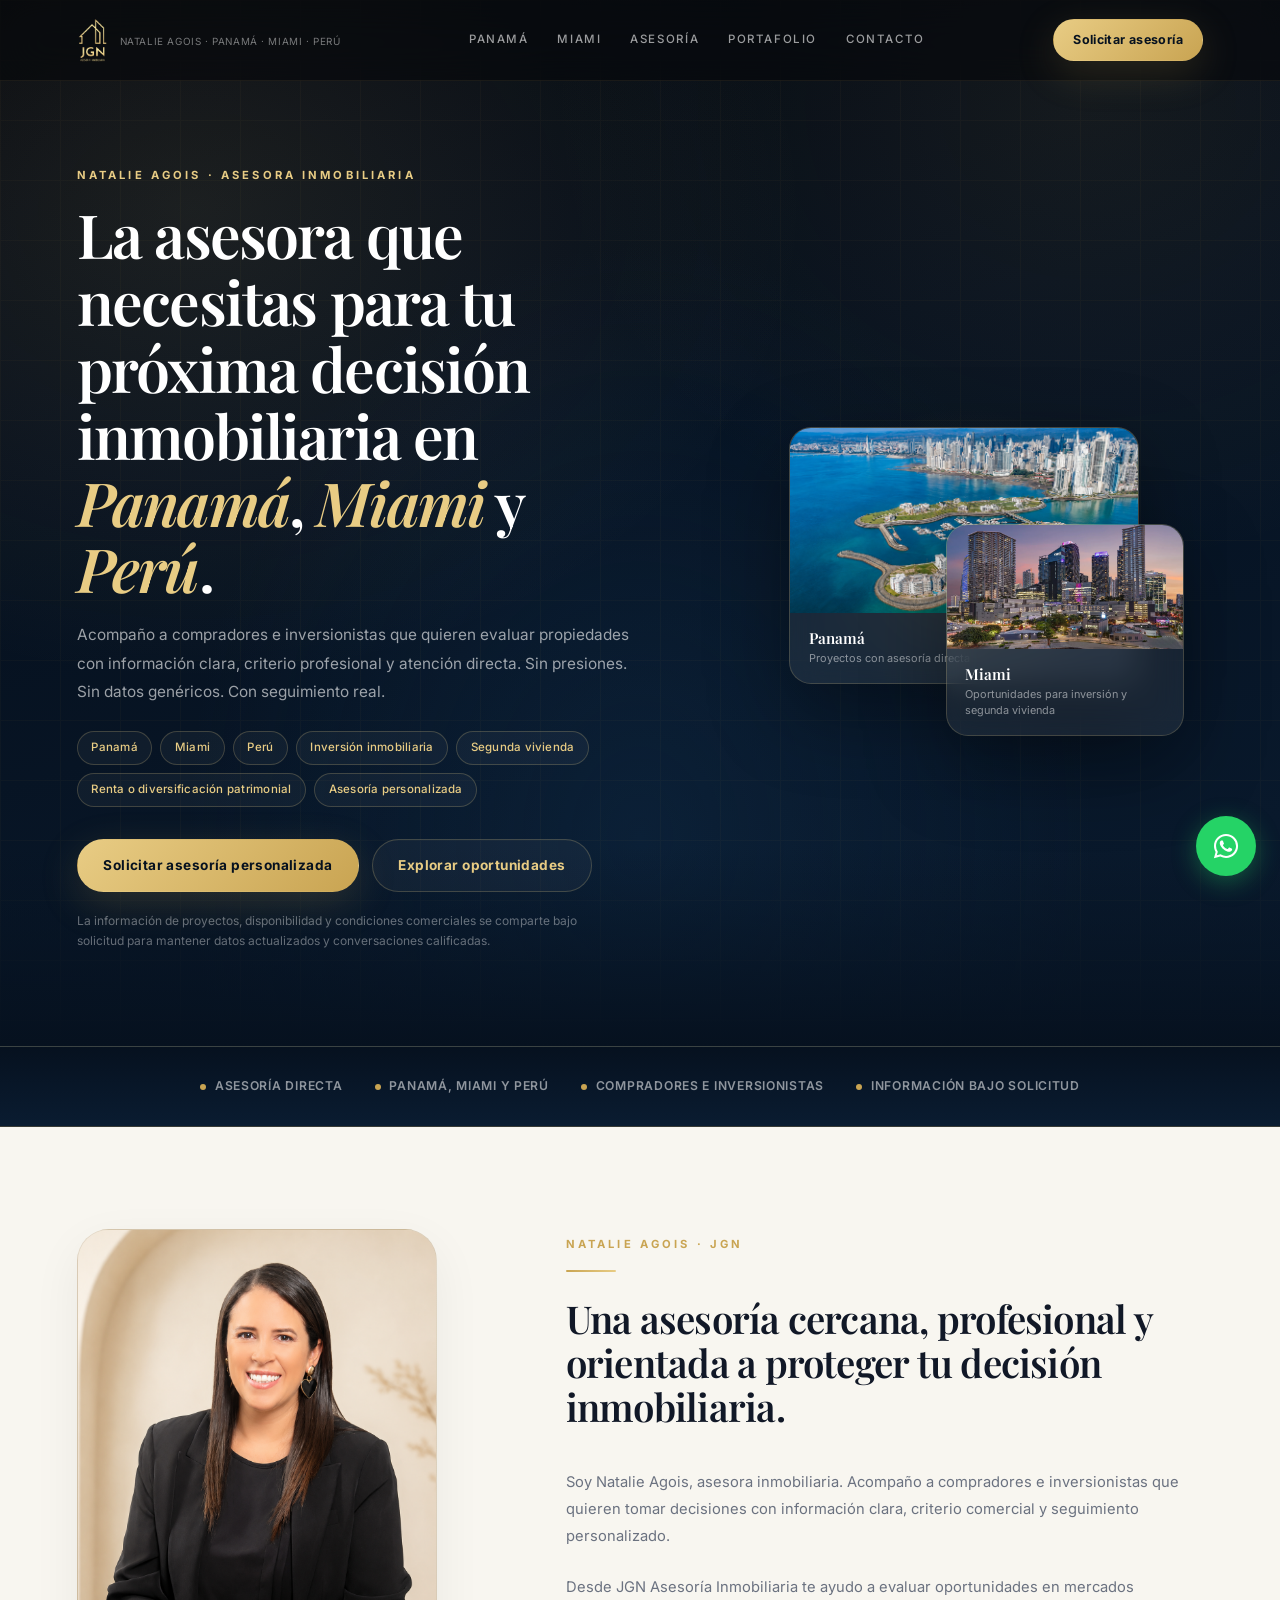
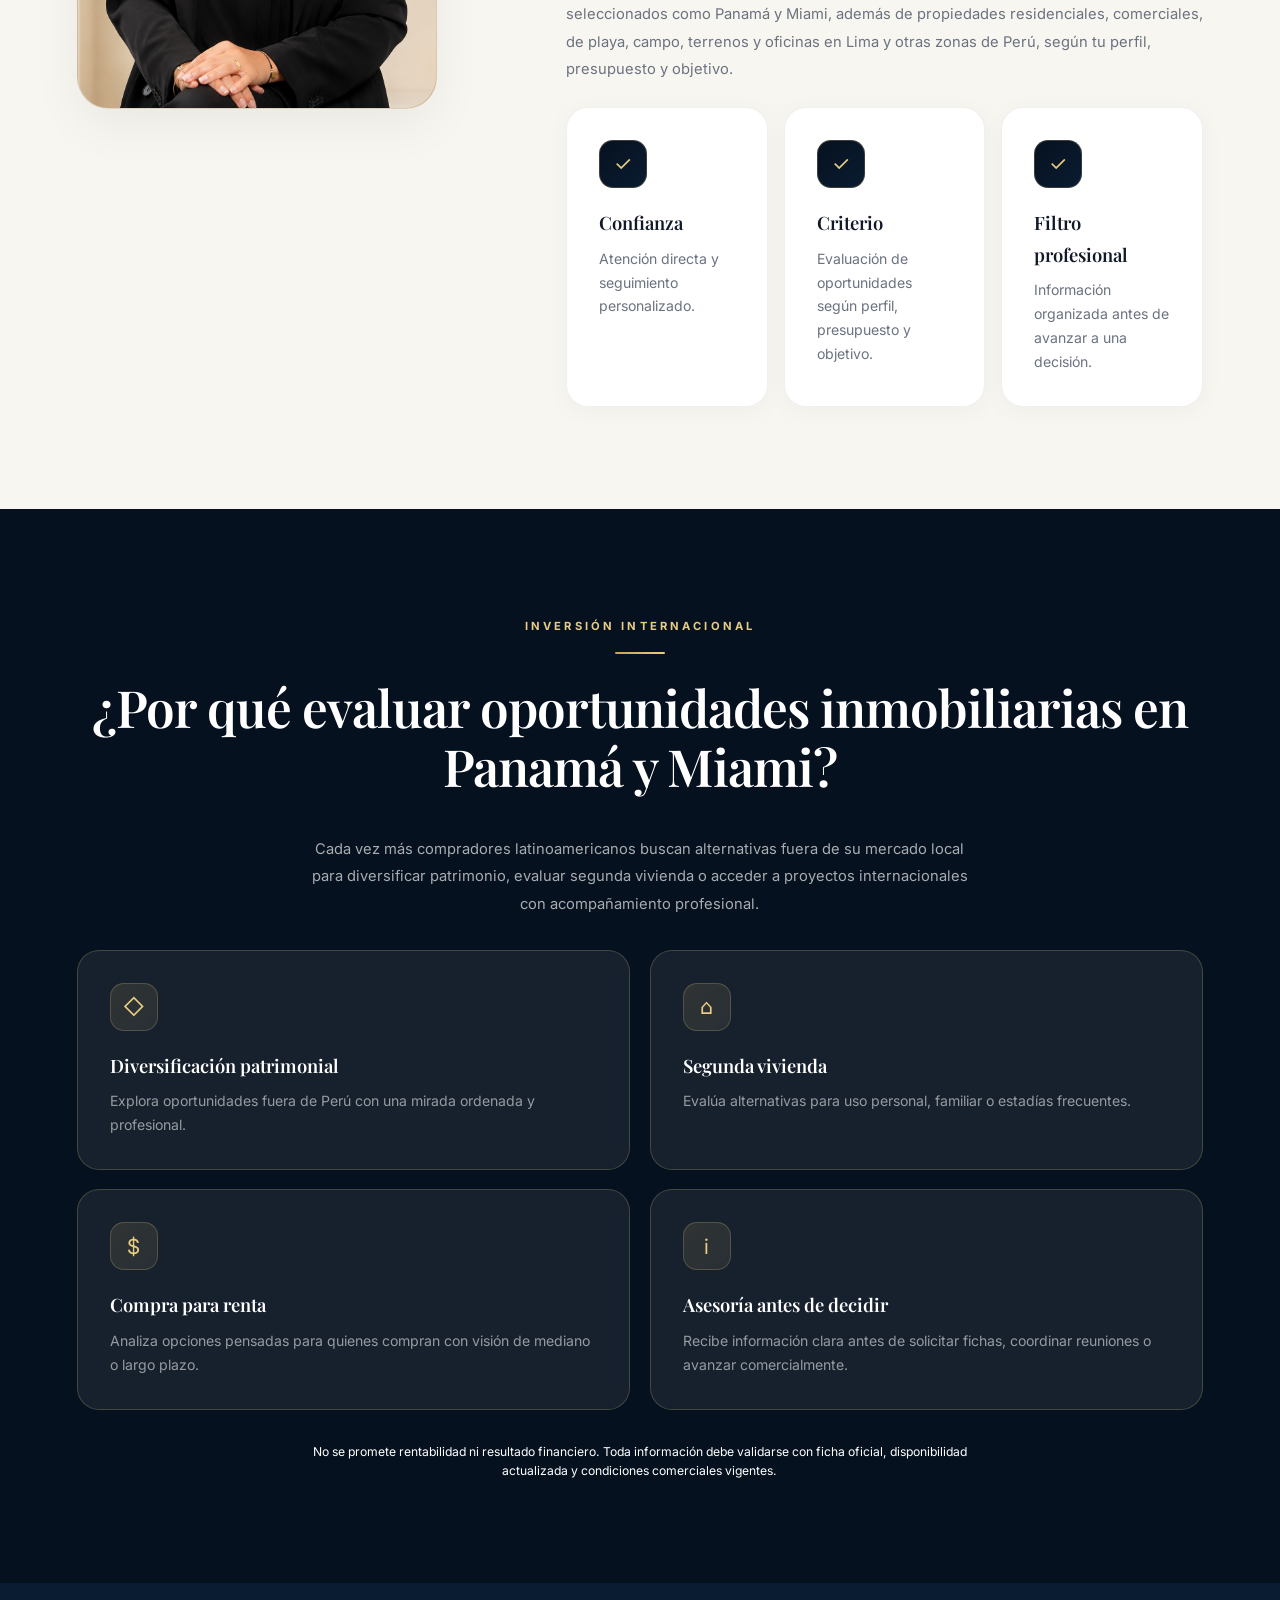
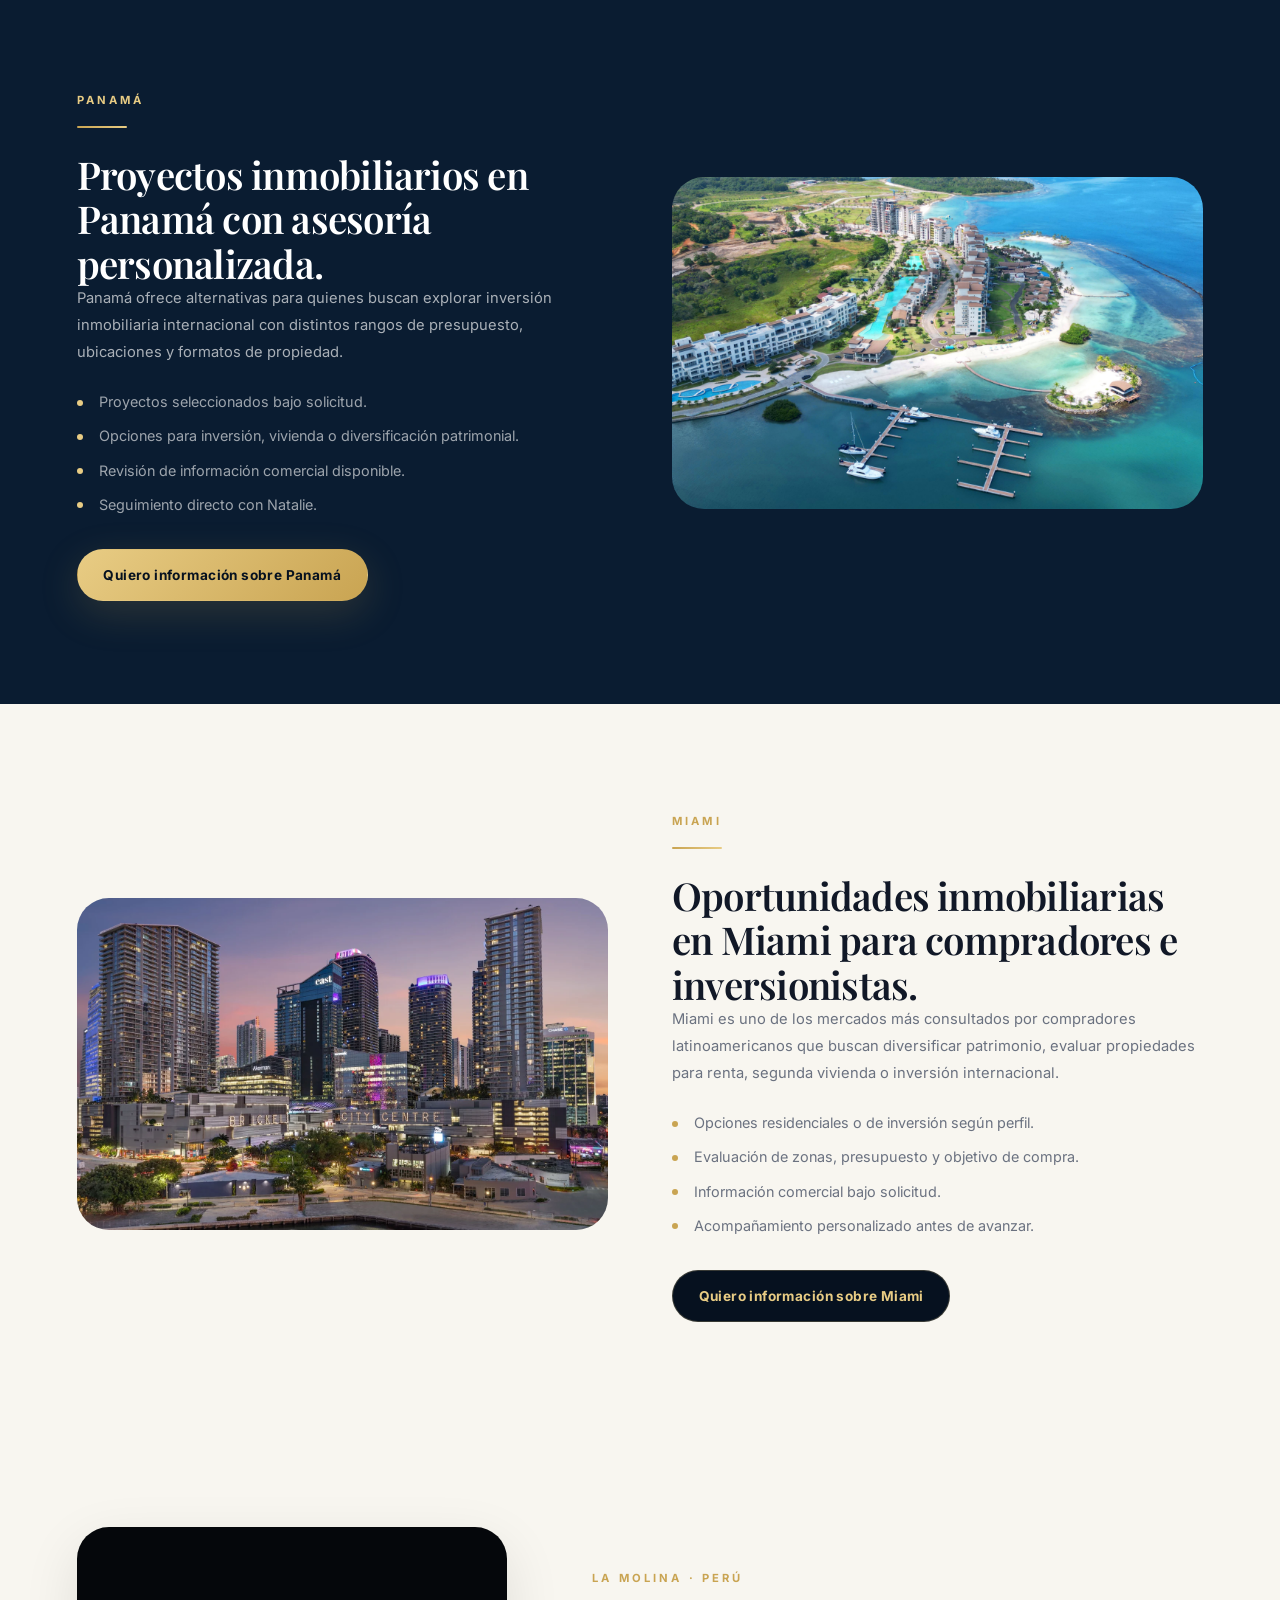
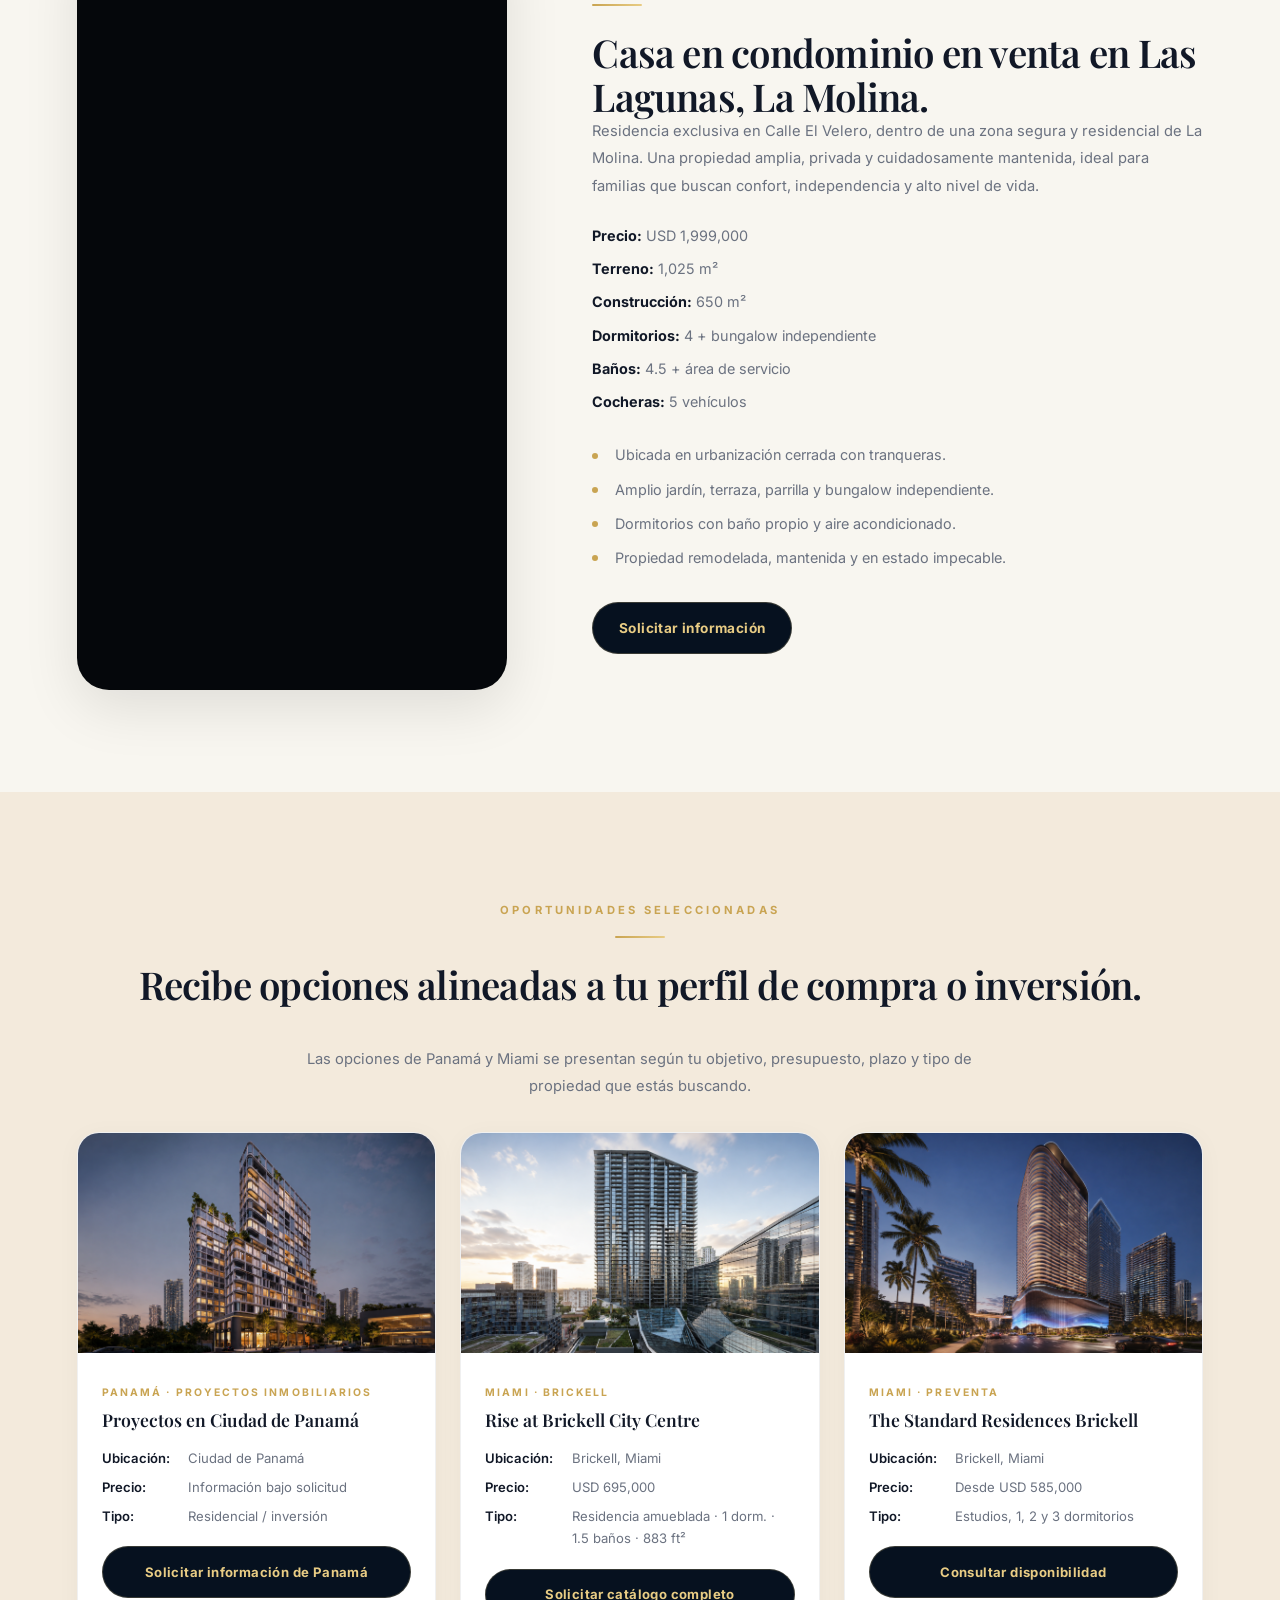
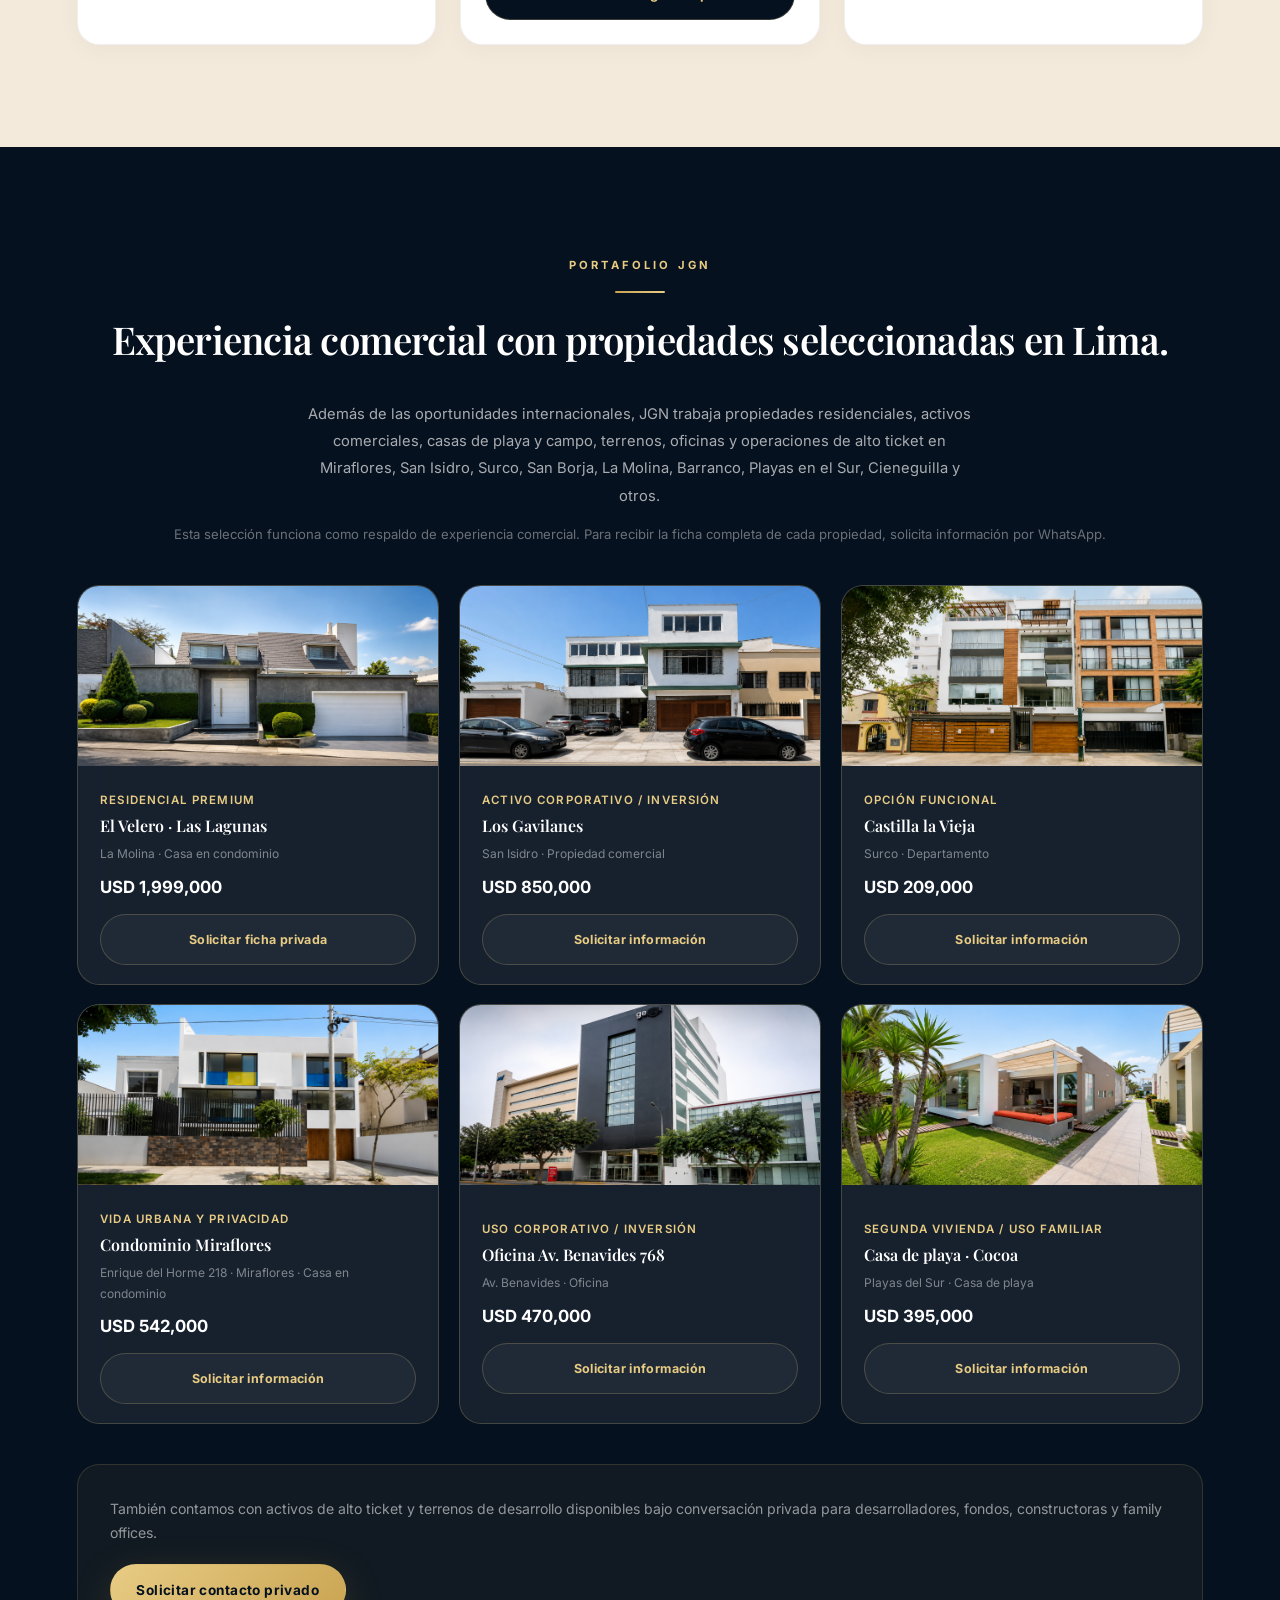
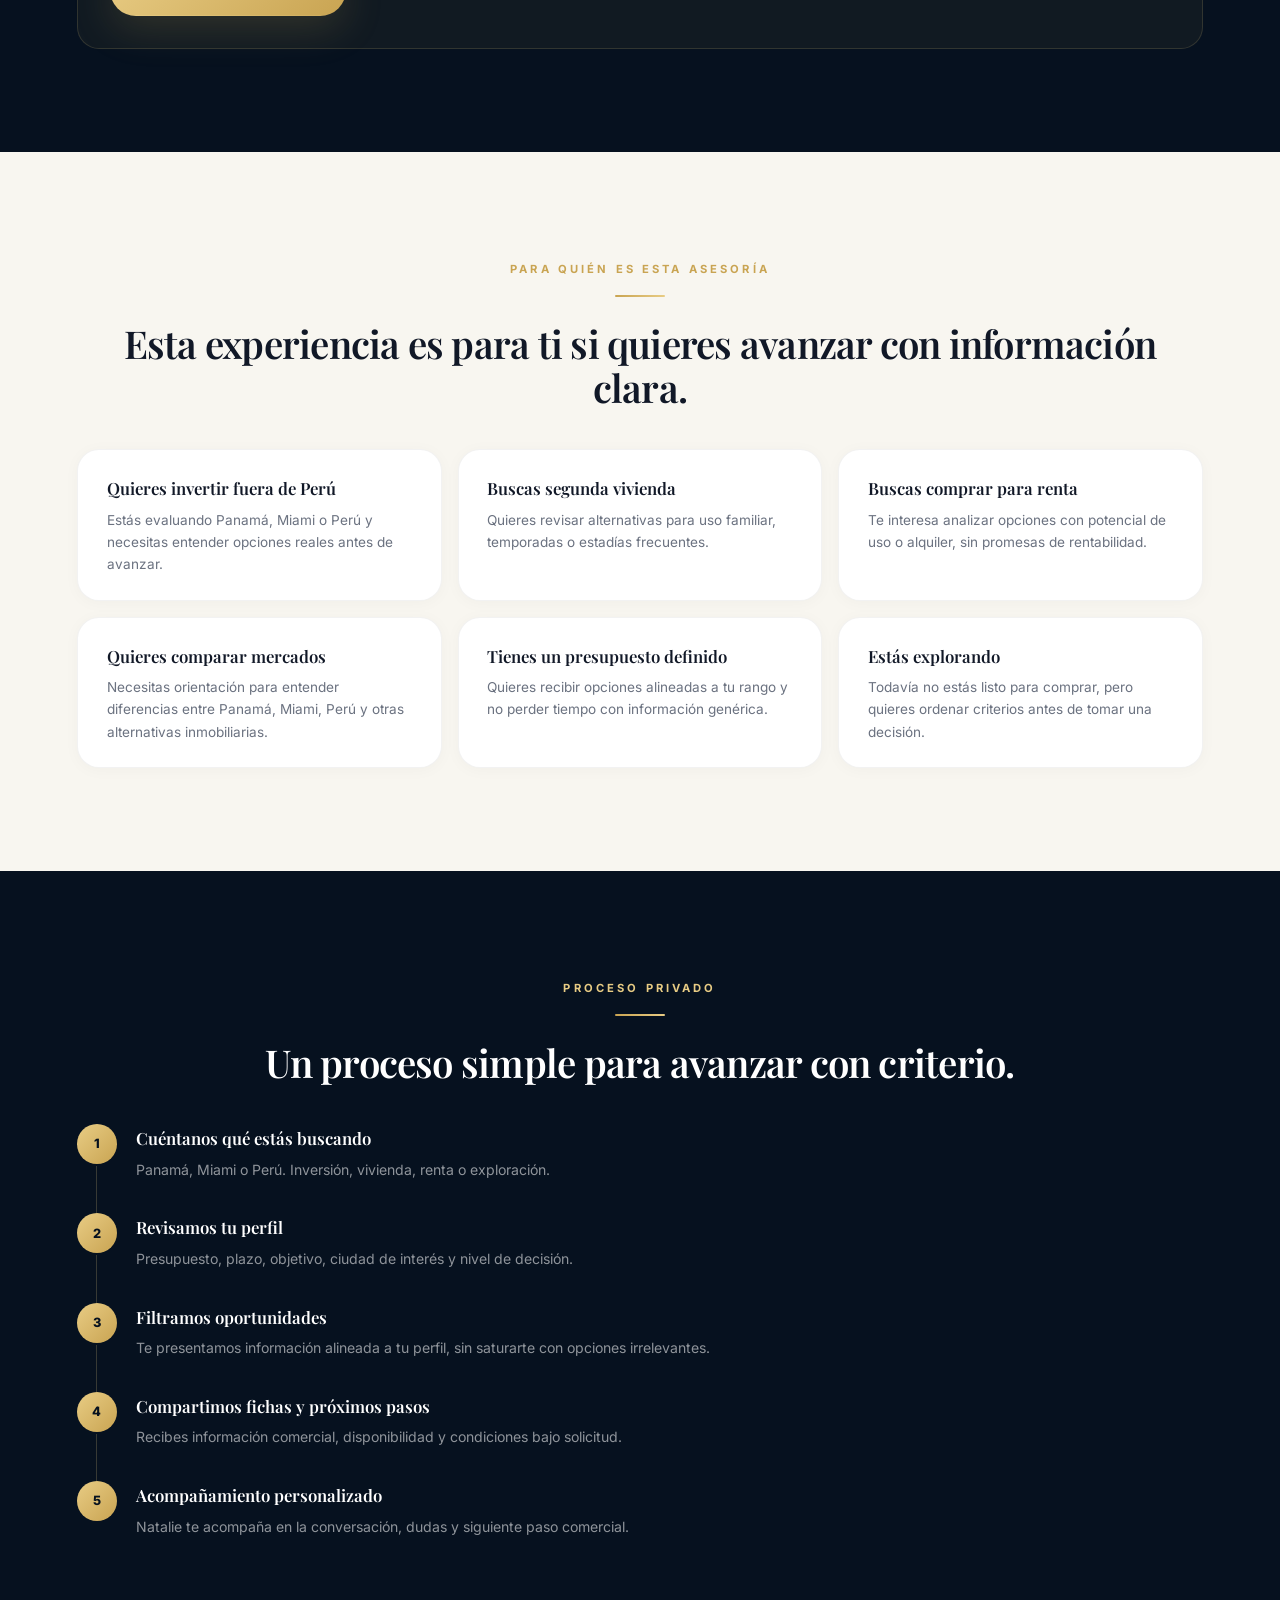
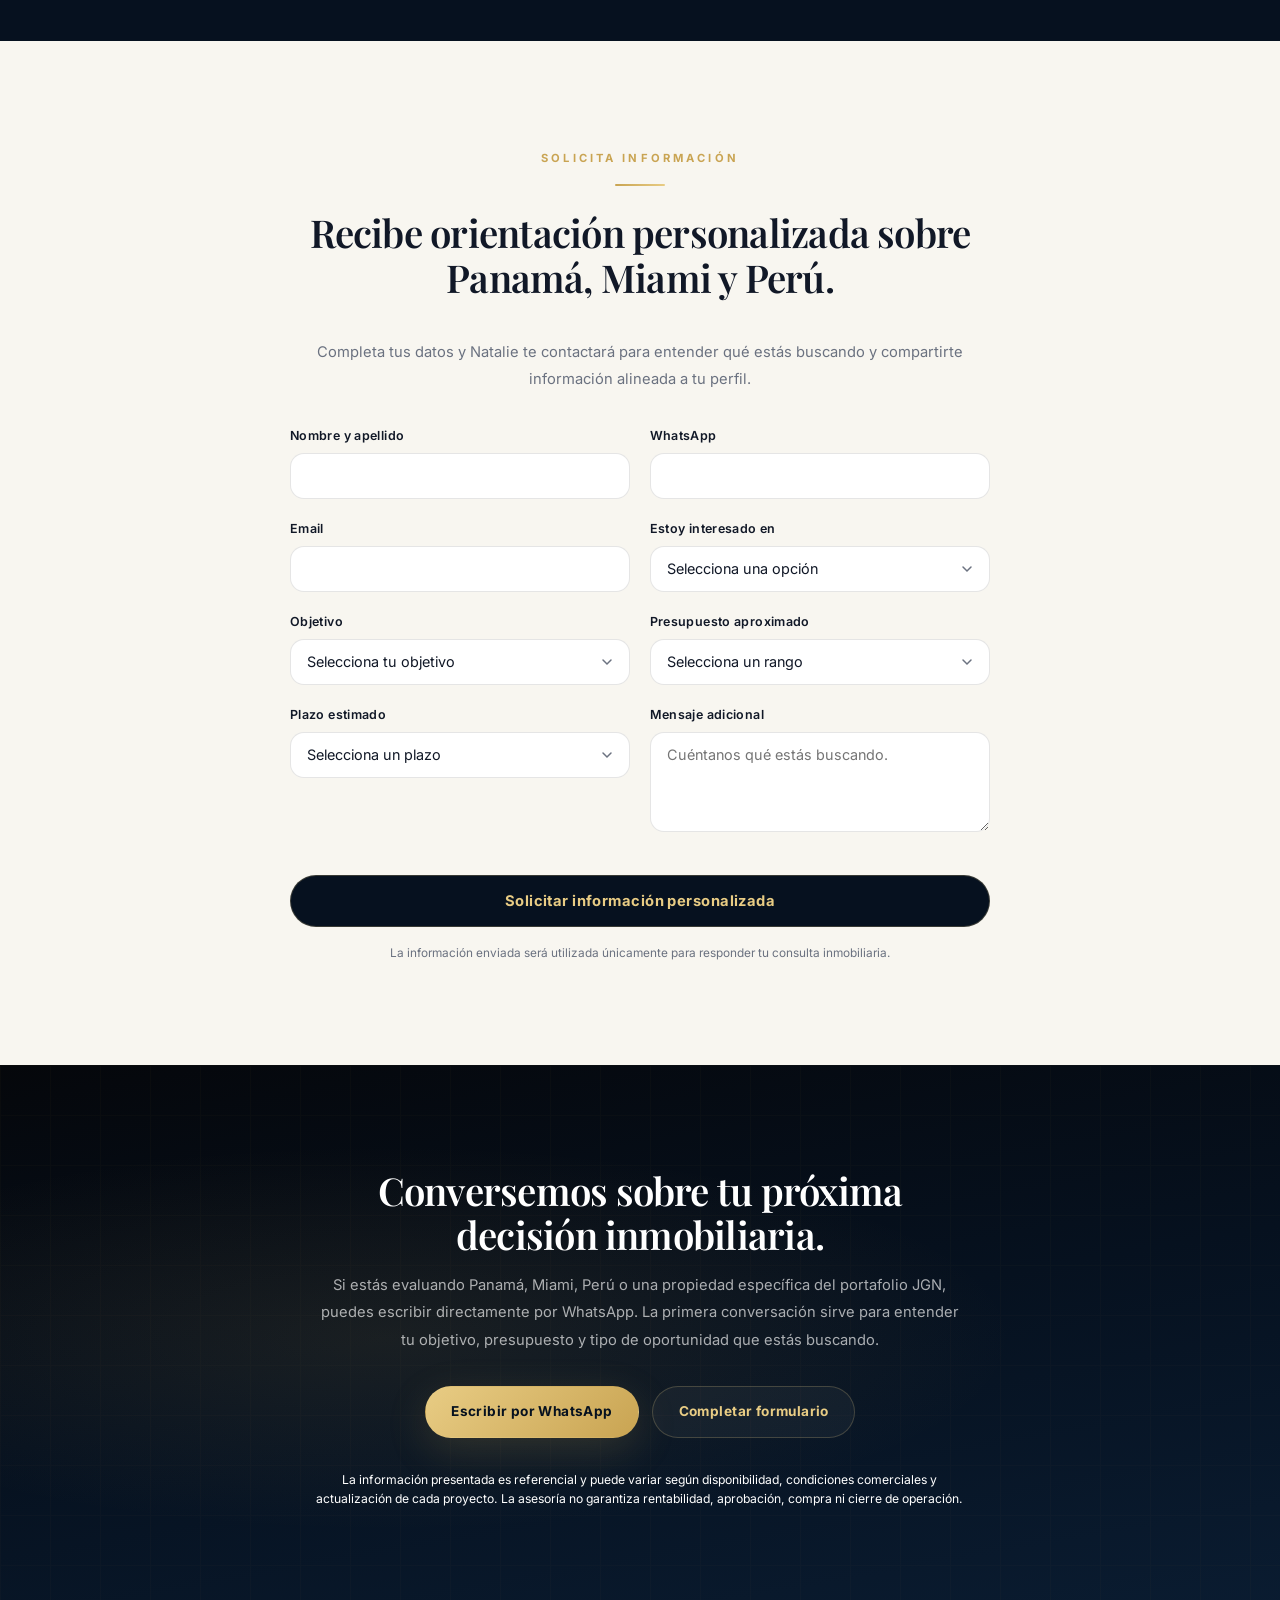
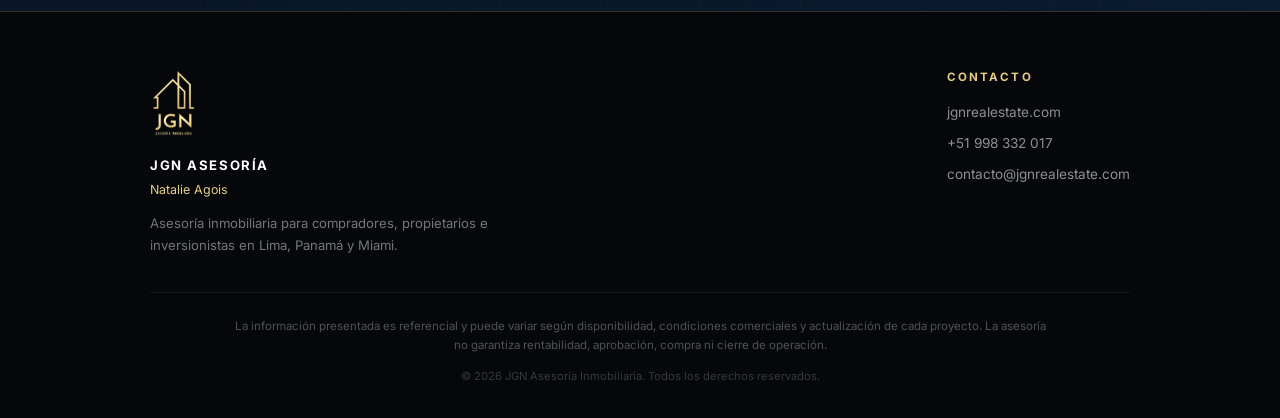
==== commit 2a672522: "Update index.html" ====
--- a/index.html
+++ b/index.html
@@ -1468,7 +1468,7 @@
 
           <div class="feature-video-wrap reveal">
             <div class="feature-video-inner">
-              <iframe src="https://vimeo.com" width="100%" height="100%" frameborder="0" allow="autoplay; fullscreen" allowfullscreen></iframe>
+              <iframe src="https://vimeo.com/1198584437?fl=tl&fe=ec" width="100%" height="100%" frameborder="0" allow="autoplay; fullscreen" allowfullscreen></iframe>
             </div>
           </div>
 
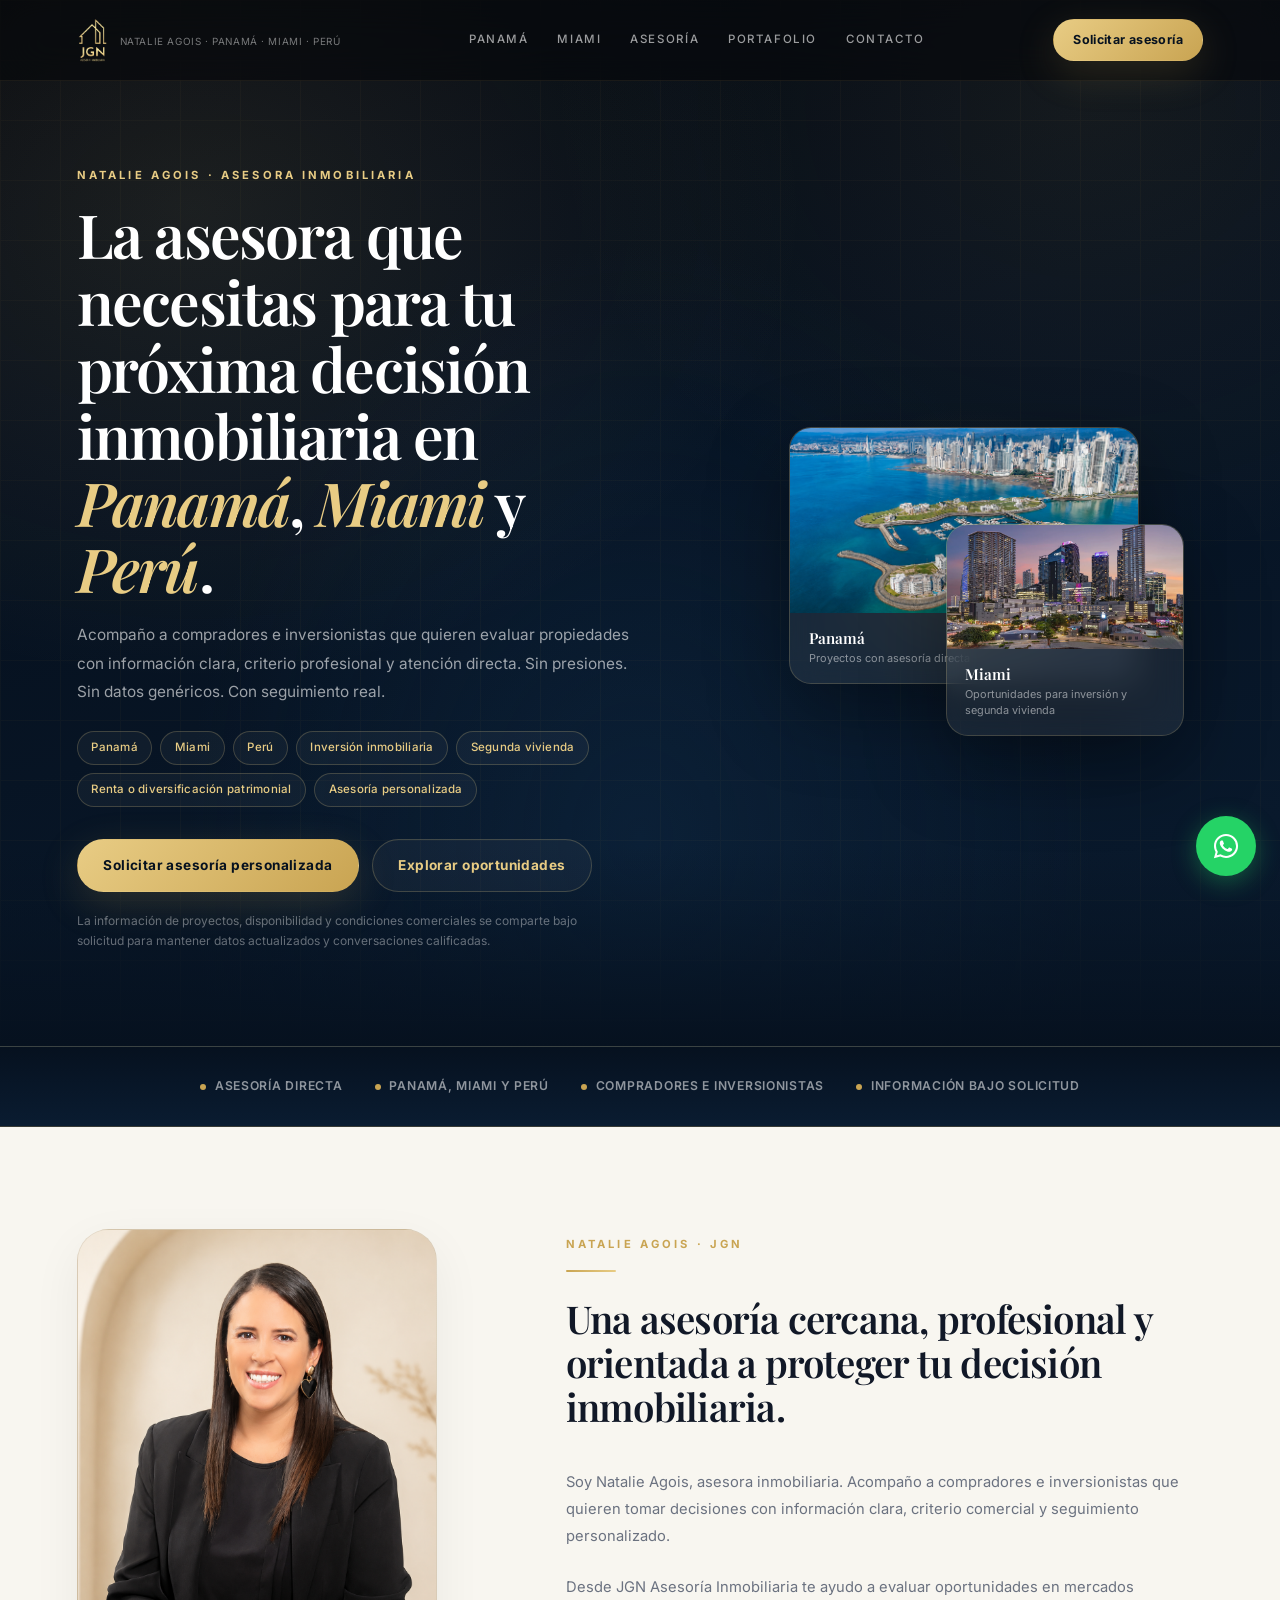
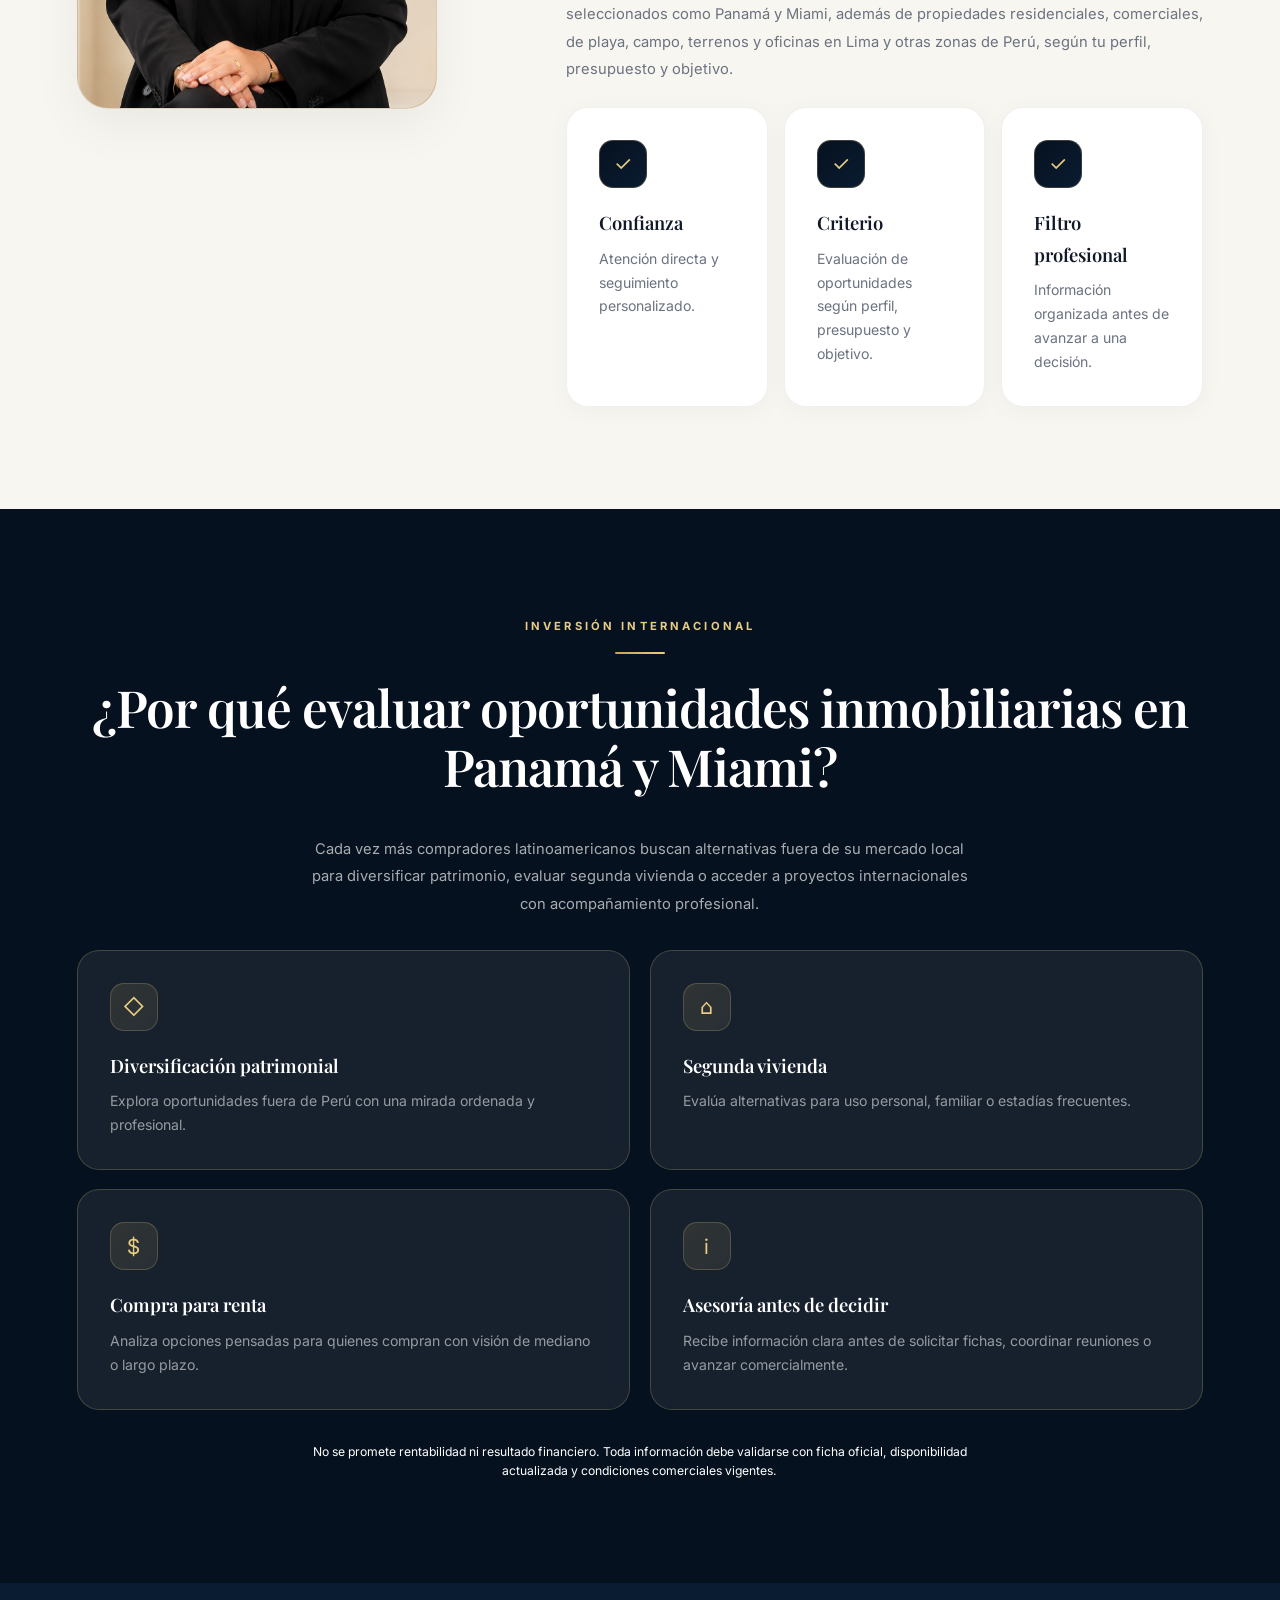
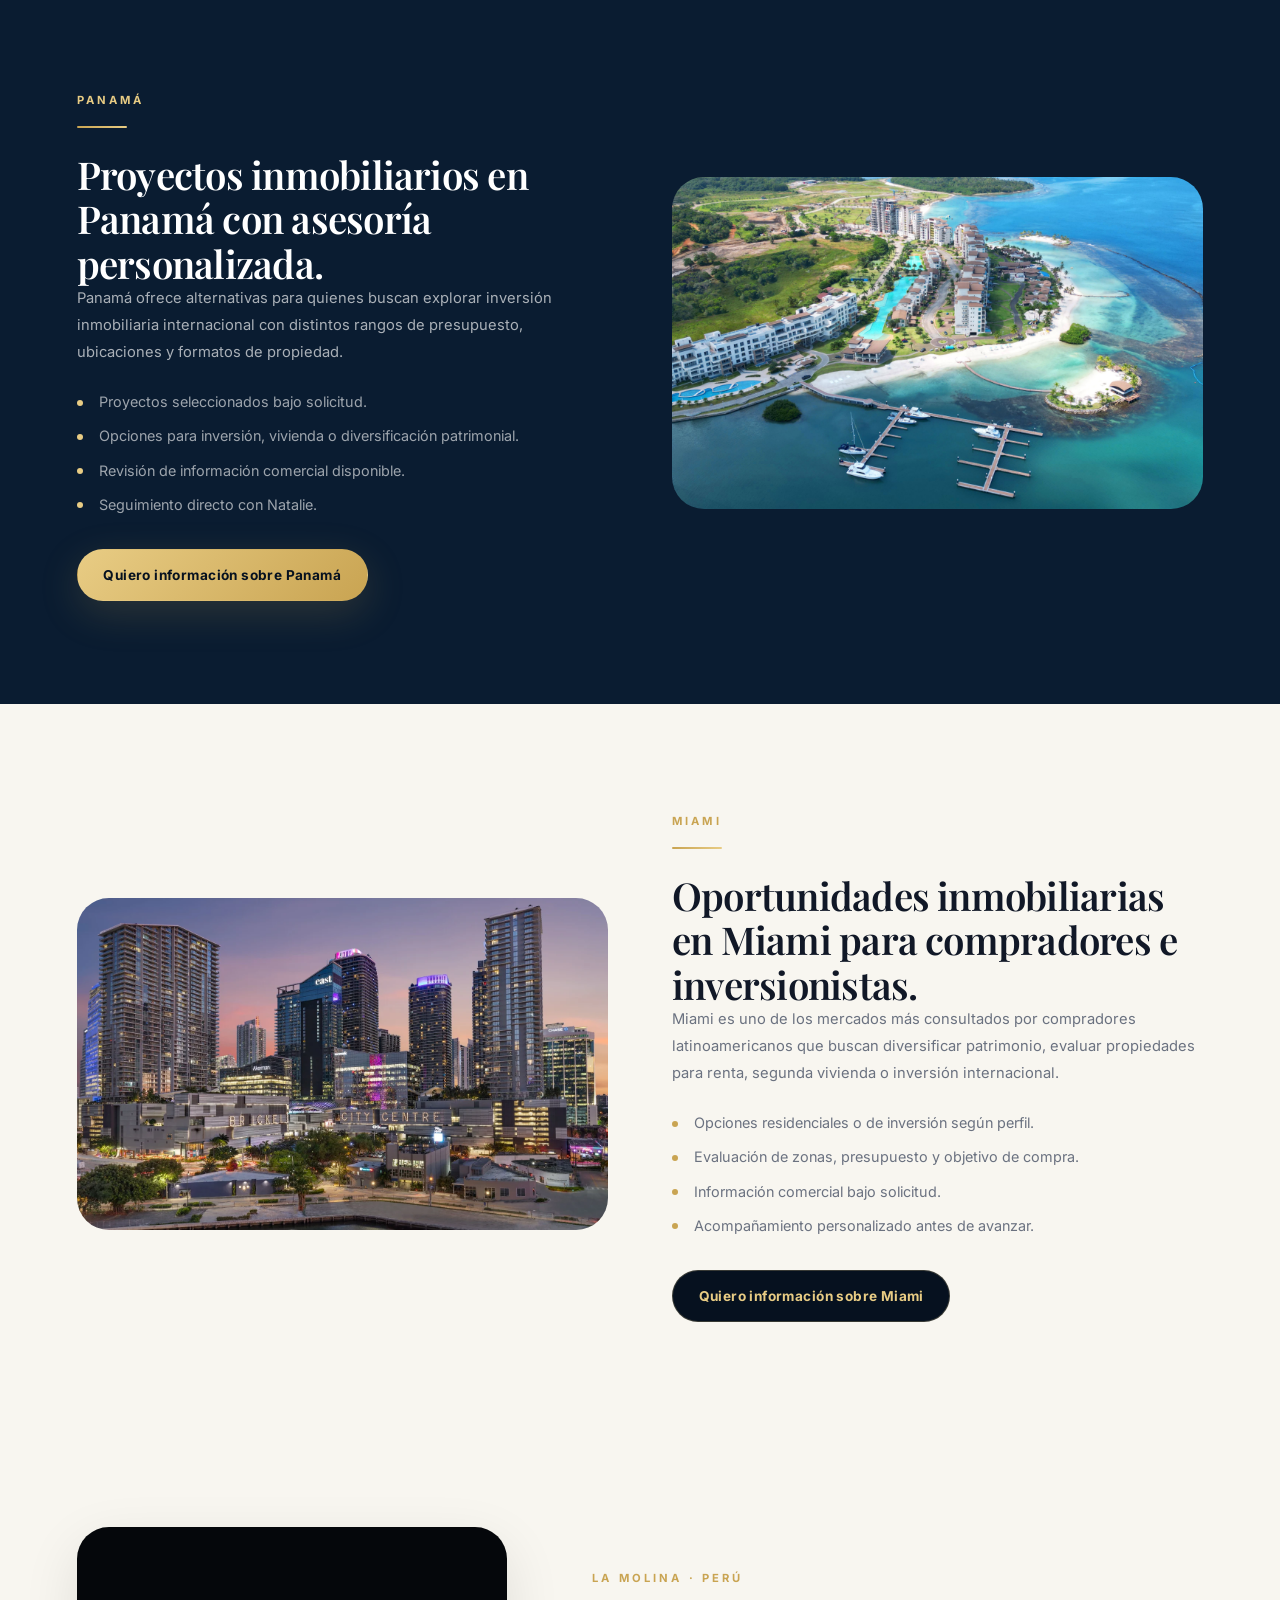
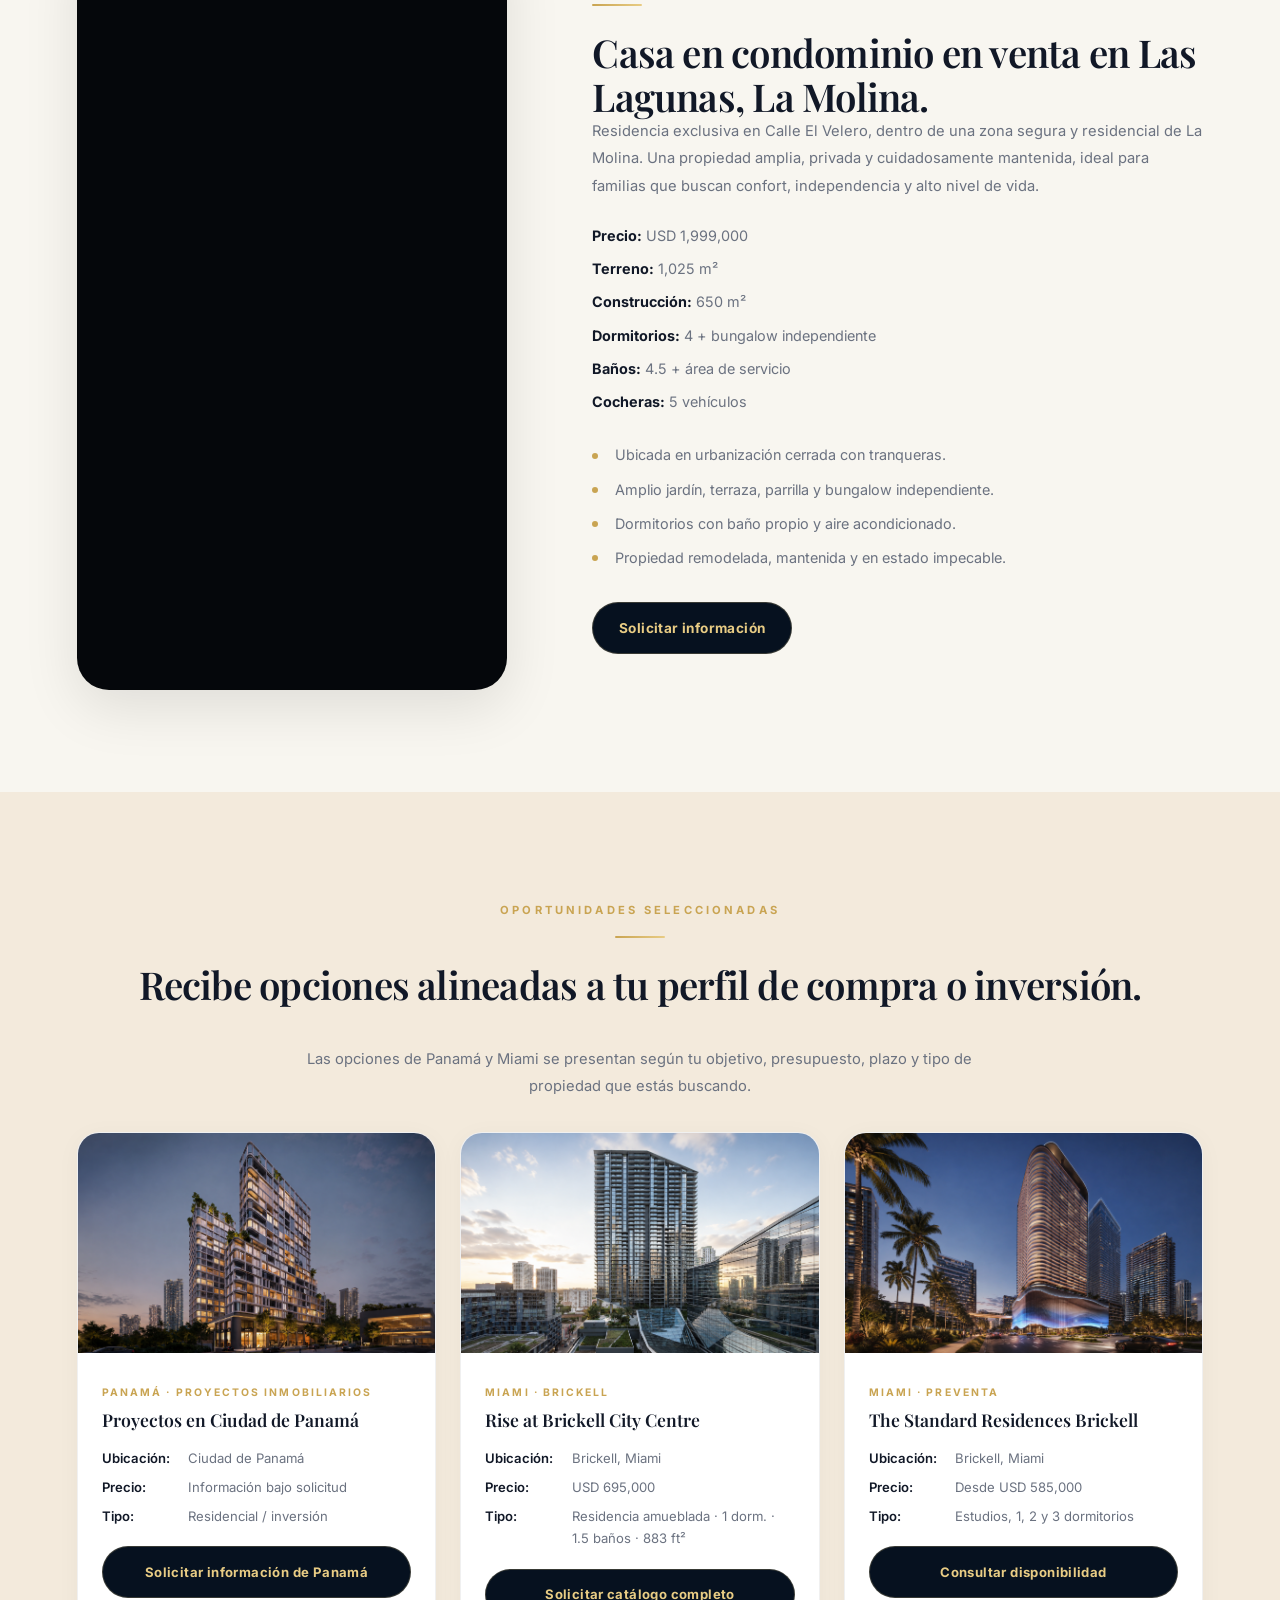
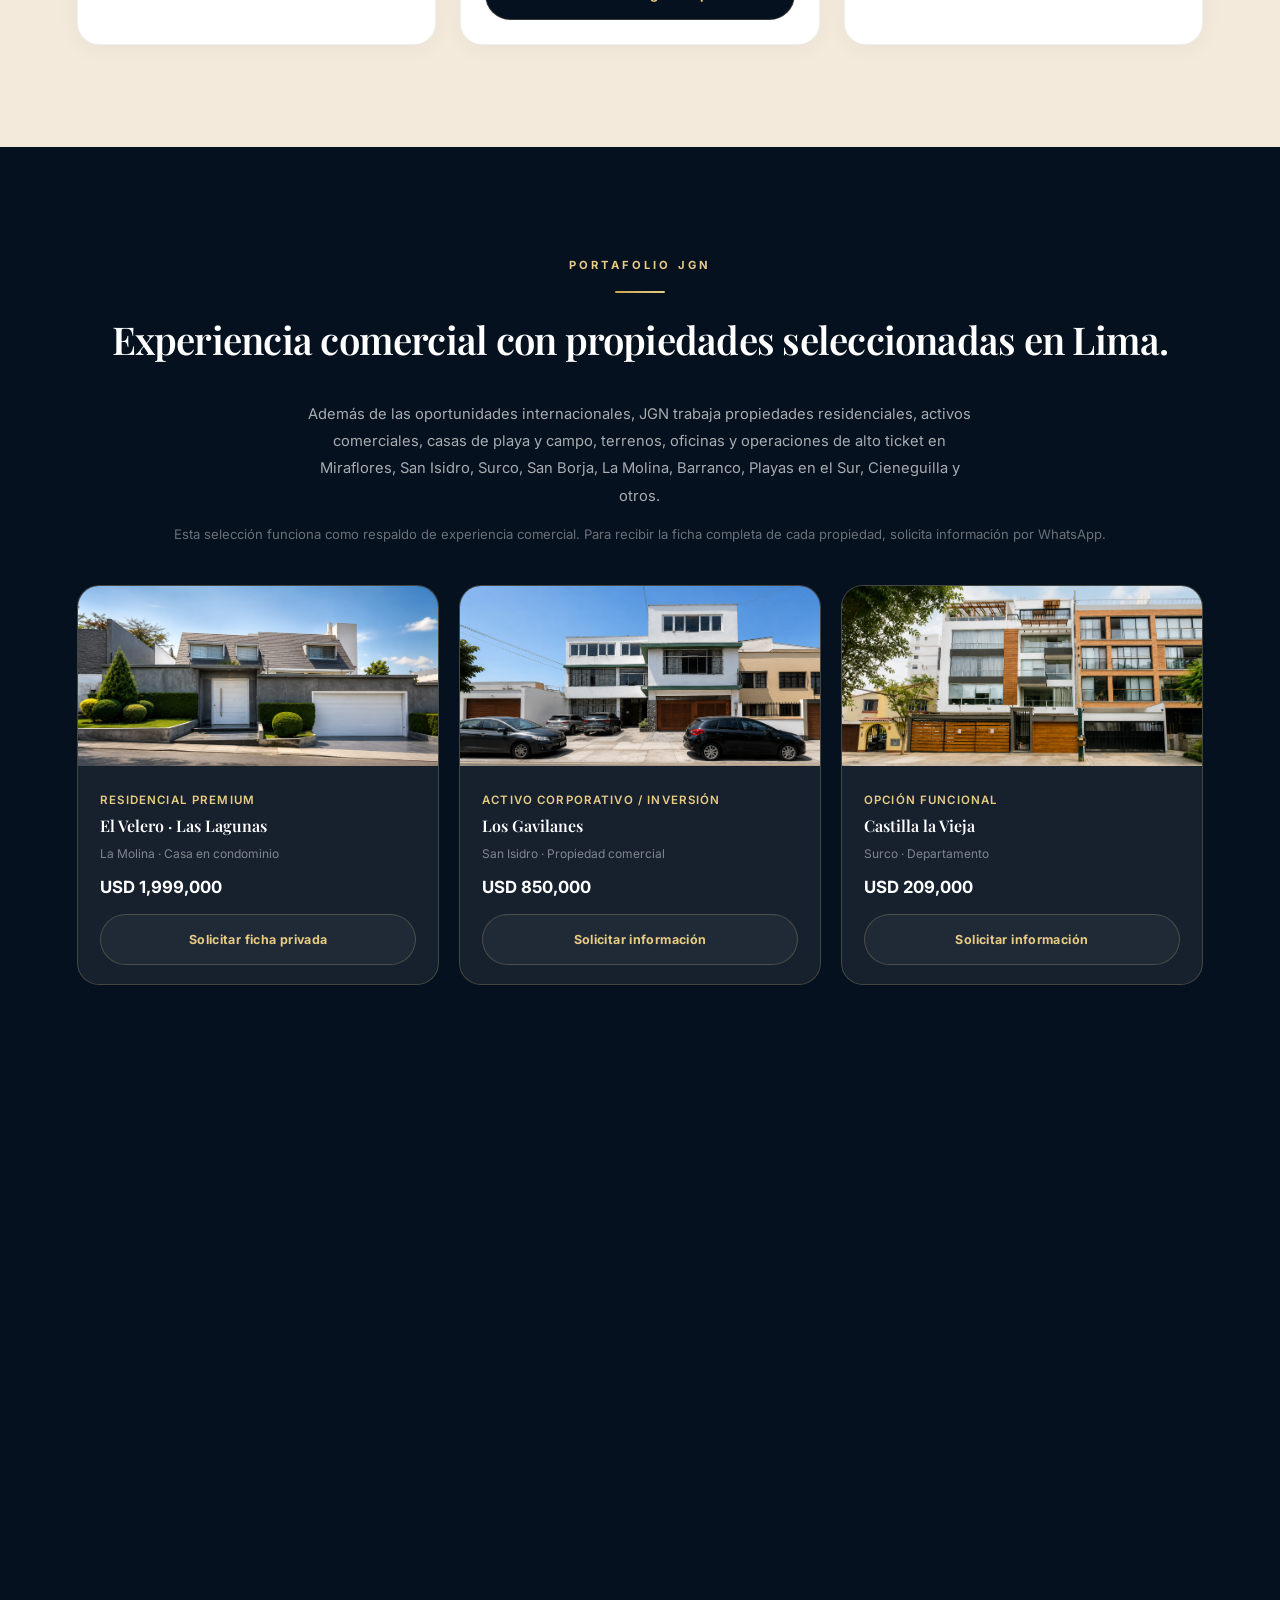
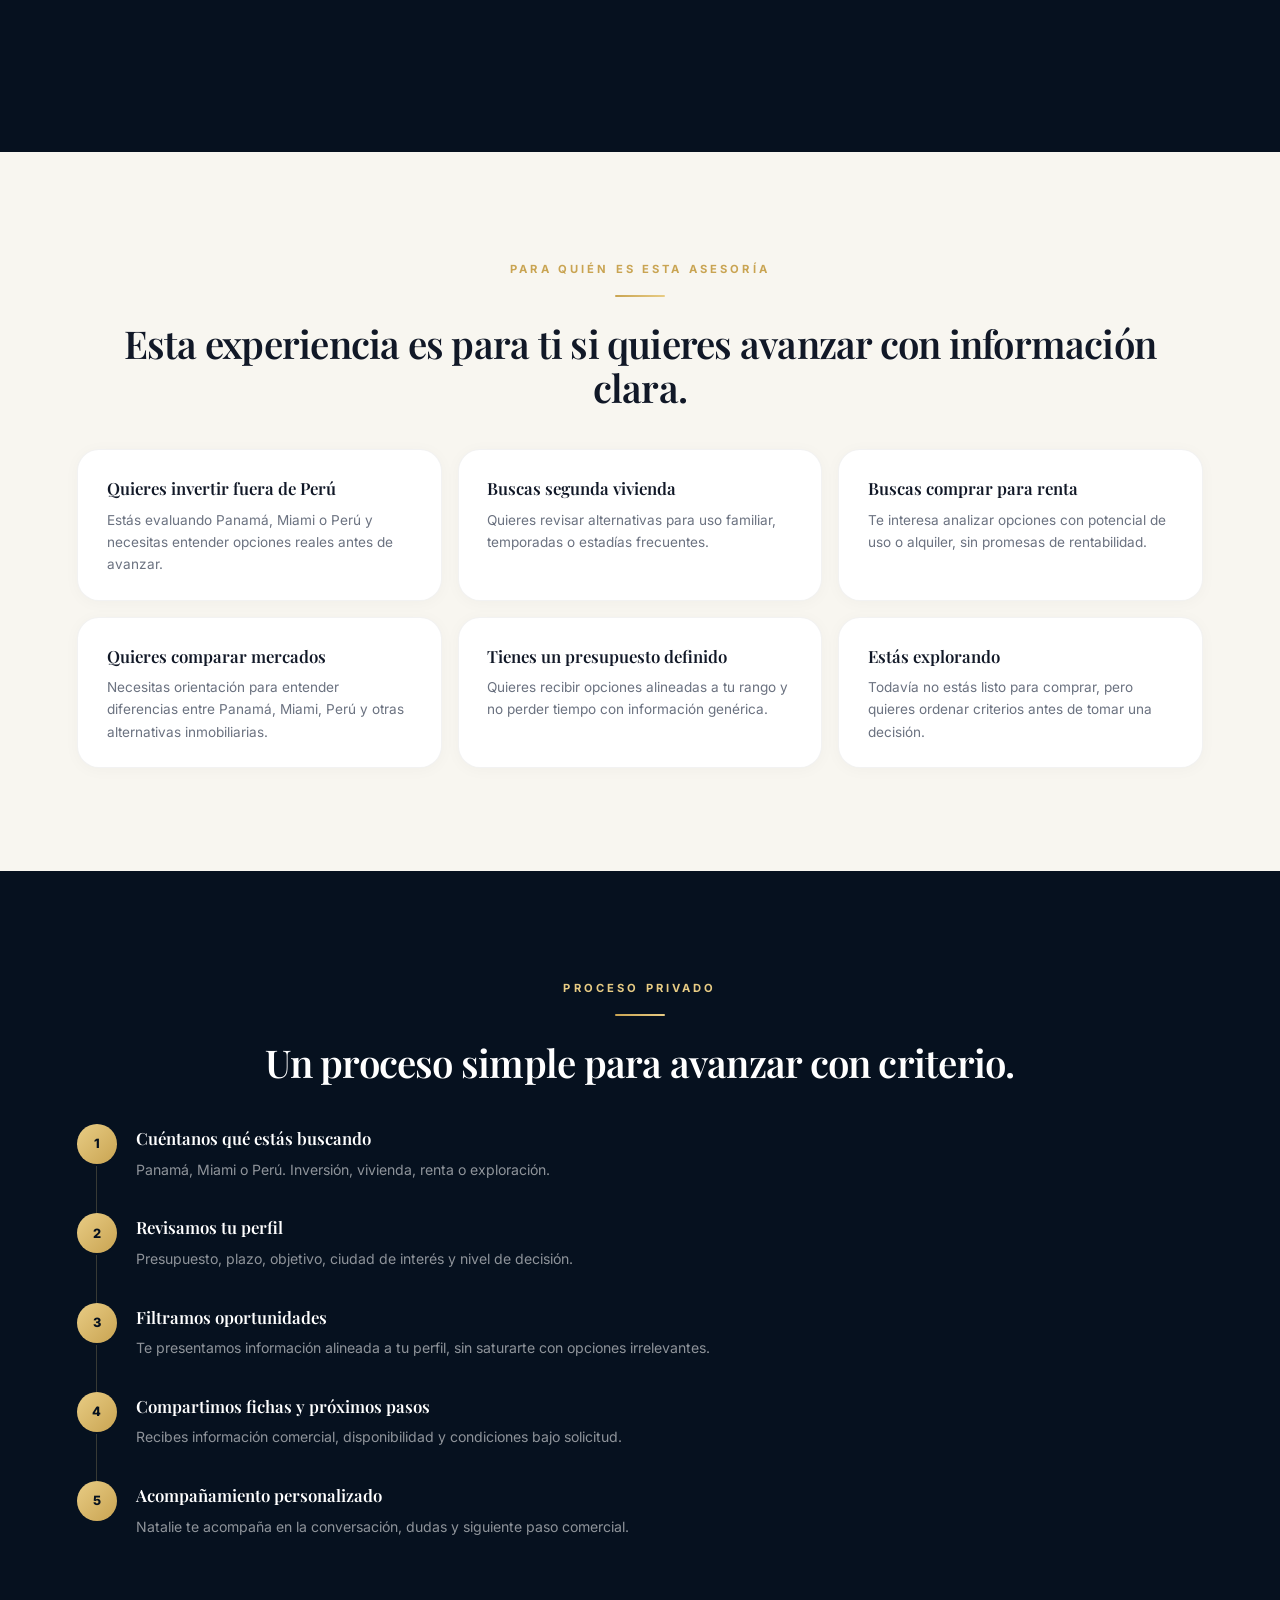
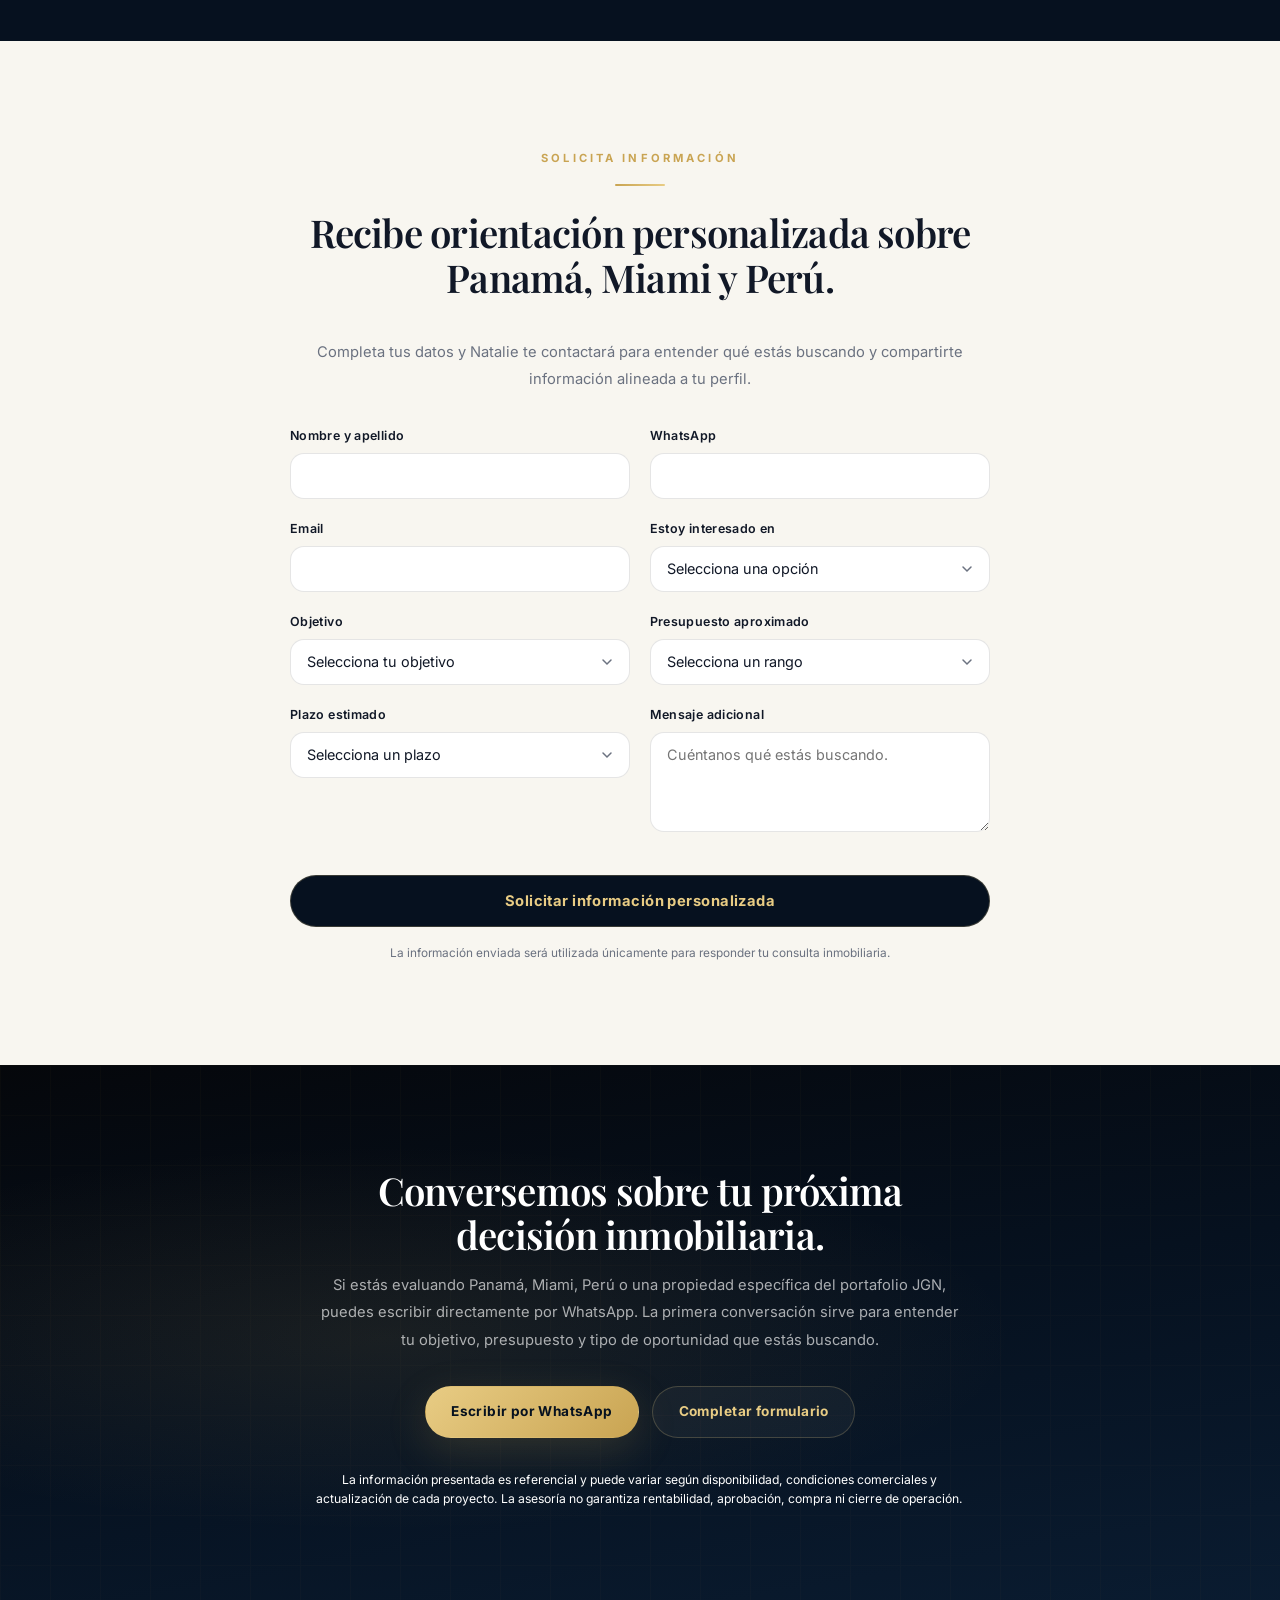
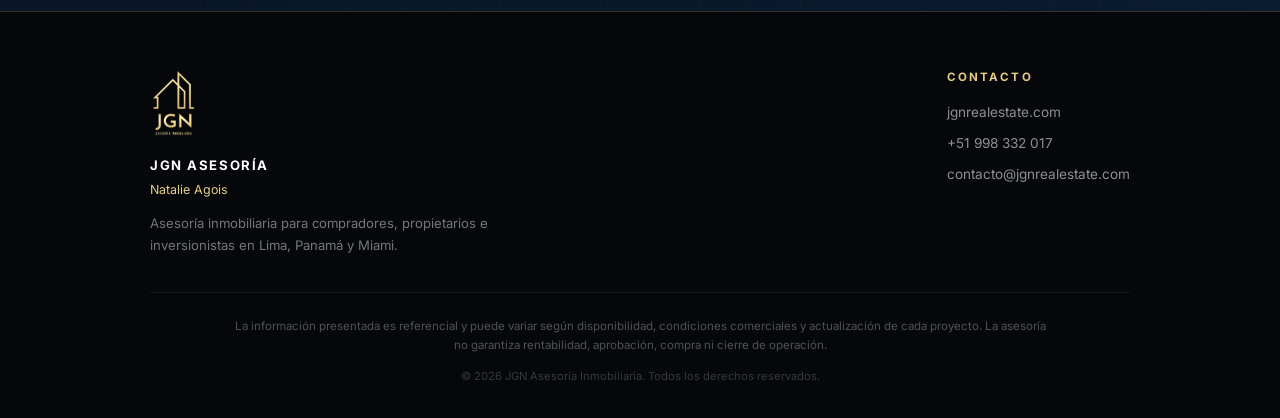
==== commit d92e53b5: "Update index.html" ====
--- a/index.html
+++ b/index.html
@@ -1468,7 +1468,7 @@
 
           <div class="feature-video-wrap reveal">
             <div class="feature-video-inner">
-              <iframe src="https://vimeo.com/1198584437?fl=tl&fe=ec" width="100%" height="100%" frameborder="0" allow="autoplay; fullscreen" allowfullscreen></iframe>
+              <iframe src="https://vimeo.com/1198584437?fl=tl&fe=ec" width="100%" height="100%" frameborder="0" fullscreen" allowfullscreen></iframe>
             </div>
           </div>
 
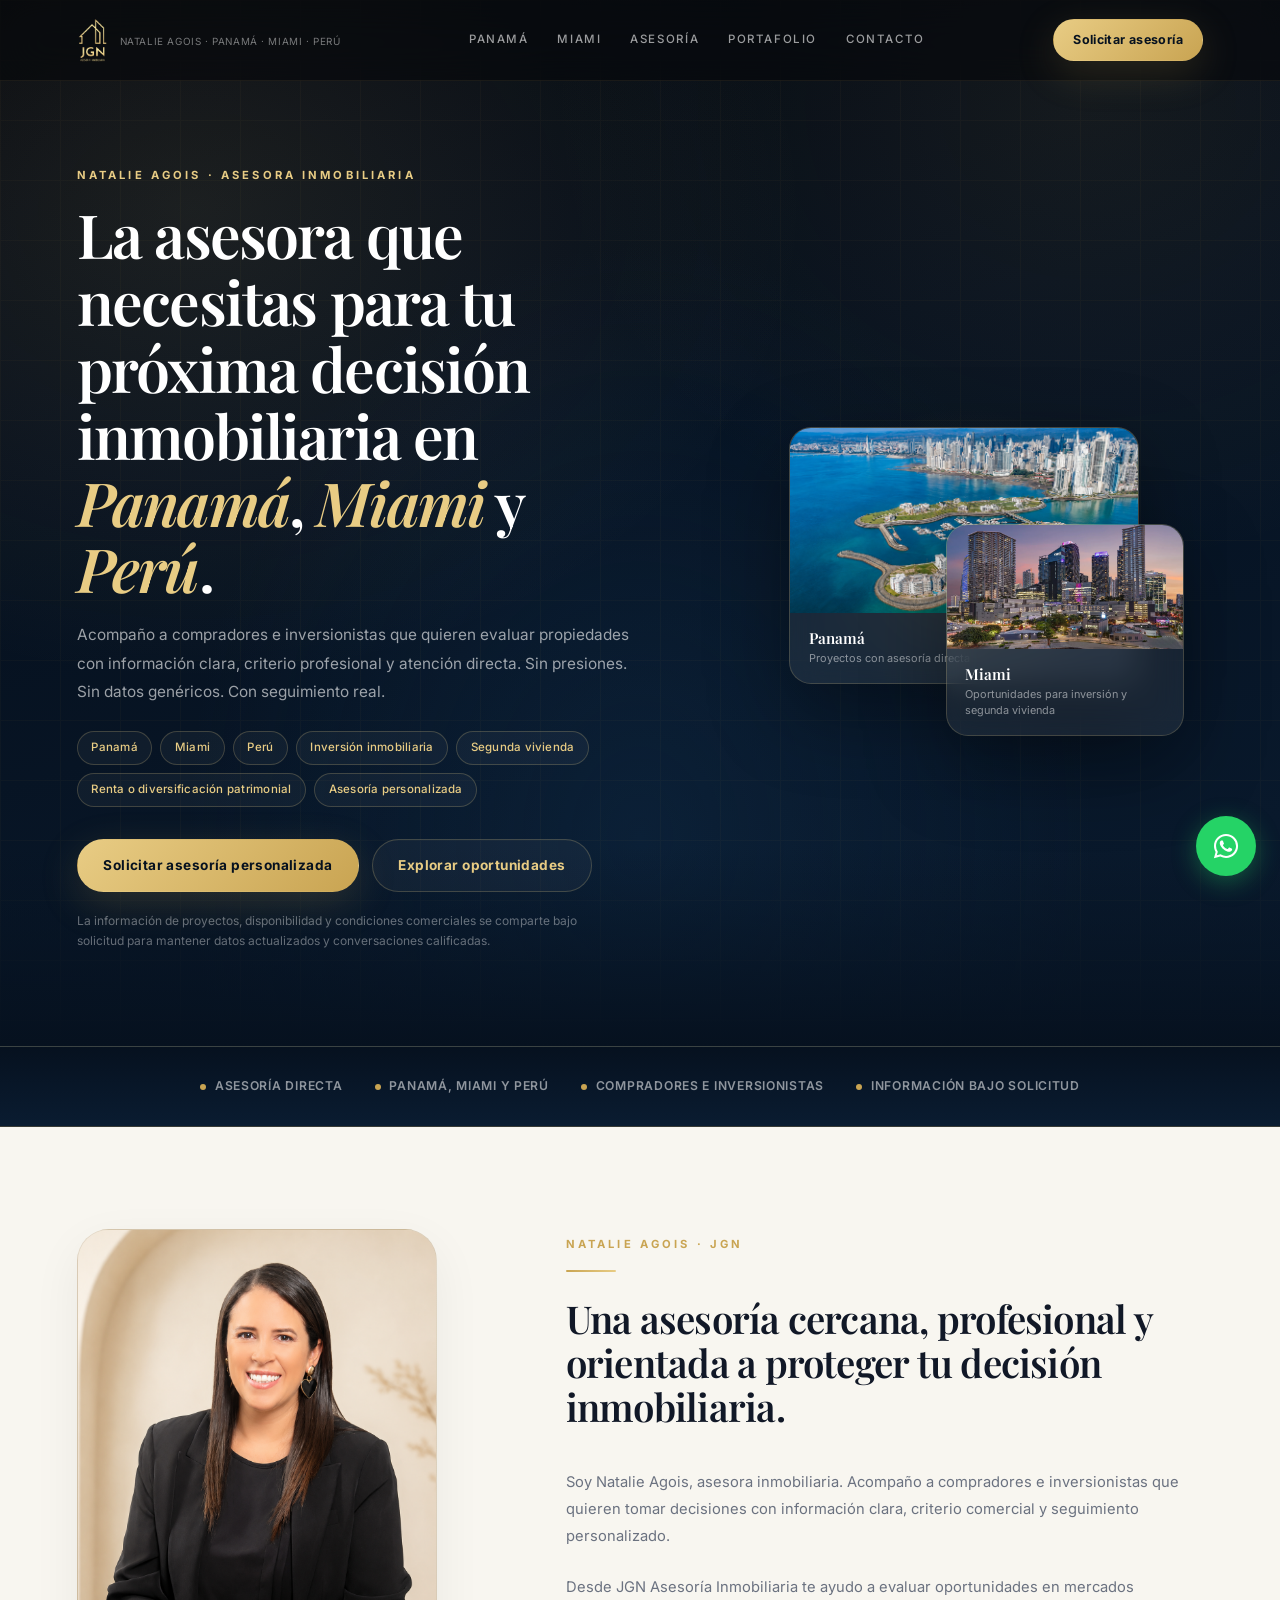
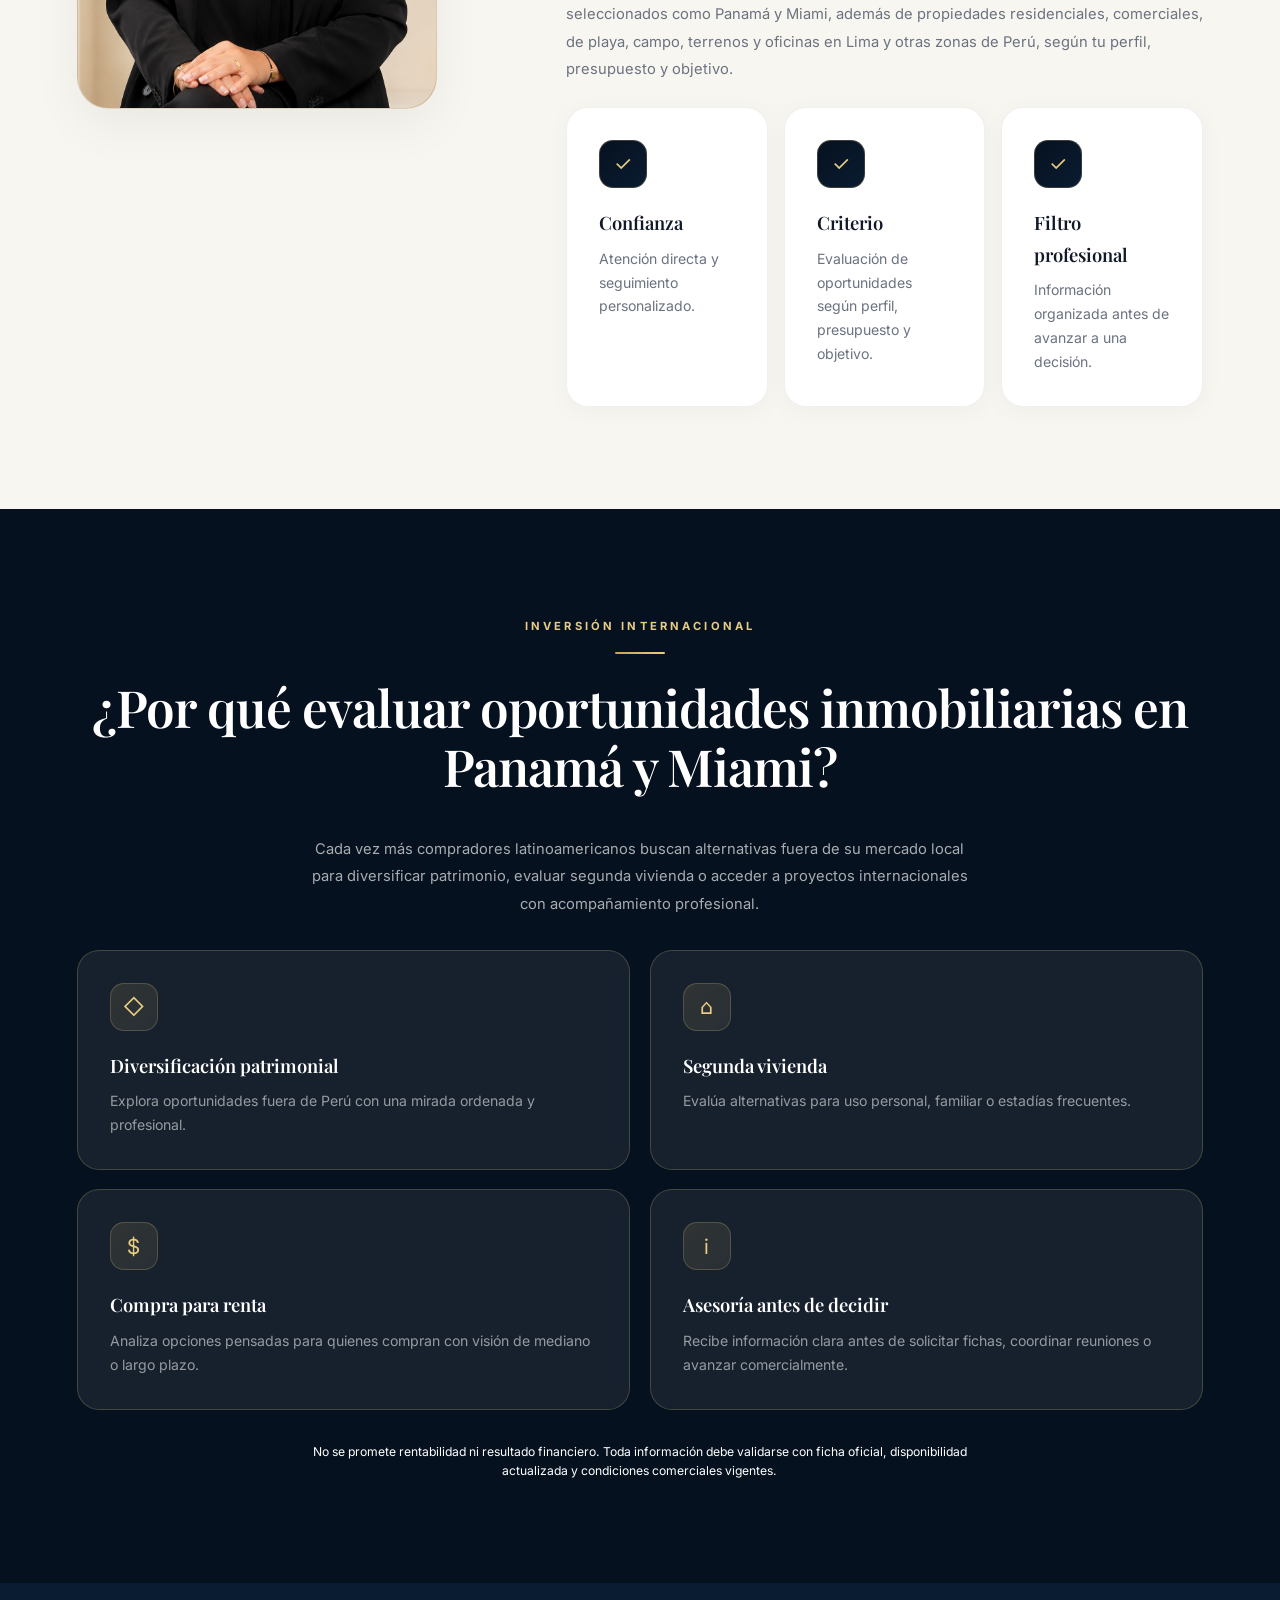
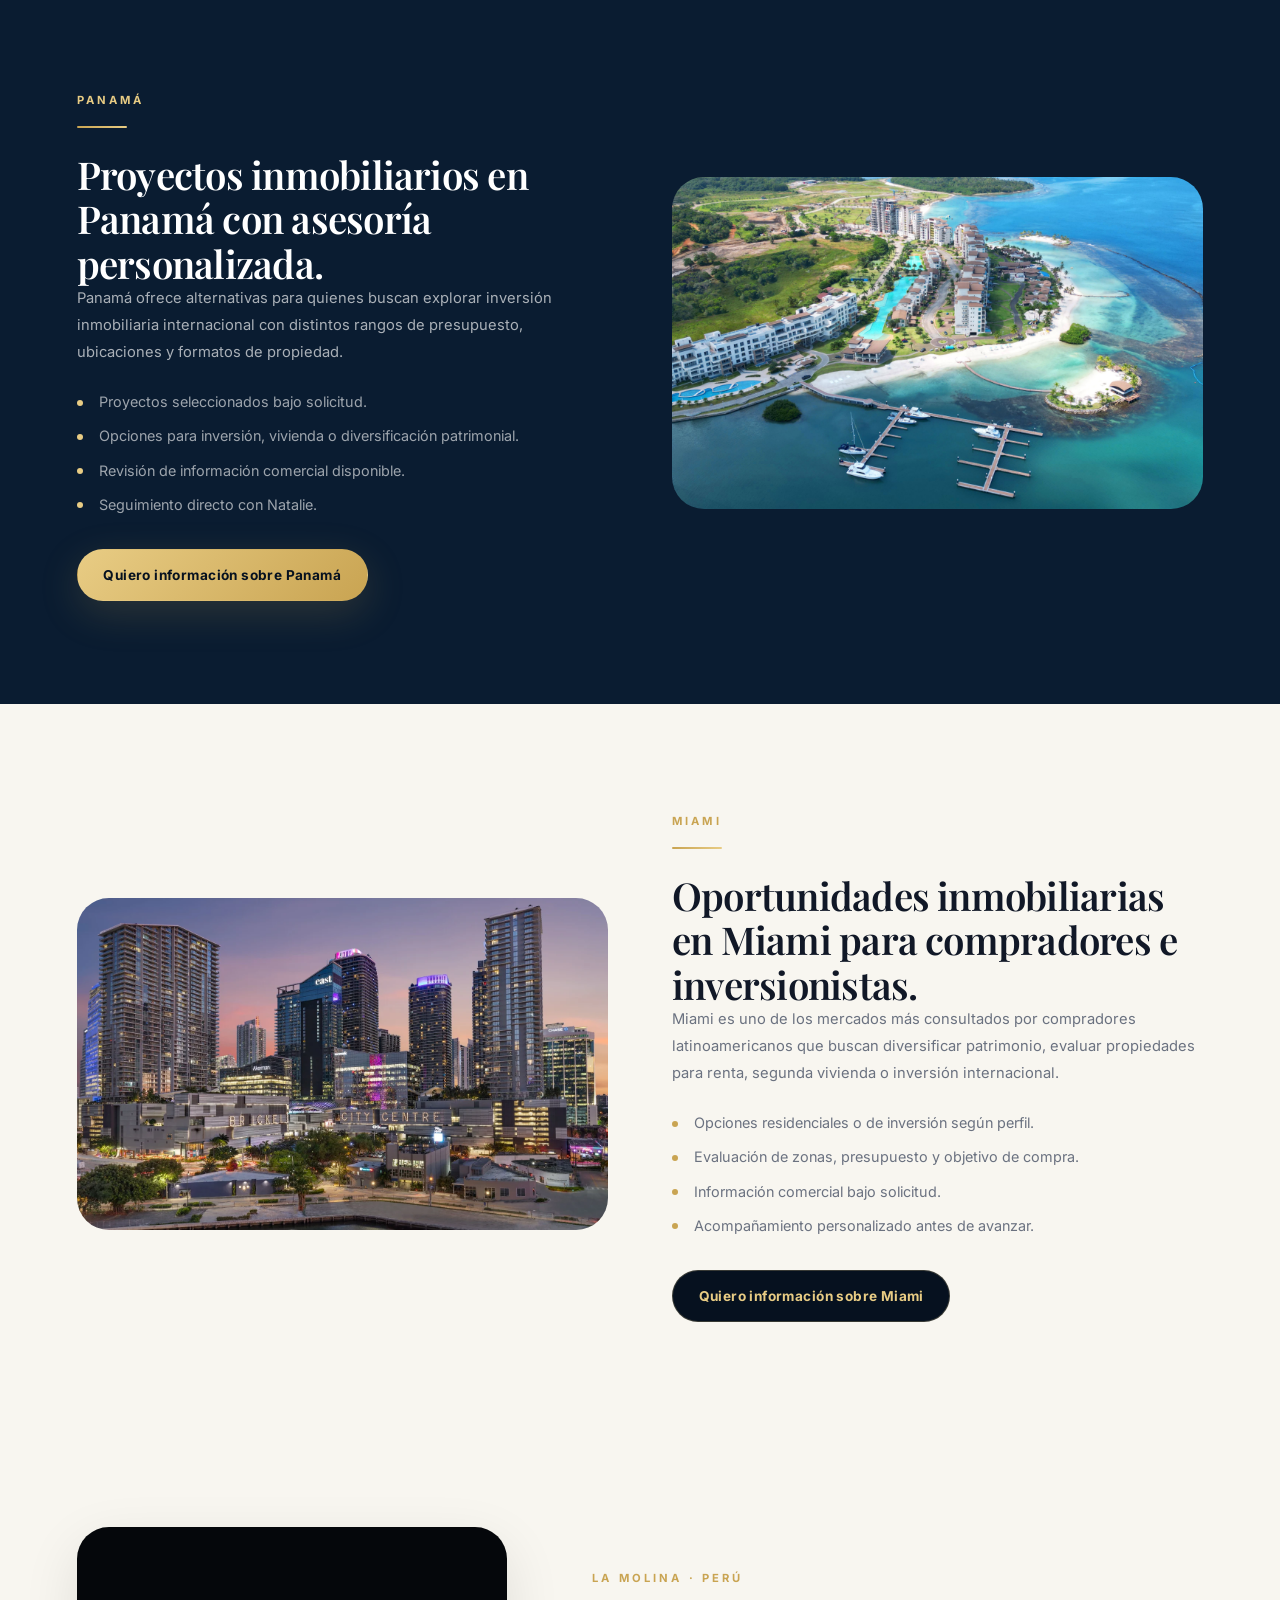
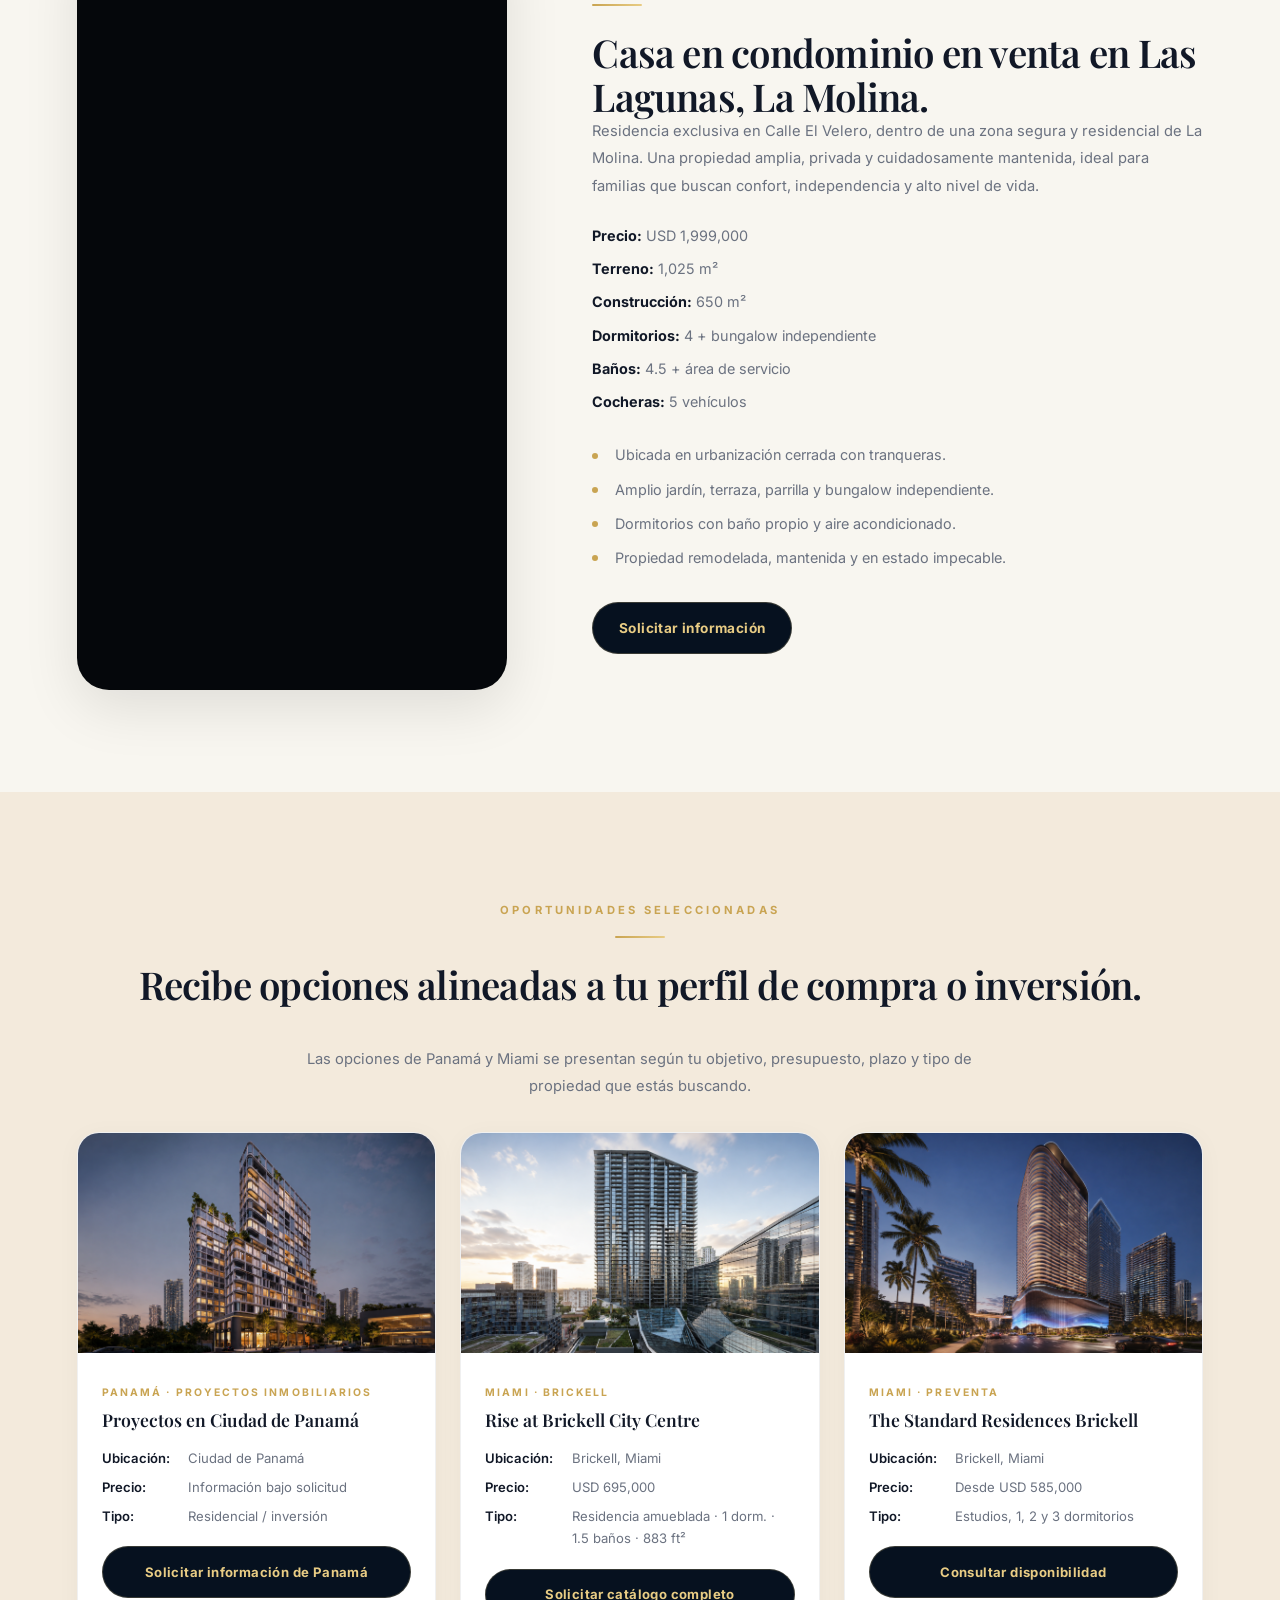
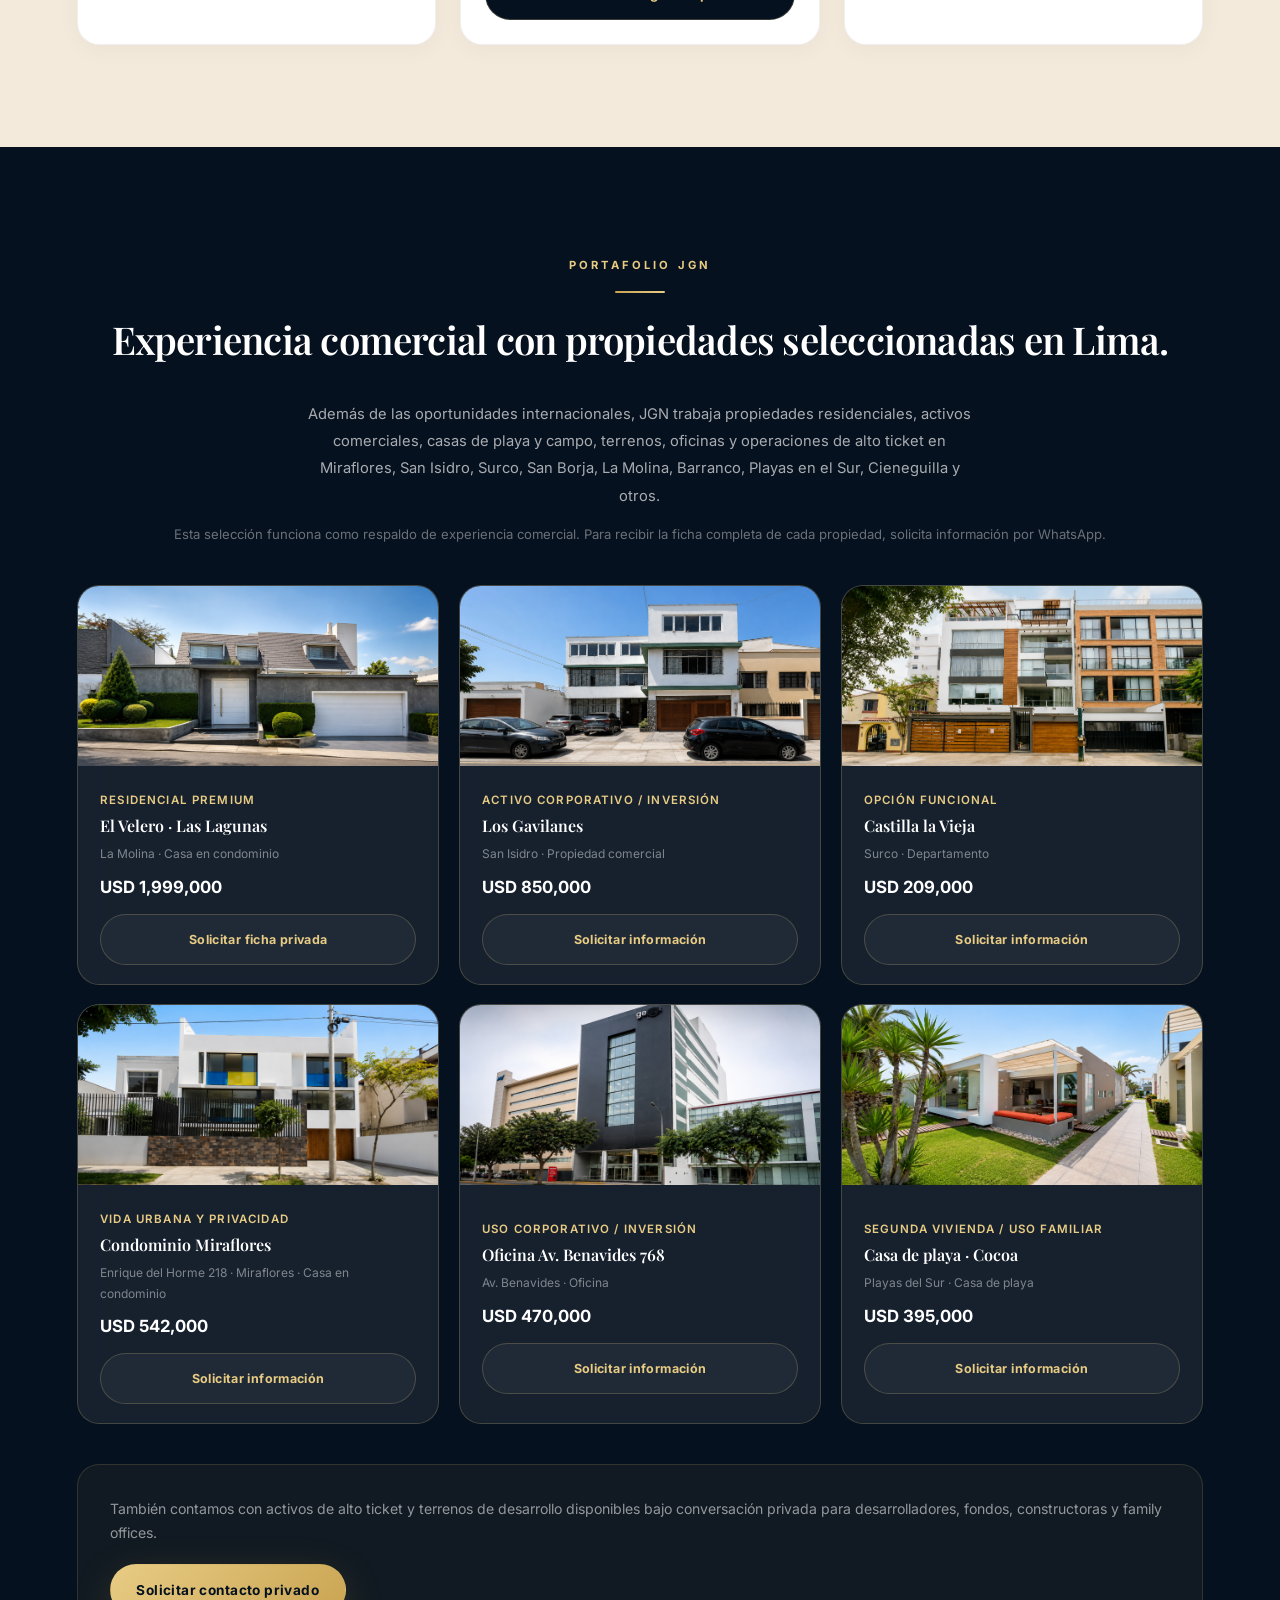
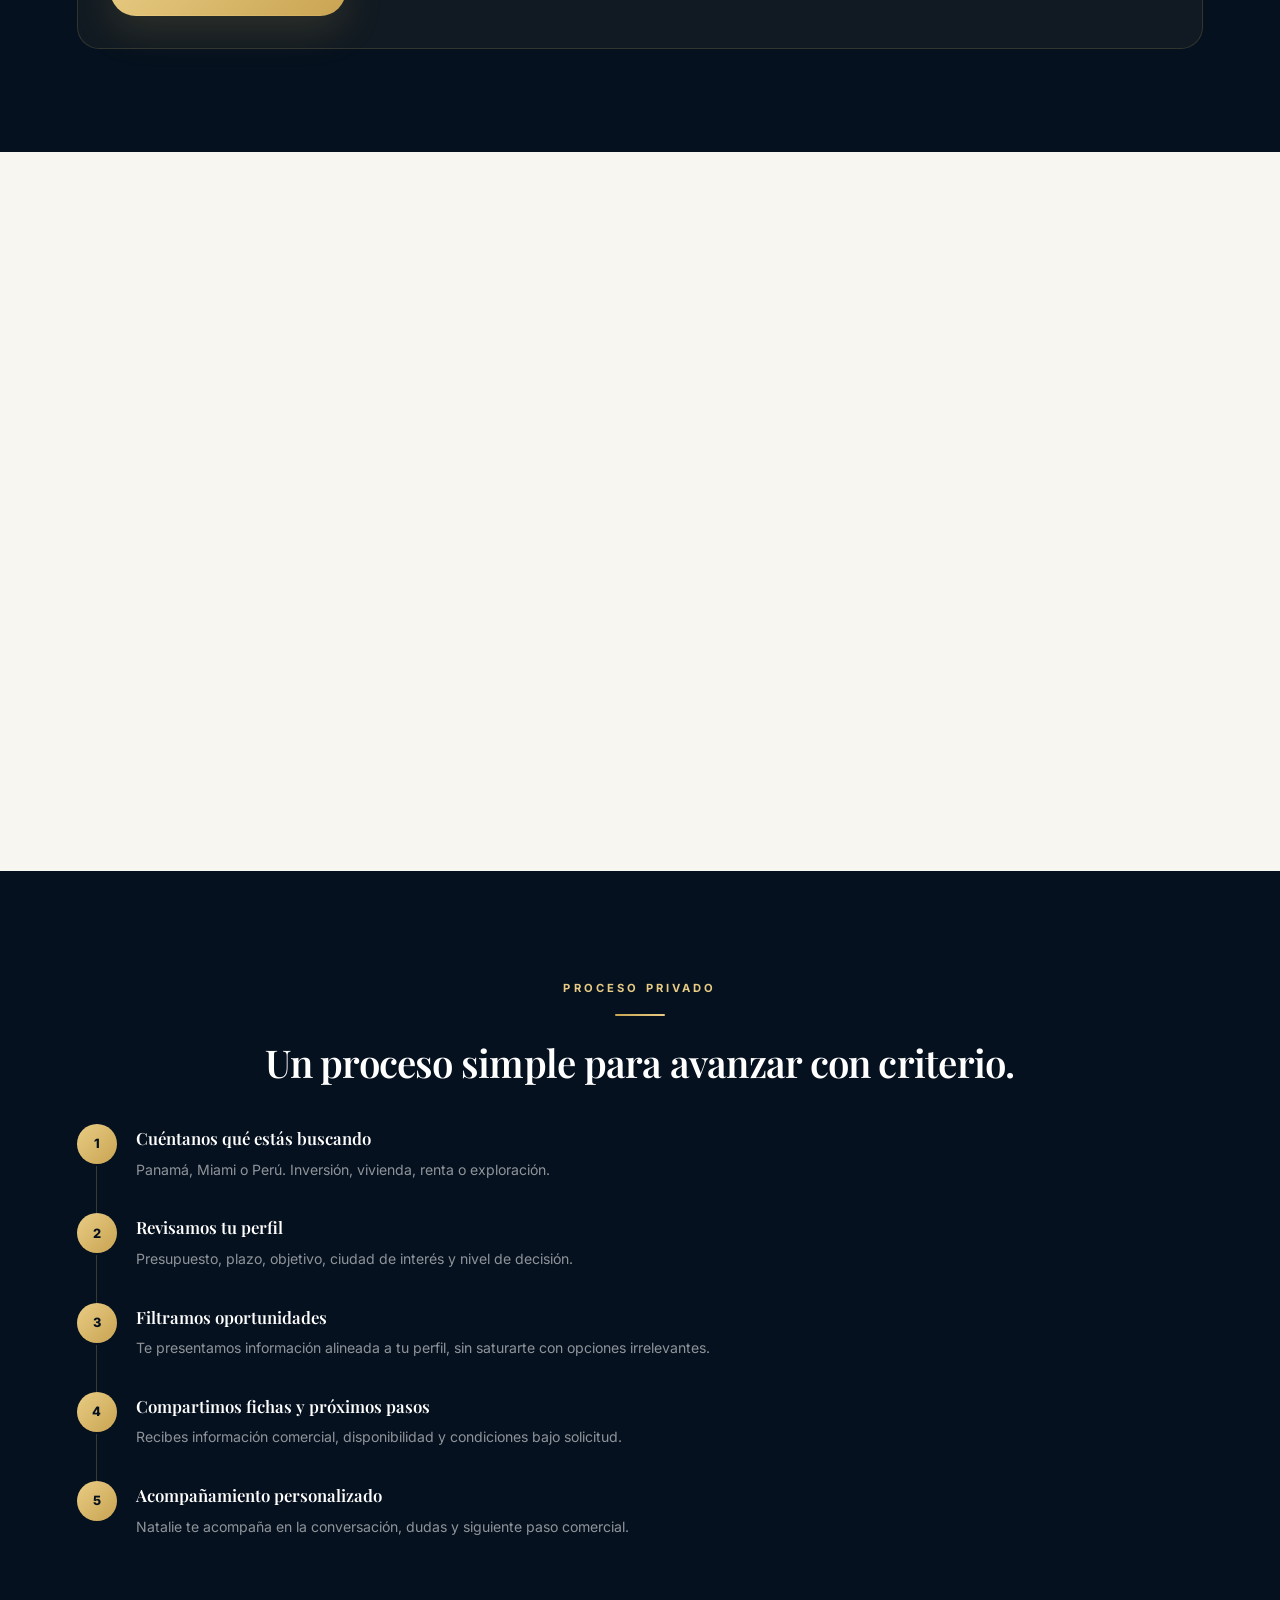
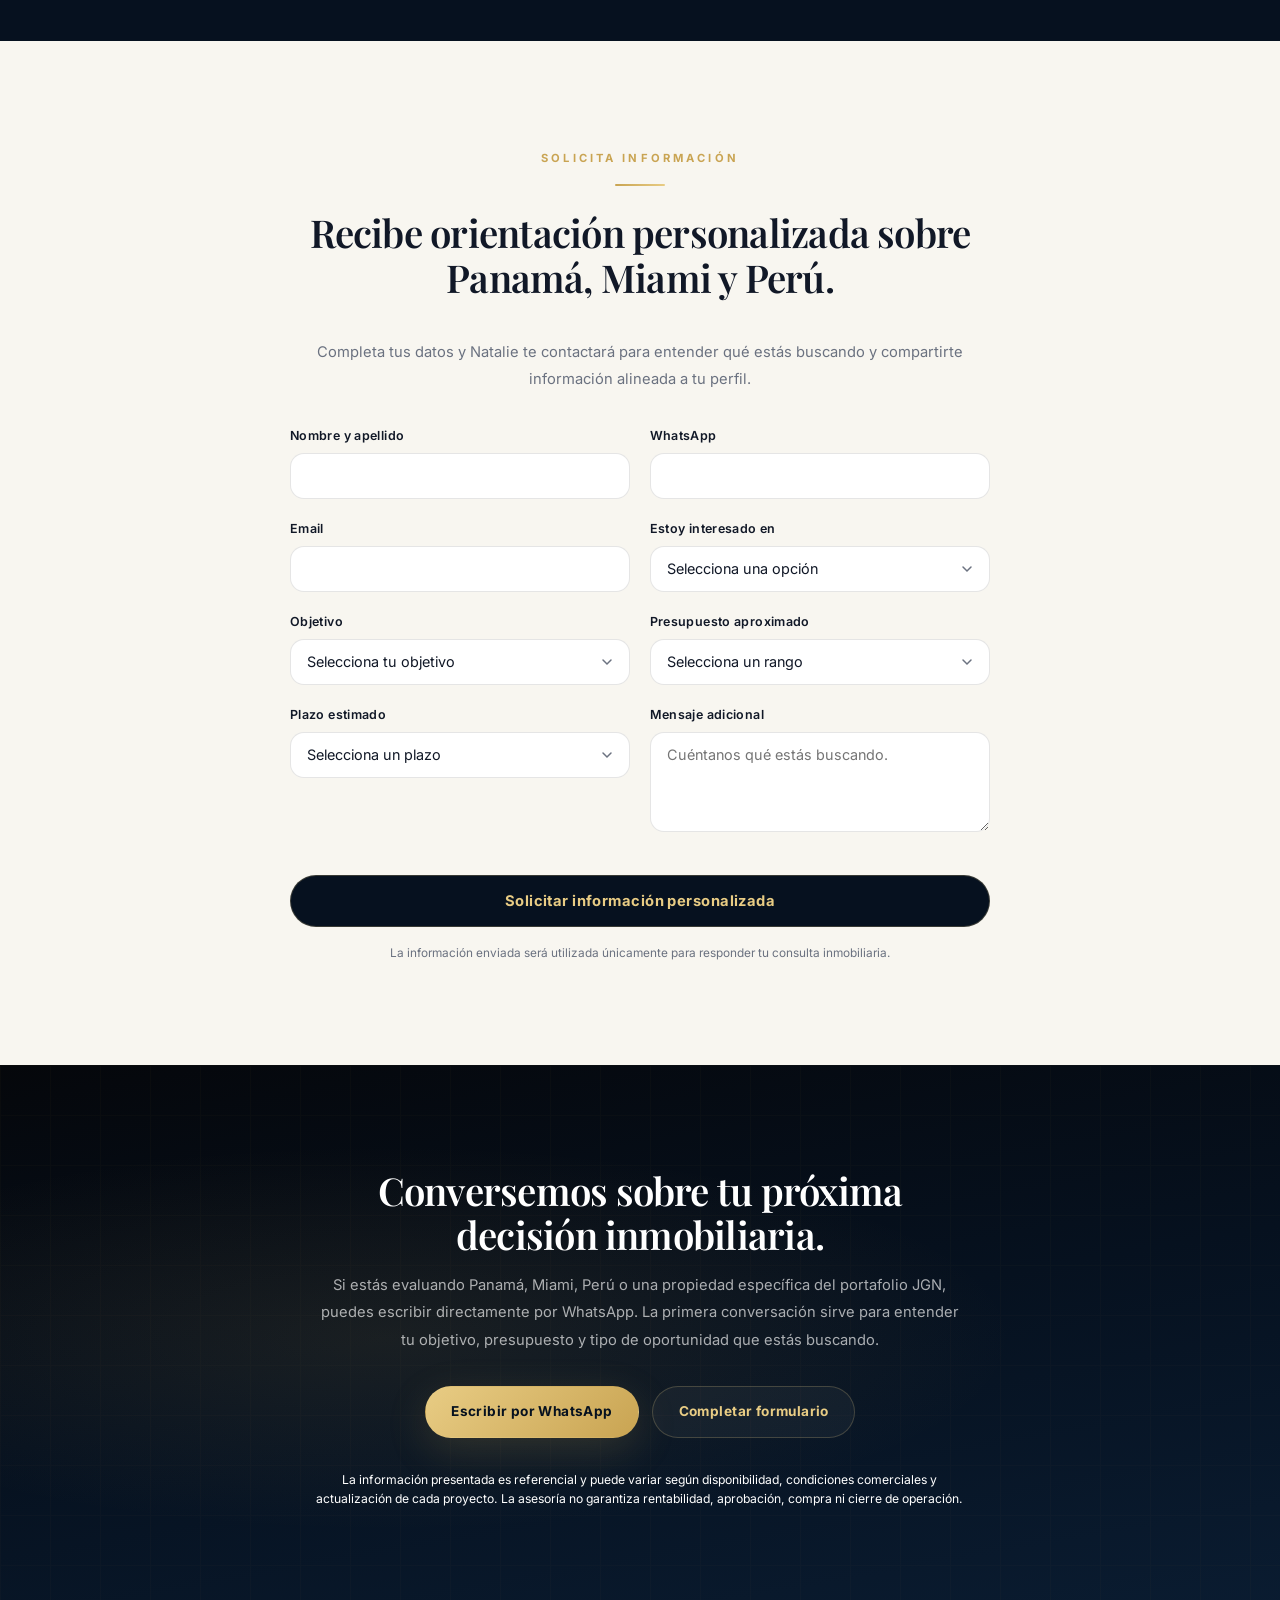
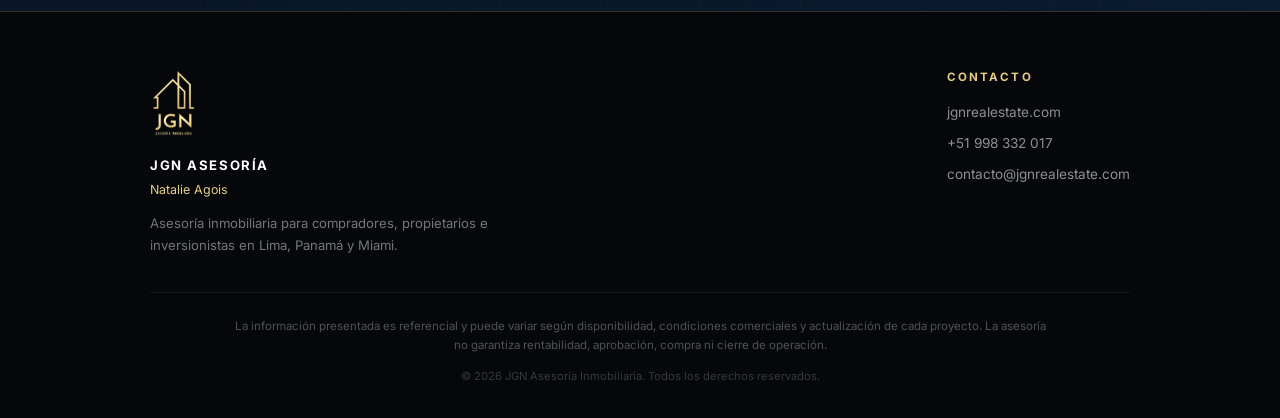
==== commit 64432554: "Update index.html" ====
--- a/index.html
+++ b/index.html
@@ -1468,8 +1468,14 @@
 
           <div class="feature-video-wrap reveal">
             <div class="feature-video-inner">
-              <iframe src="https://vimeo.com/1198584437?fl=tl&fe=ec" width="100%" height="100%" frameborder="0" fullscreen" allowfullscreen></iframe>
-            </div>
+<iframe
+  src="https://player.vimeo.com/video/1198584437"
+  width="100%"
+  height="100%"
+  frameborder="0"
+  allow="autoplay; fullscreen; picture-in-picture"
+  allowfullscreen>
+</iframe>           </div>
           </div>
 
           <div class="city-content">
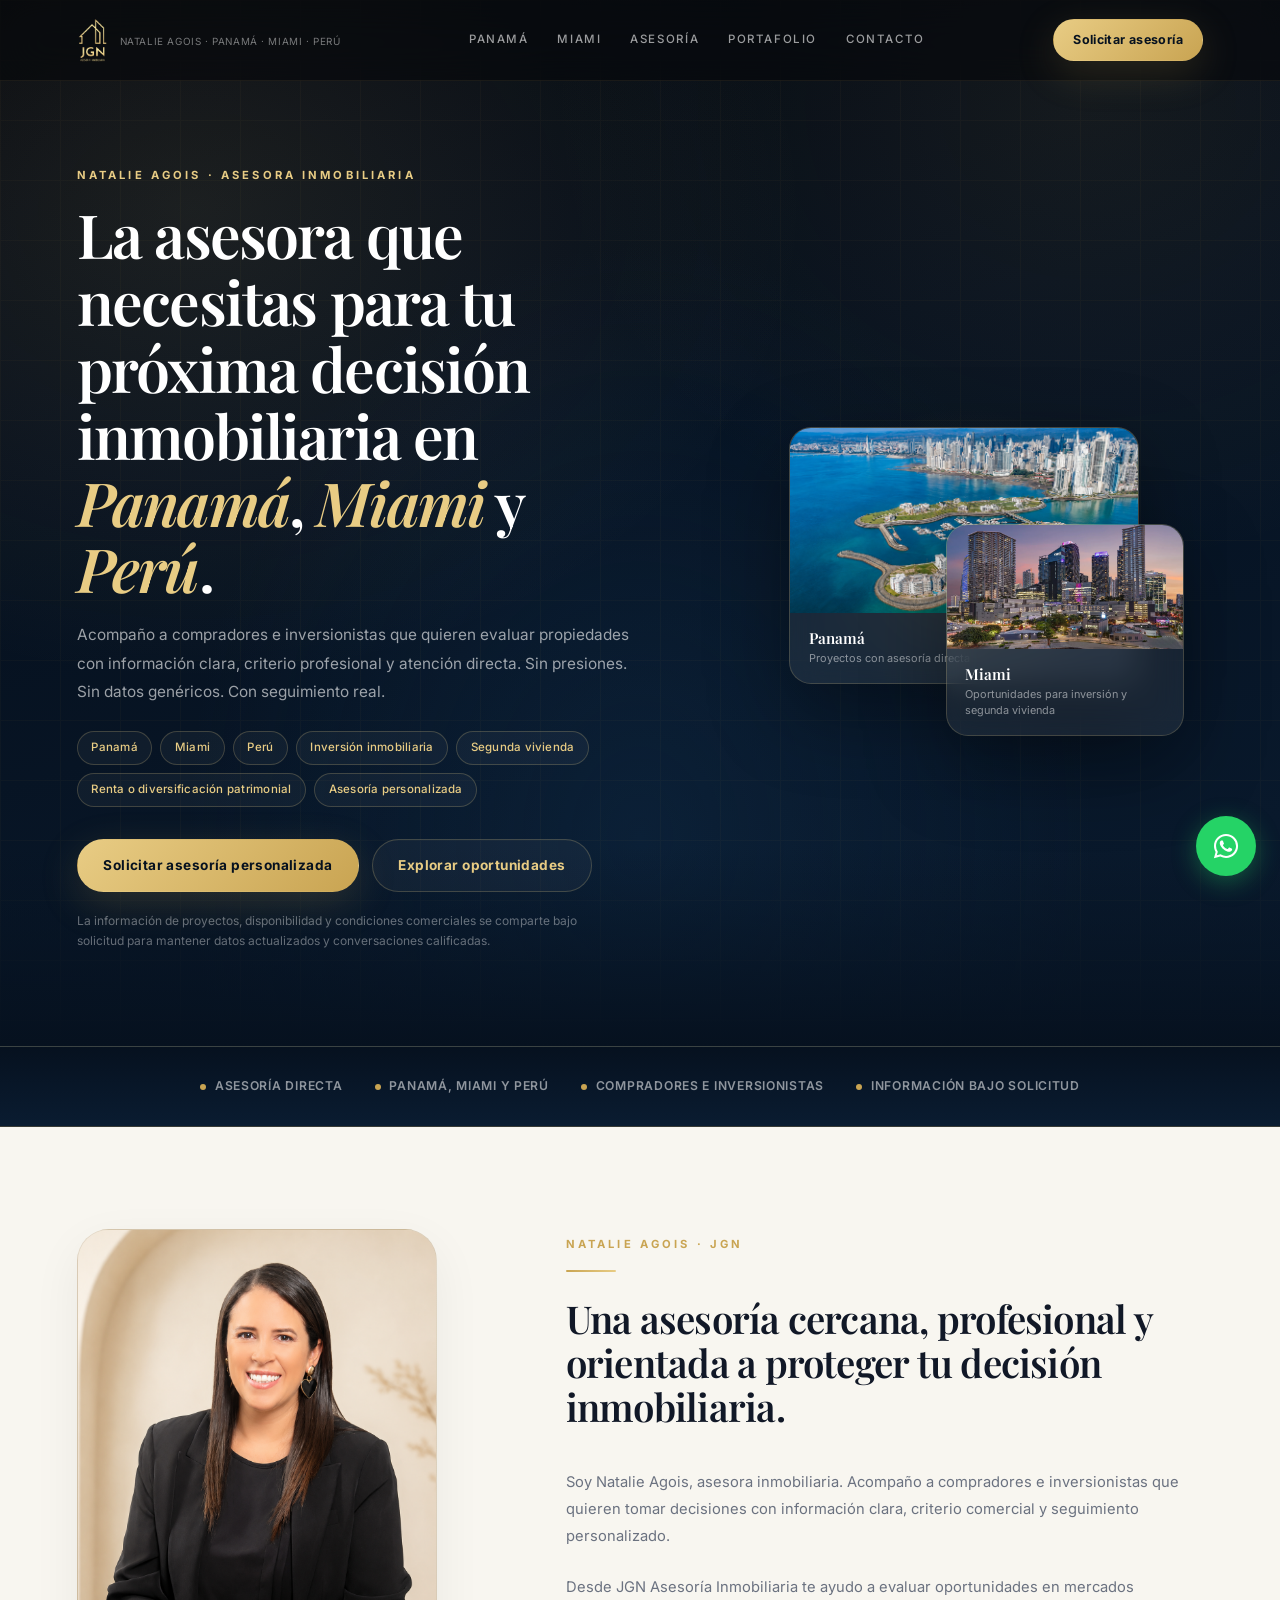
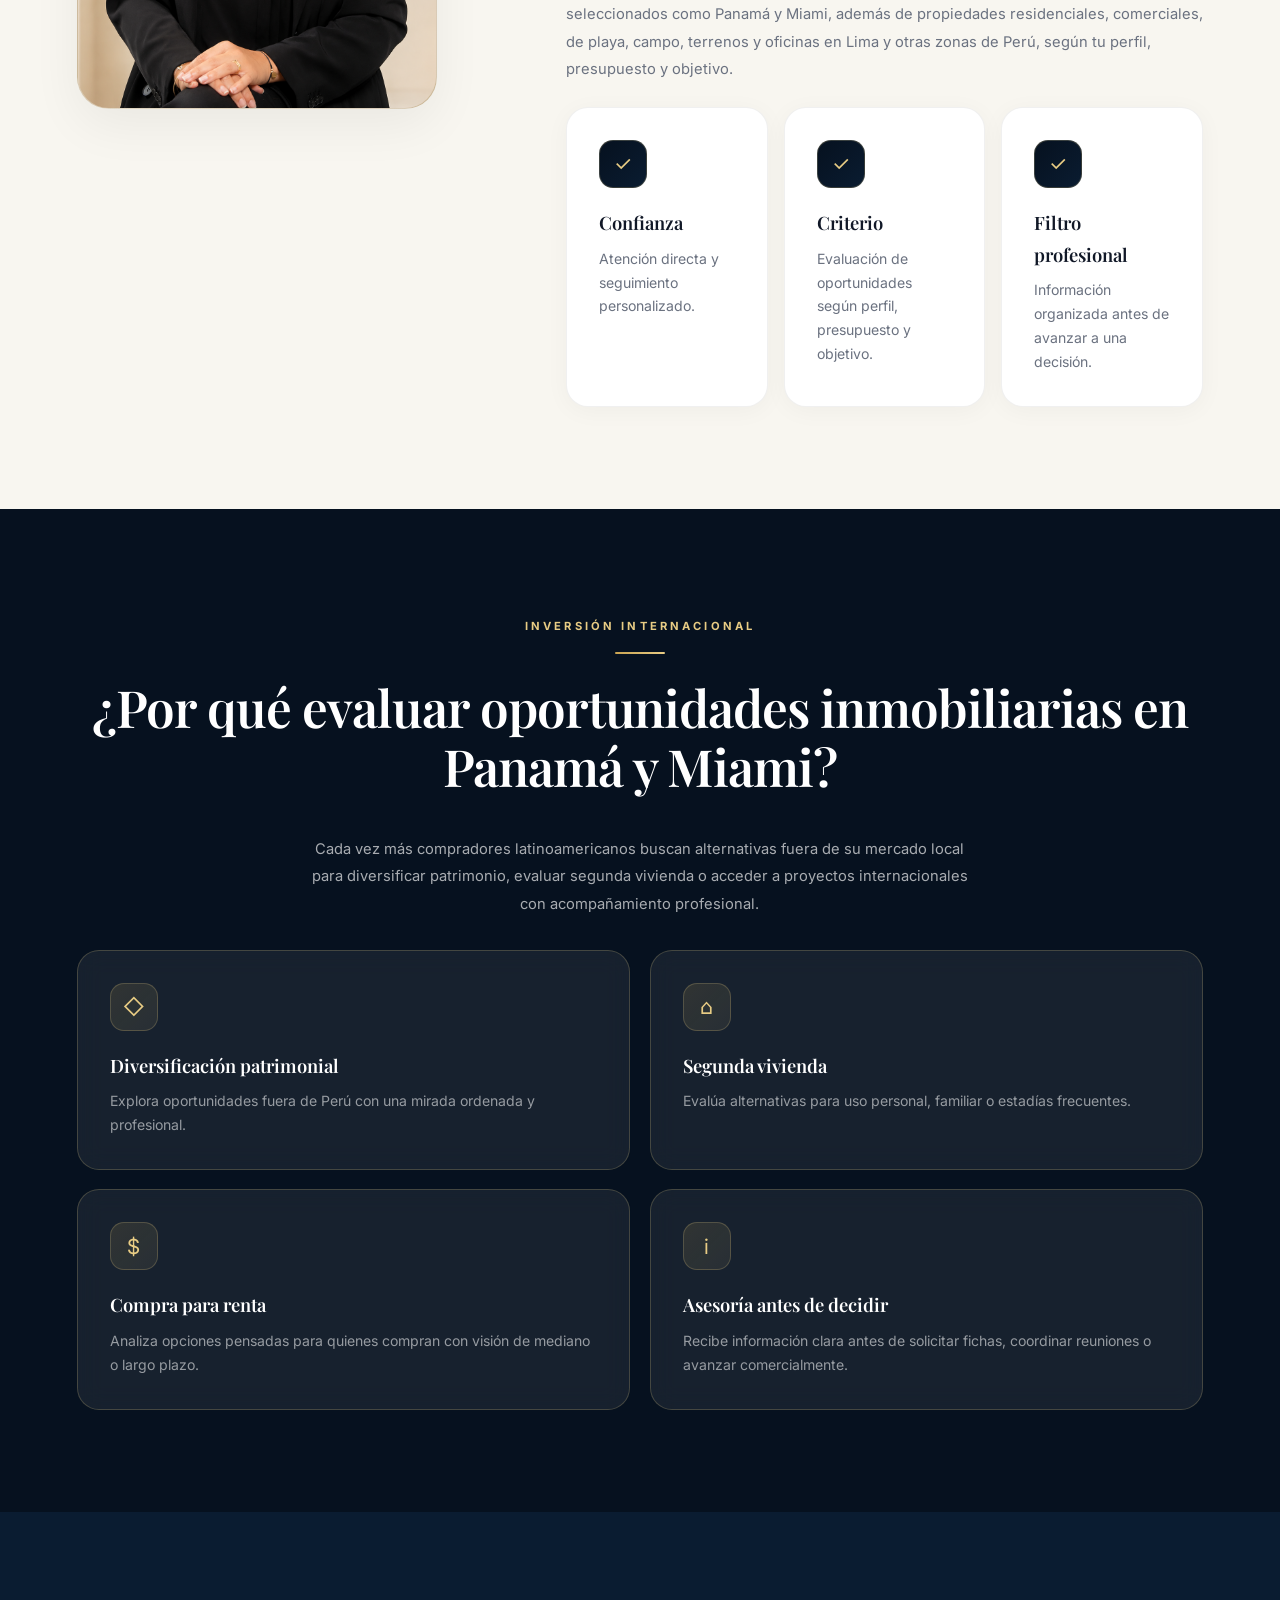
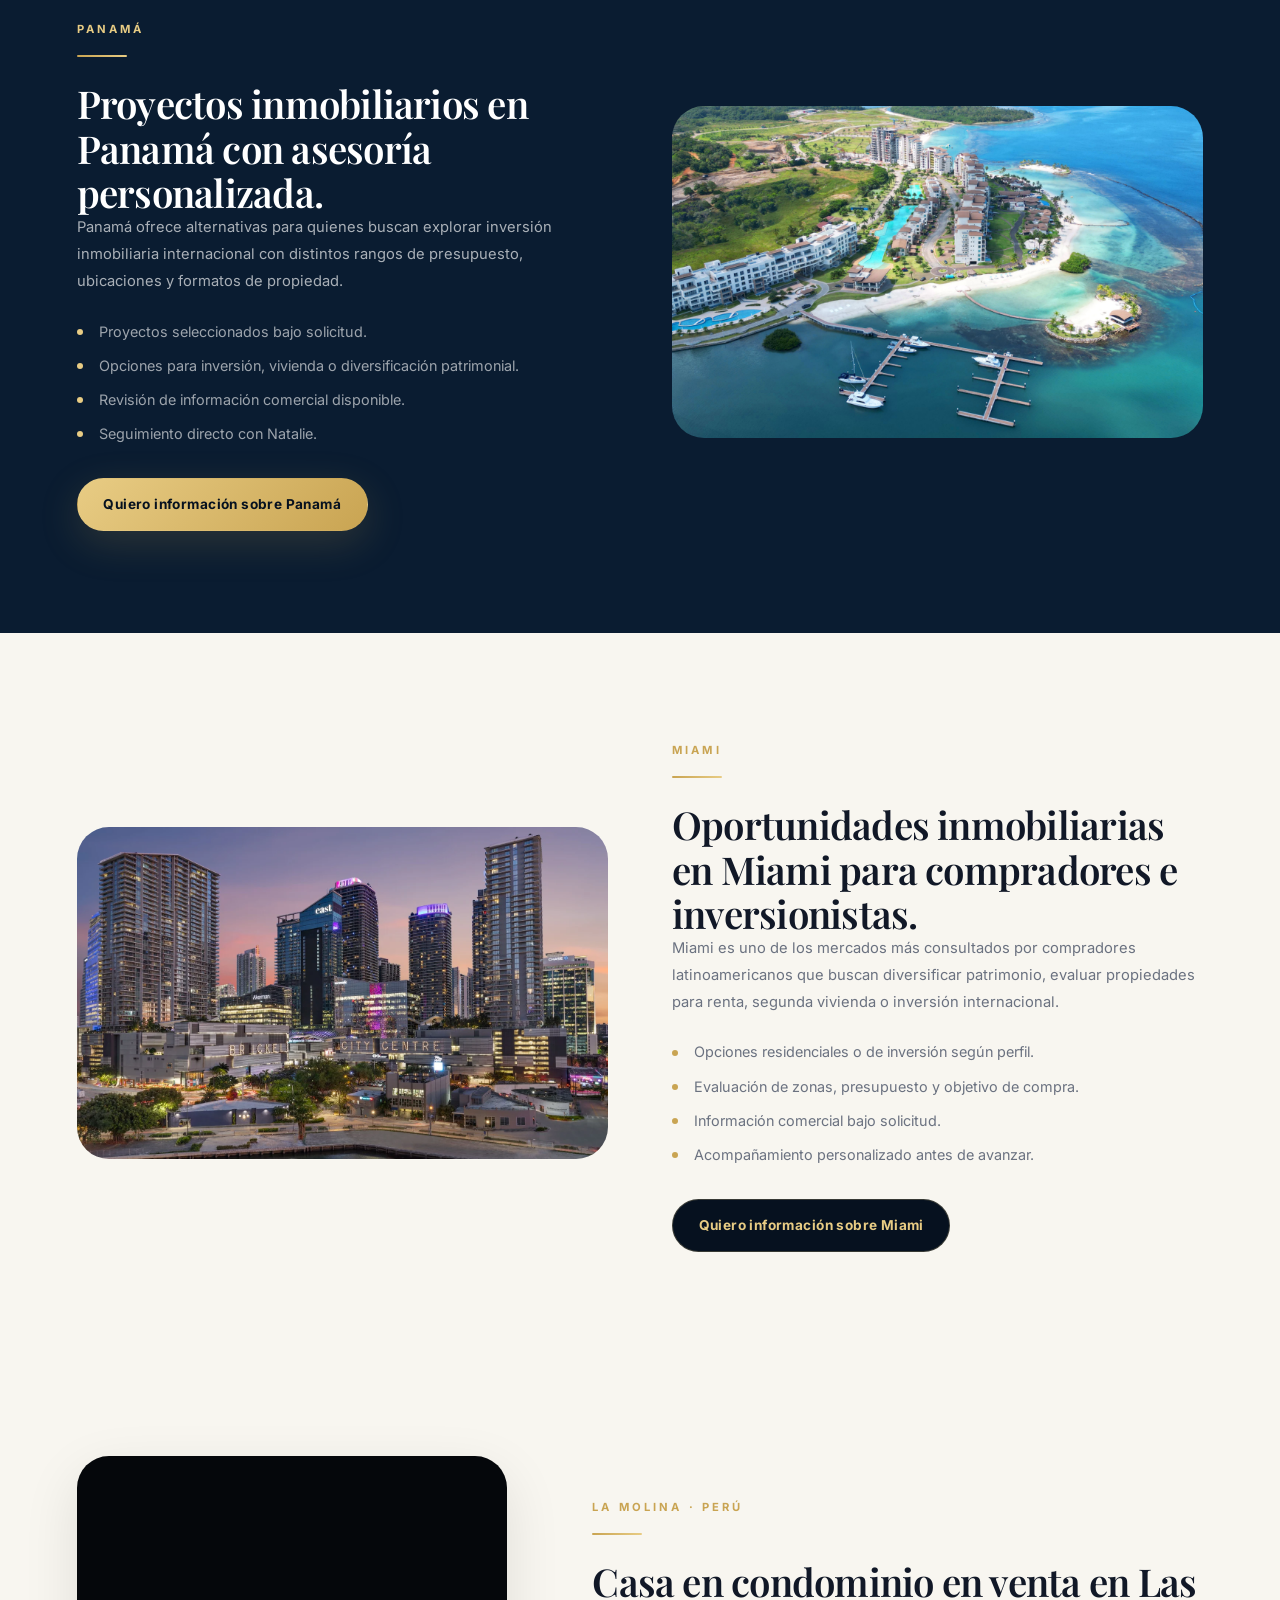
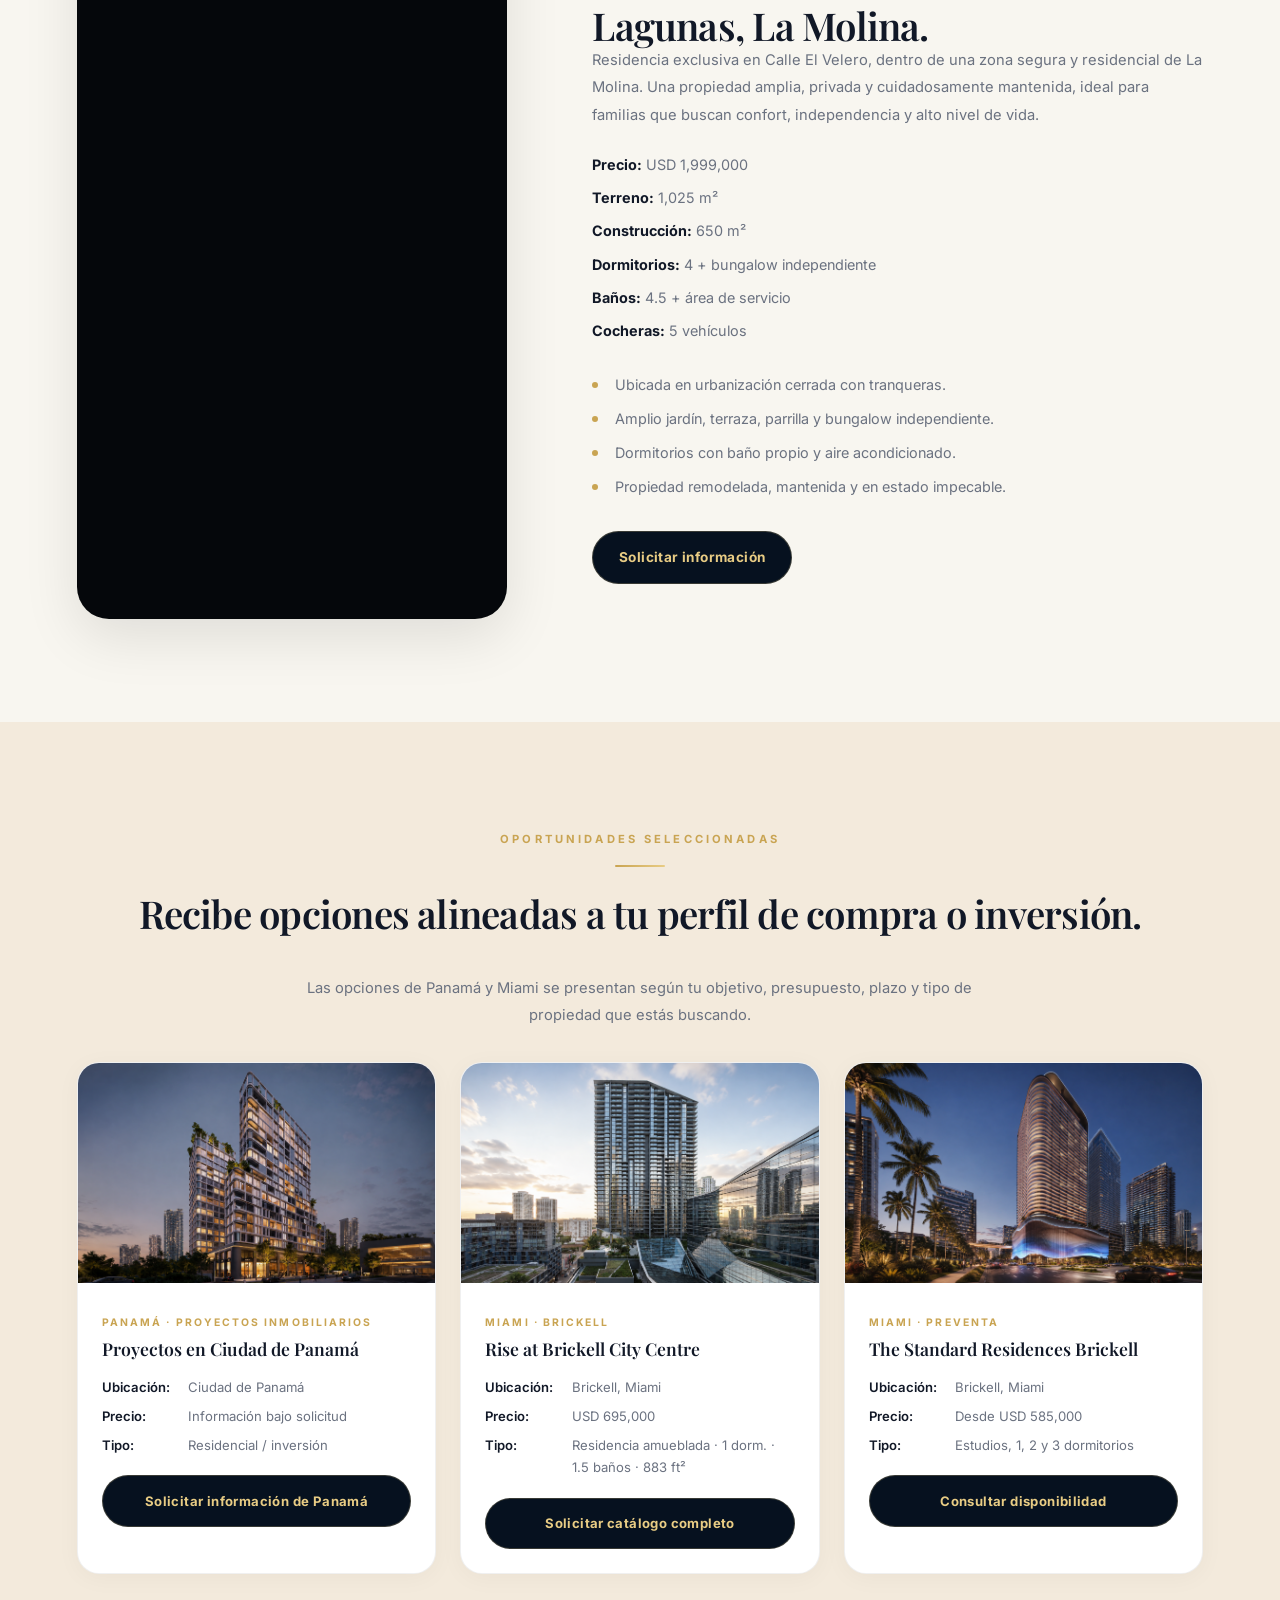
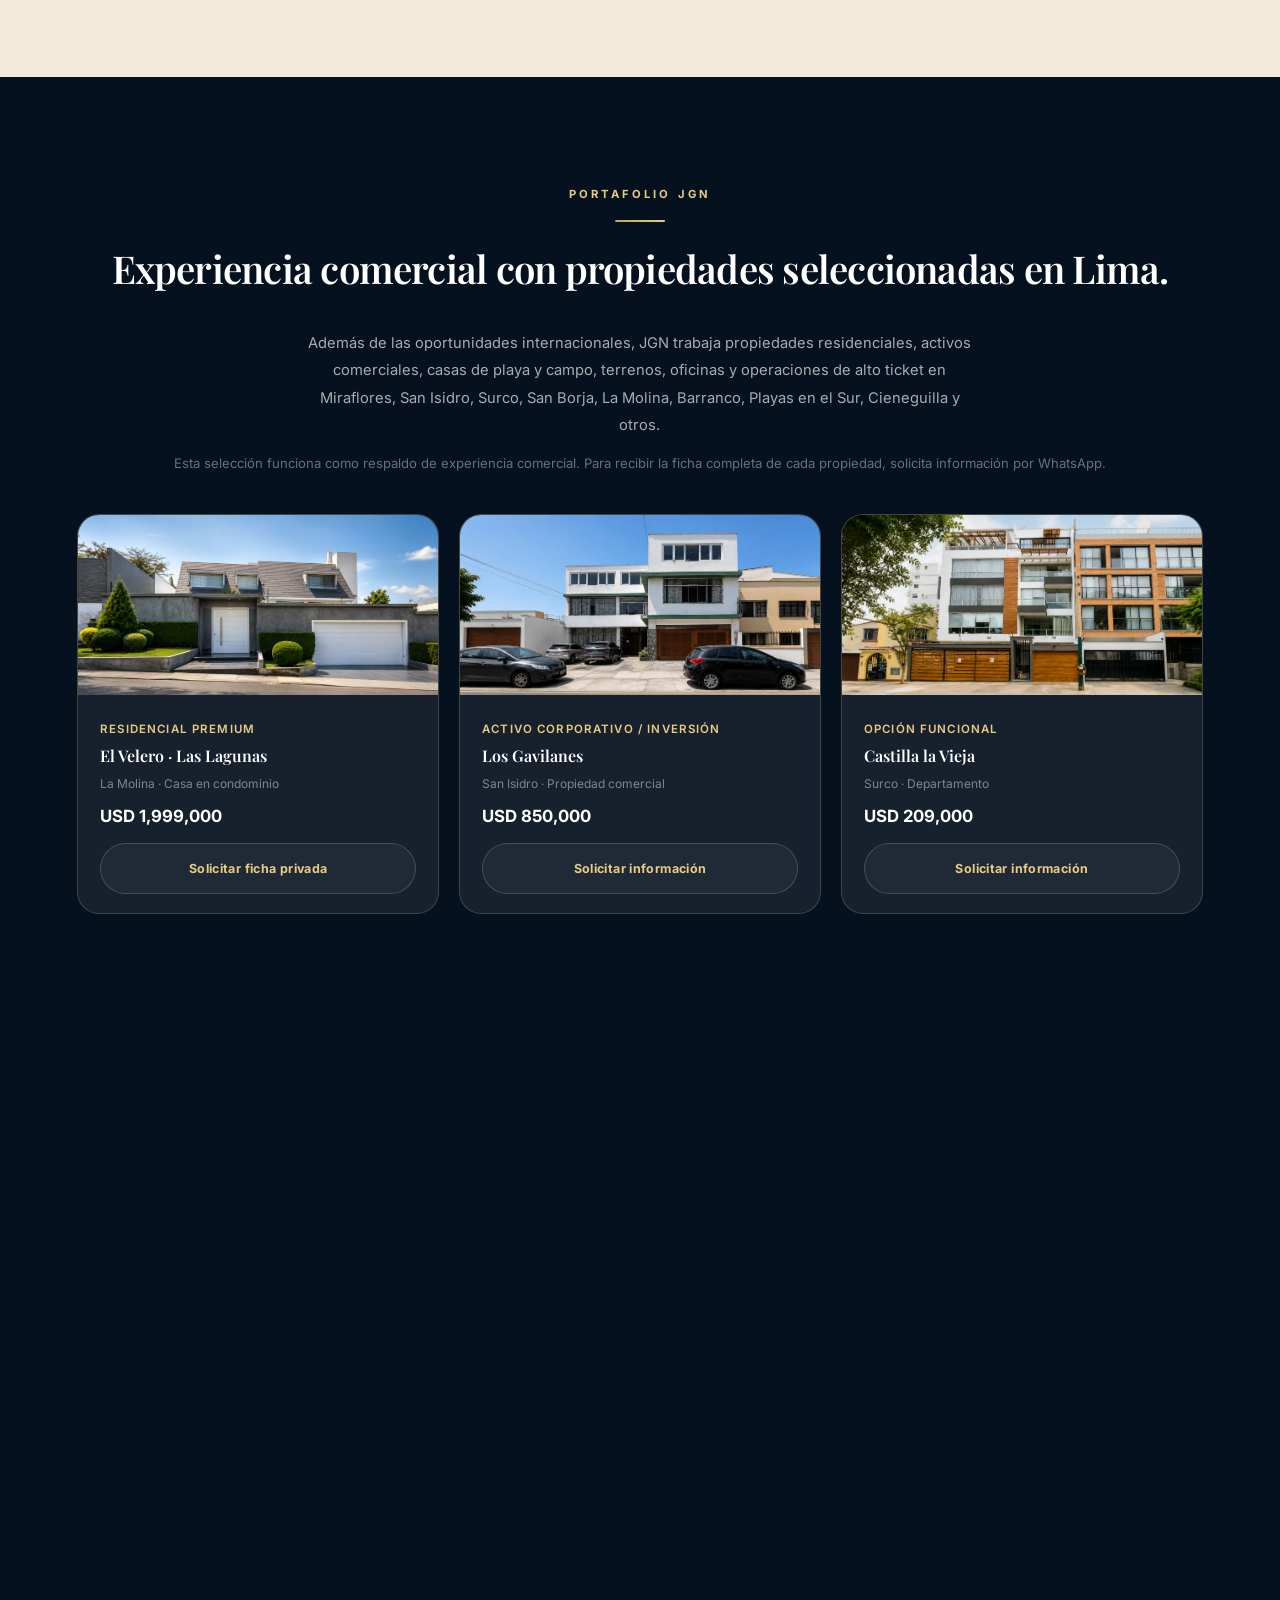
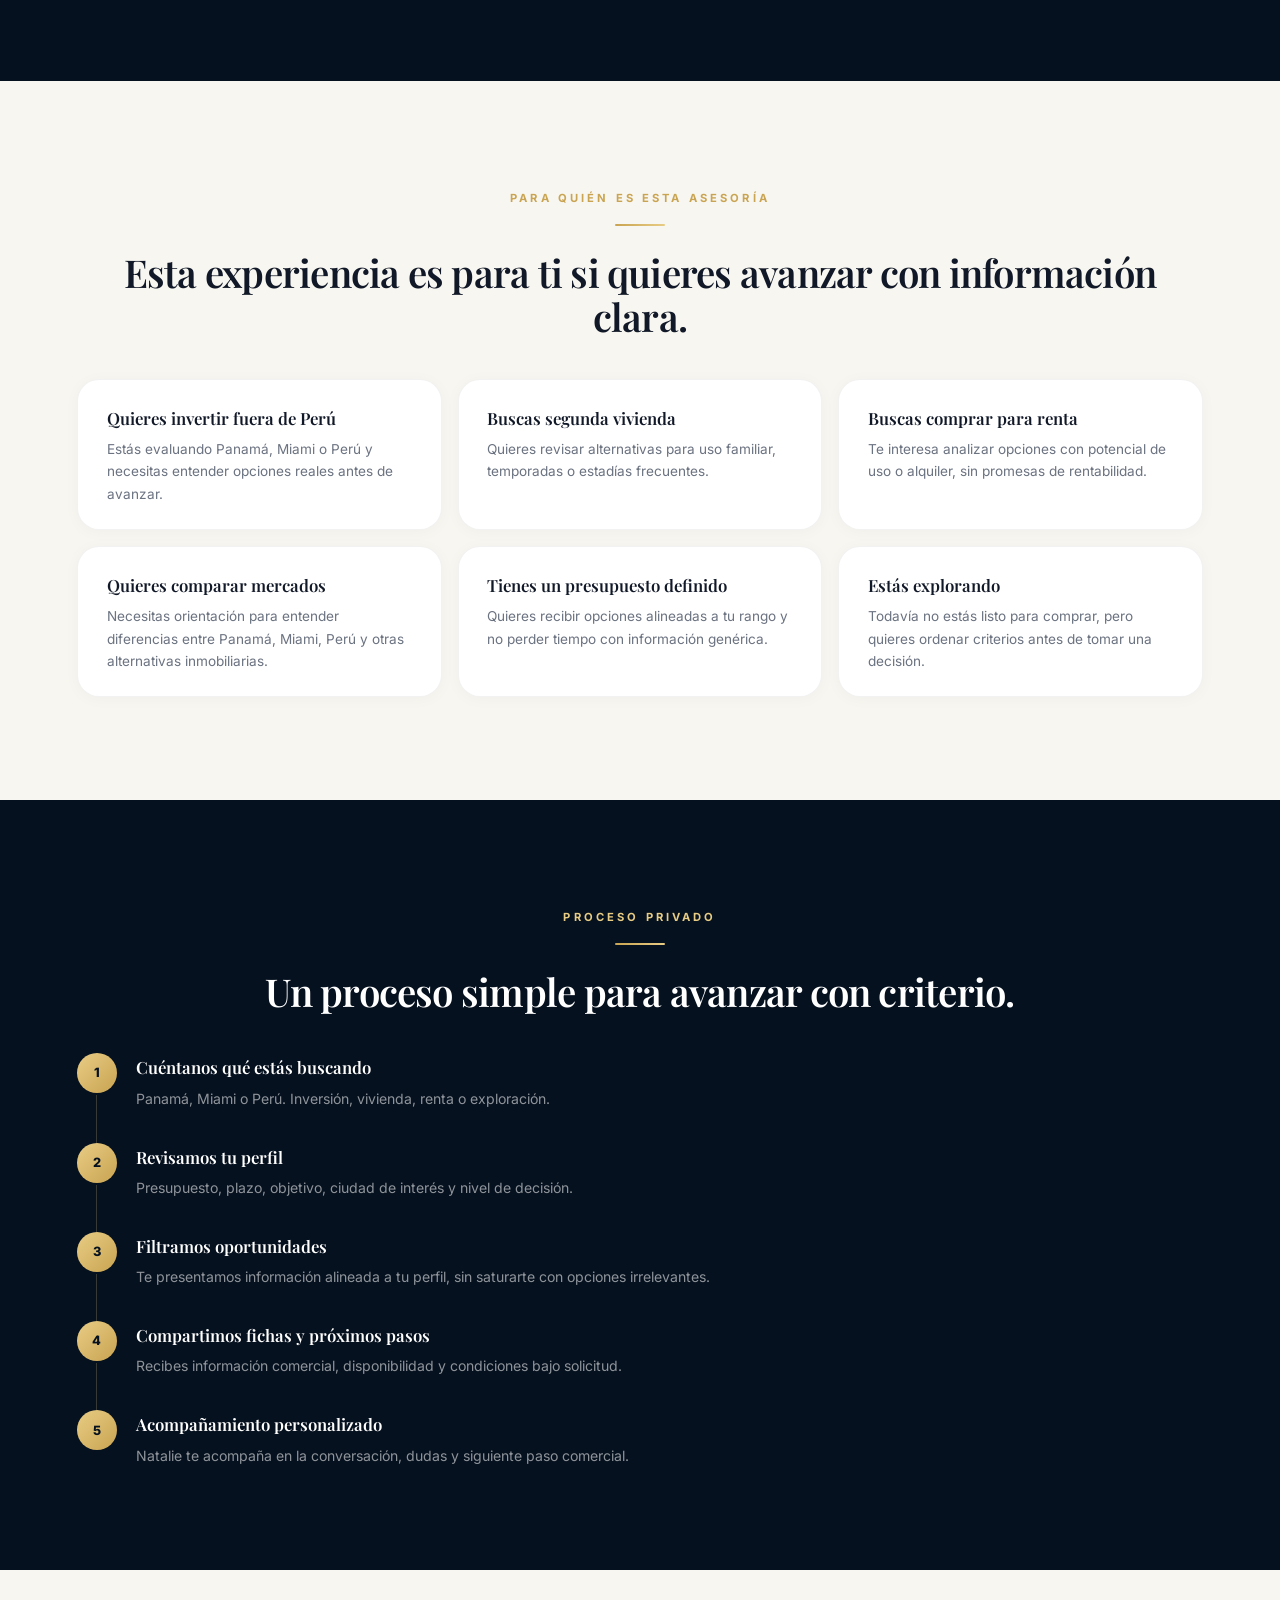
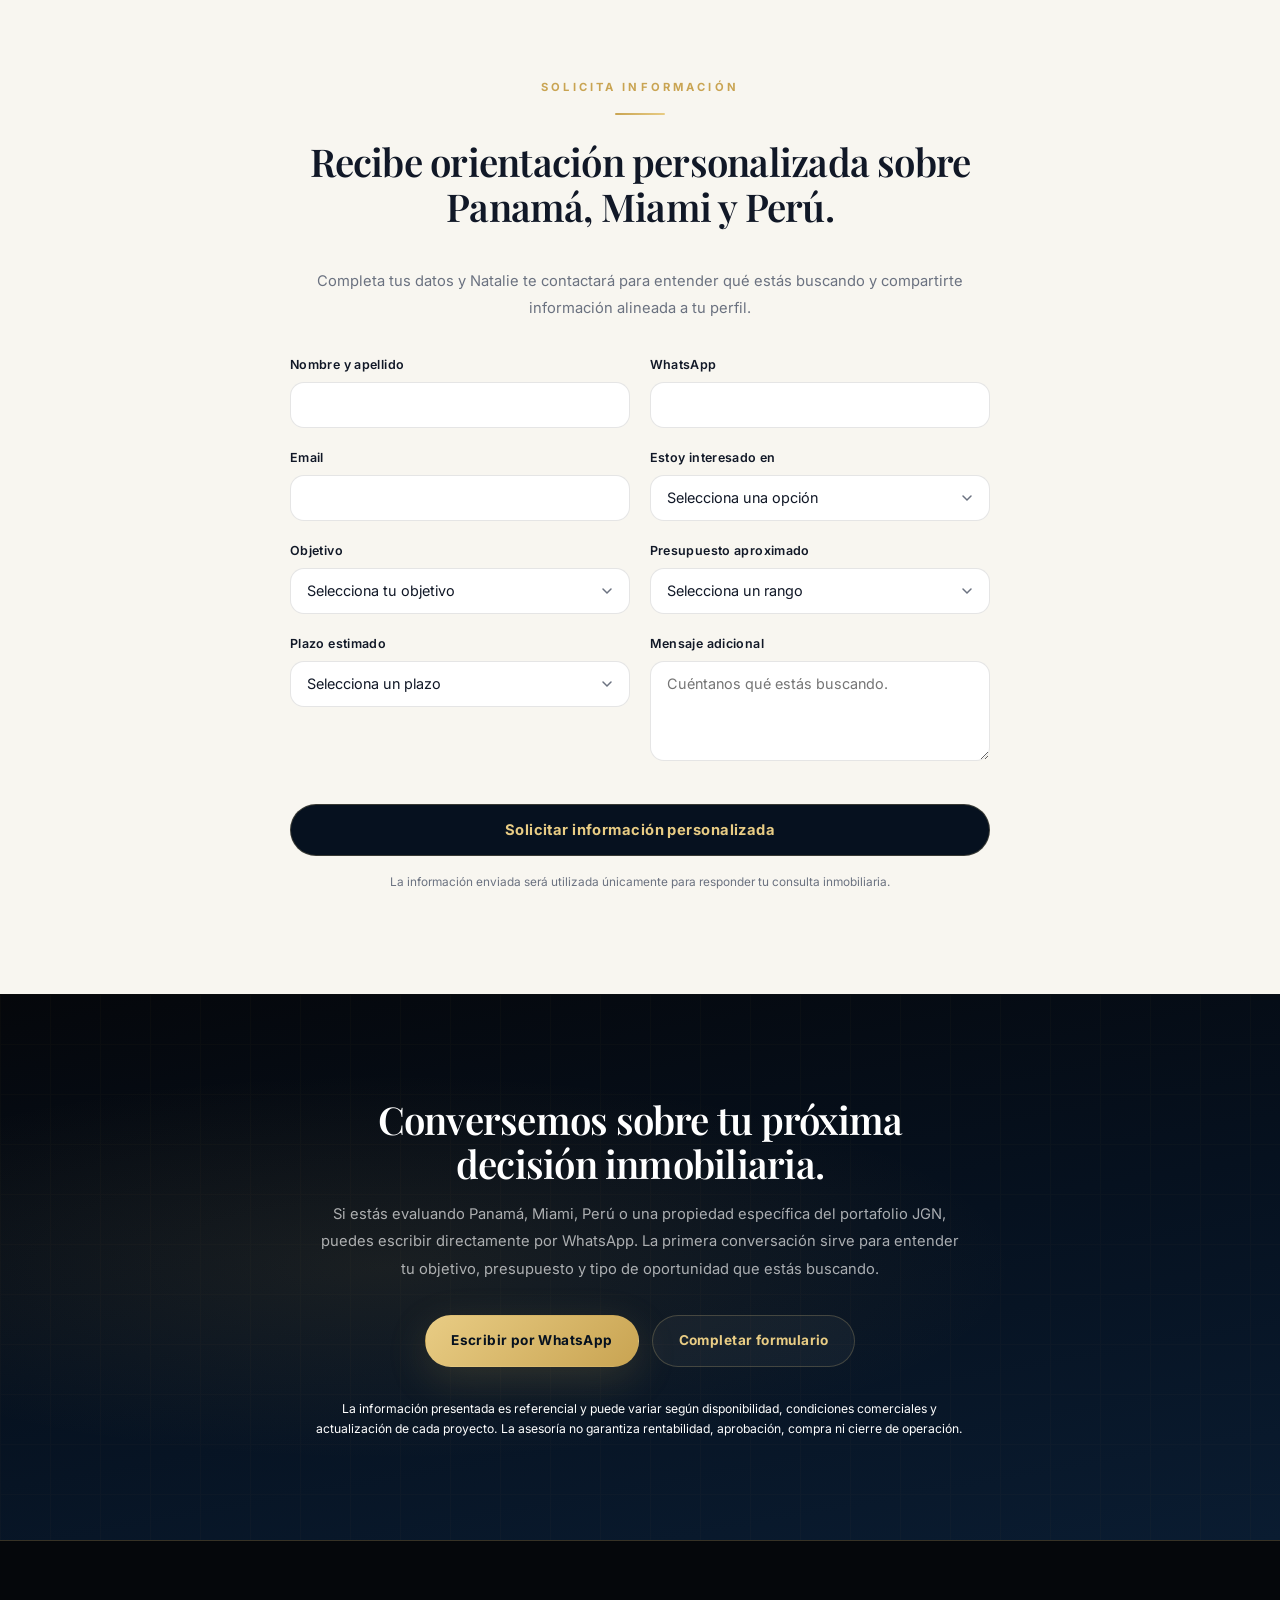
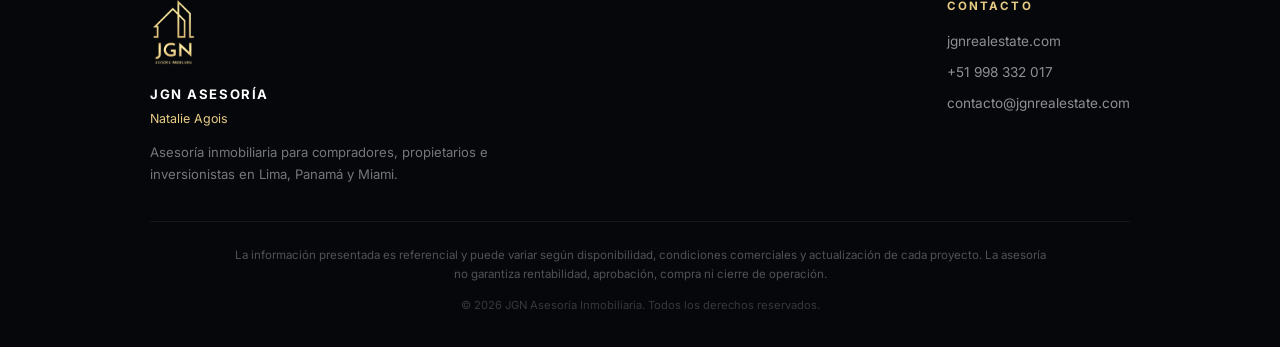
==== commit 6ea382a2: "Update index.html" ====
--- a/index.html
+++ b/index.html
@@ -1409,7 +1409,7 @@
           </div>
         </div>
 
-        <p class="disclaimer reveal" style="text-align:center;margin:2rem auto 0;">No se promete rentabilidad ni resultado financiero. Toda información debe validarse con ficha oficial, disponibilidad actualizada y condiciones comerciales vigentes.</p>
+        
       </div>
     </section>
 
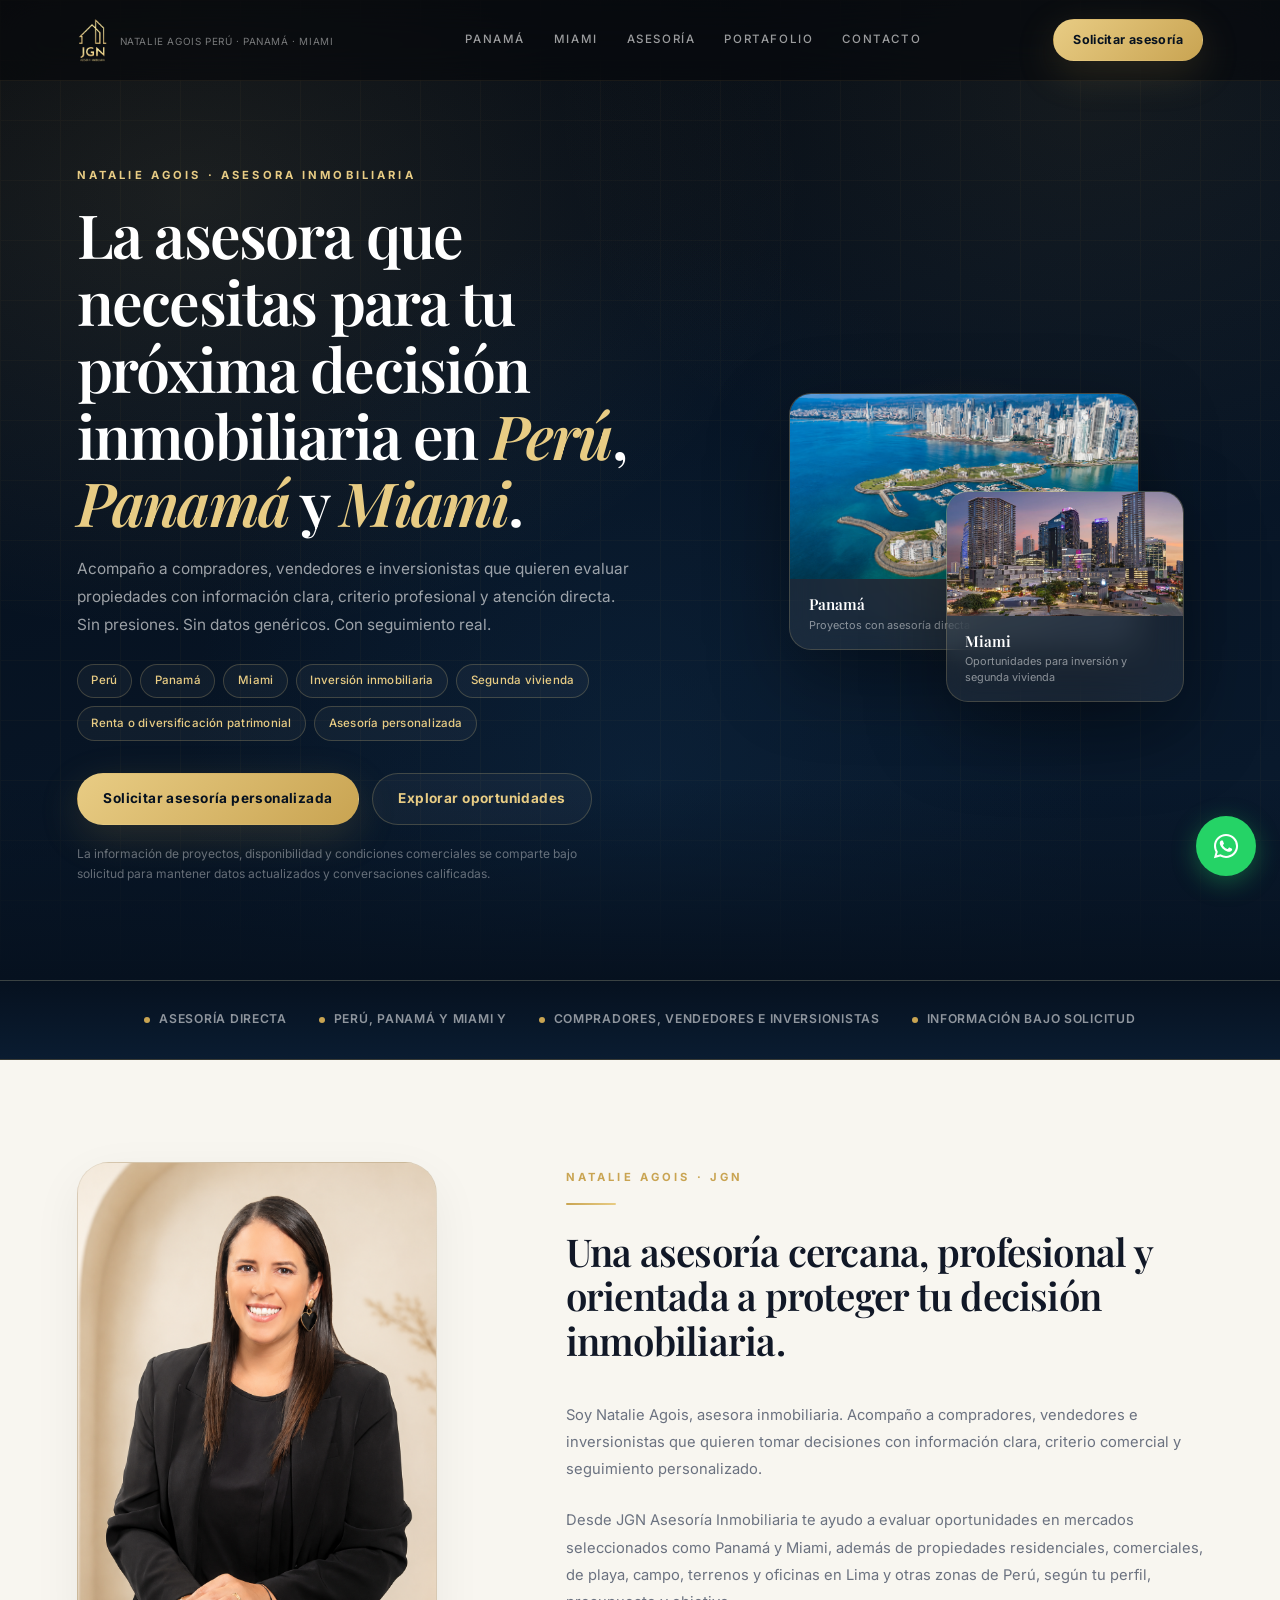
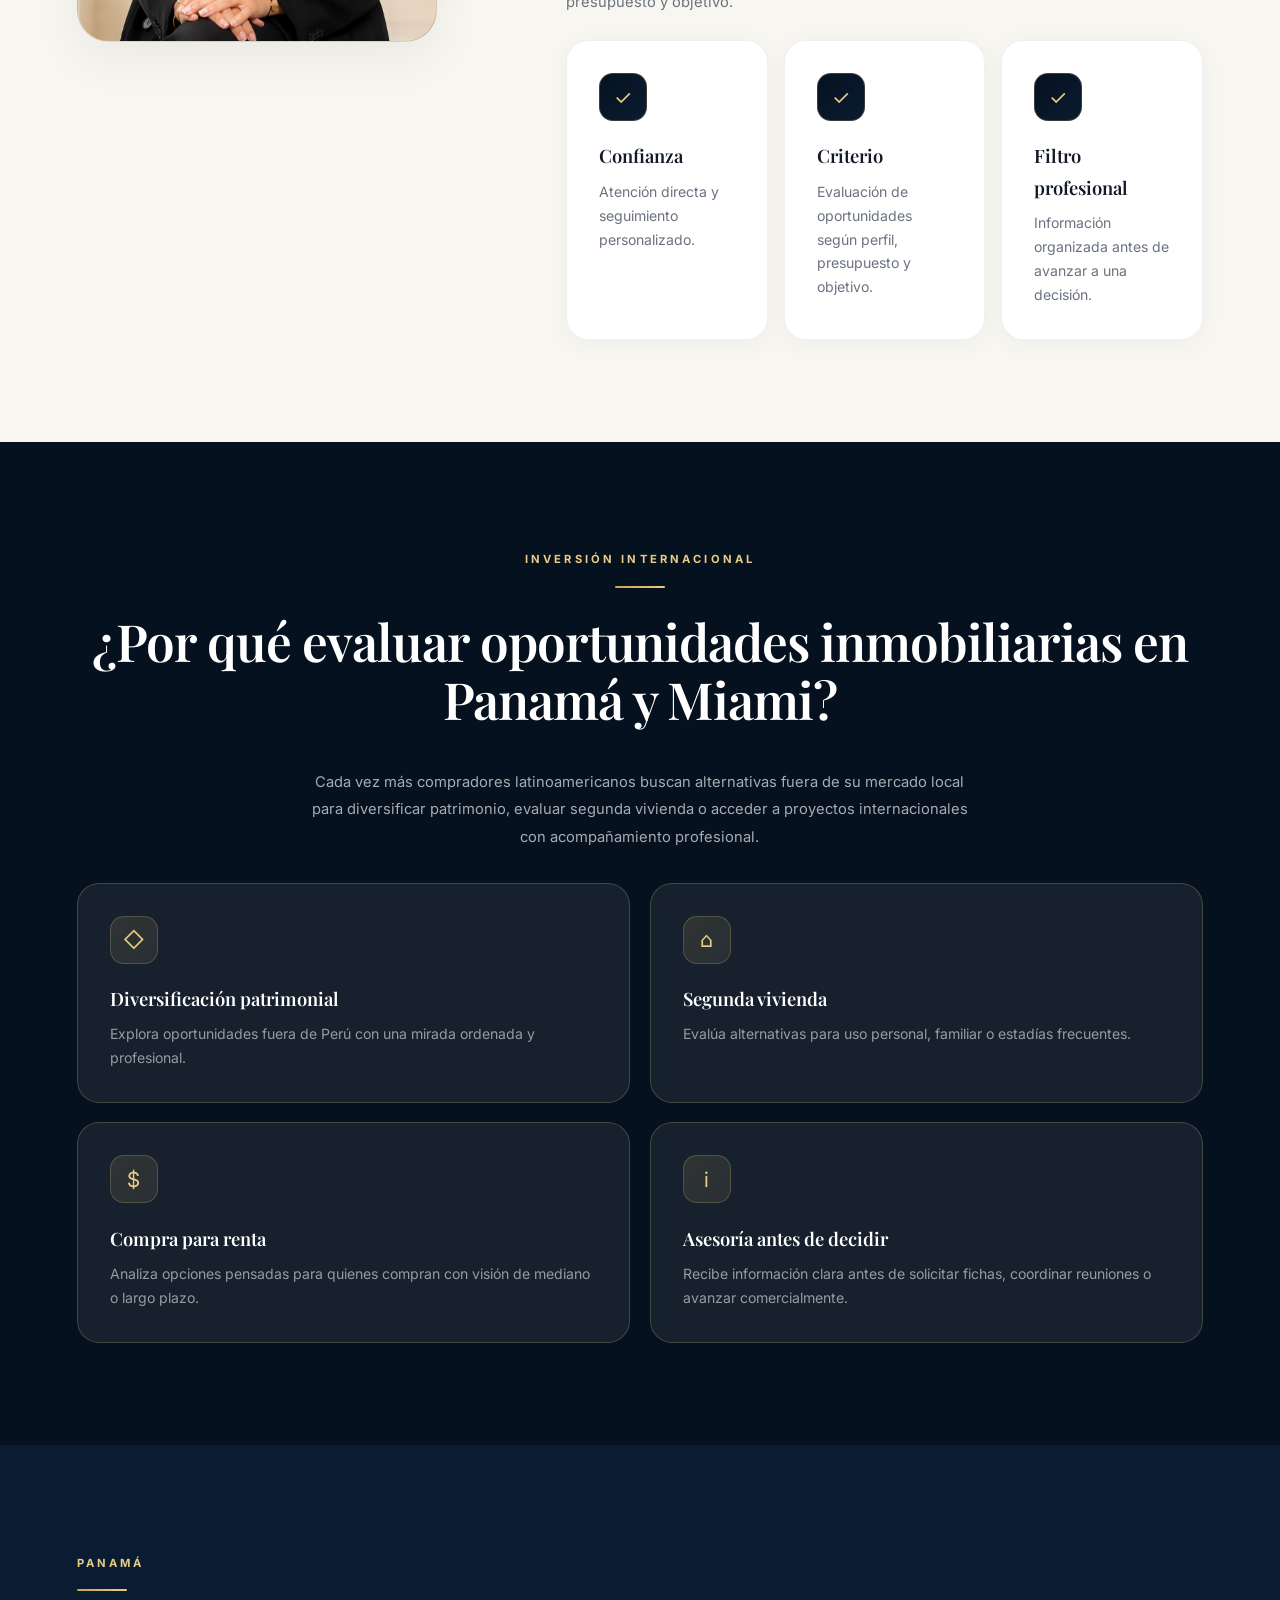
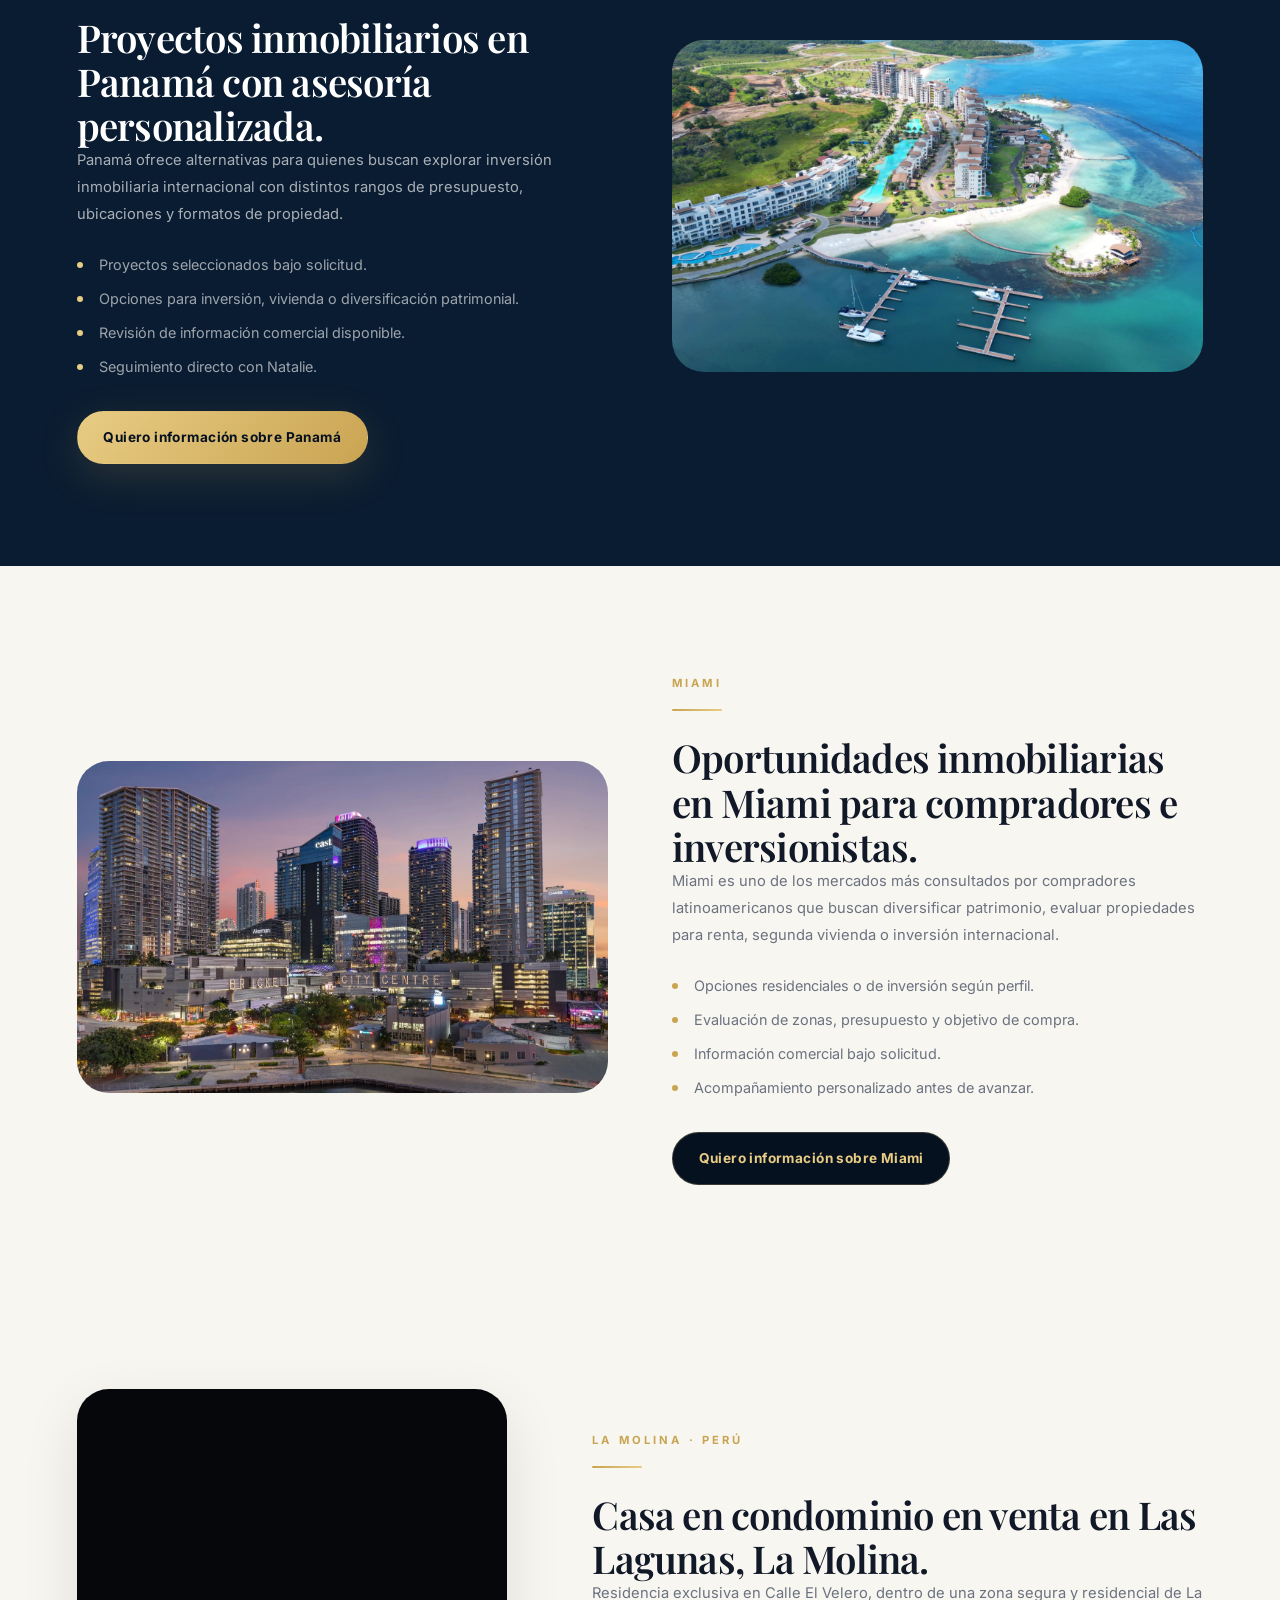
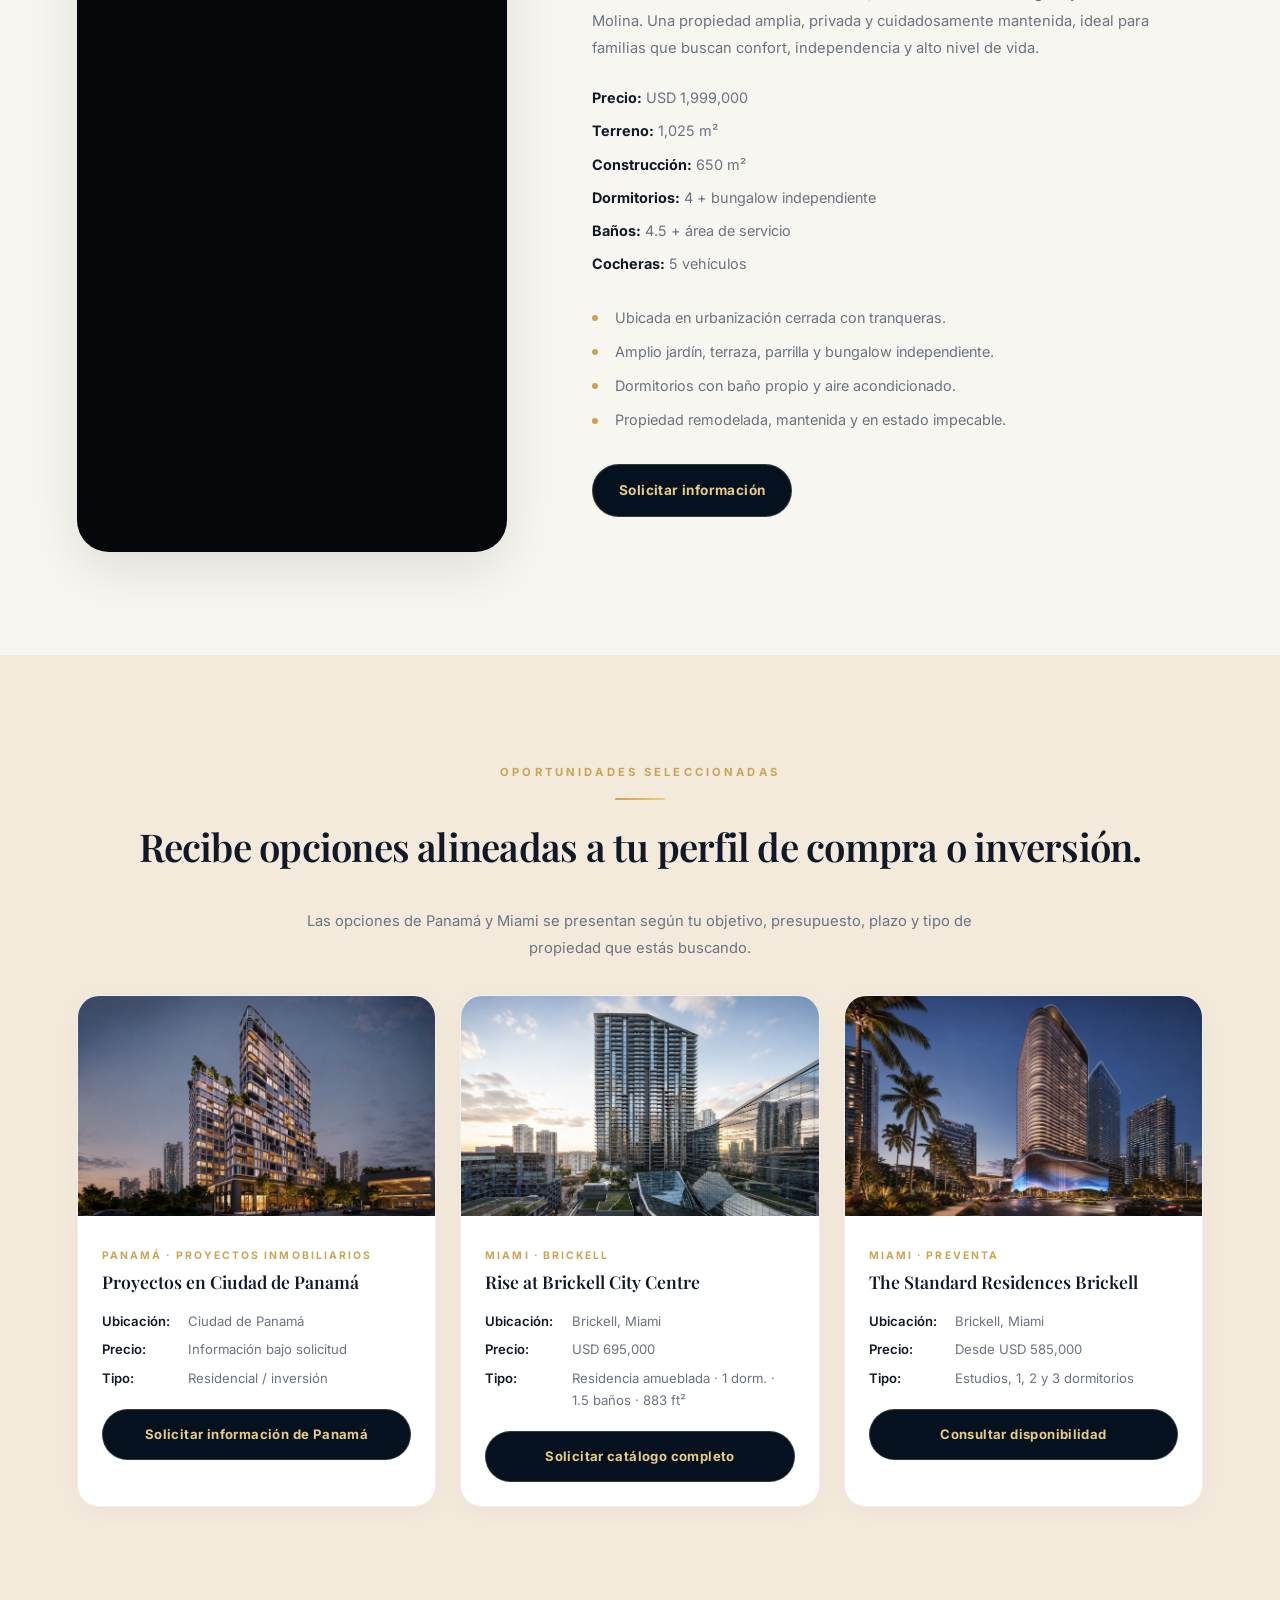
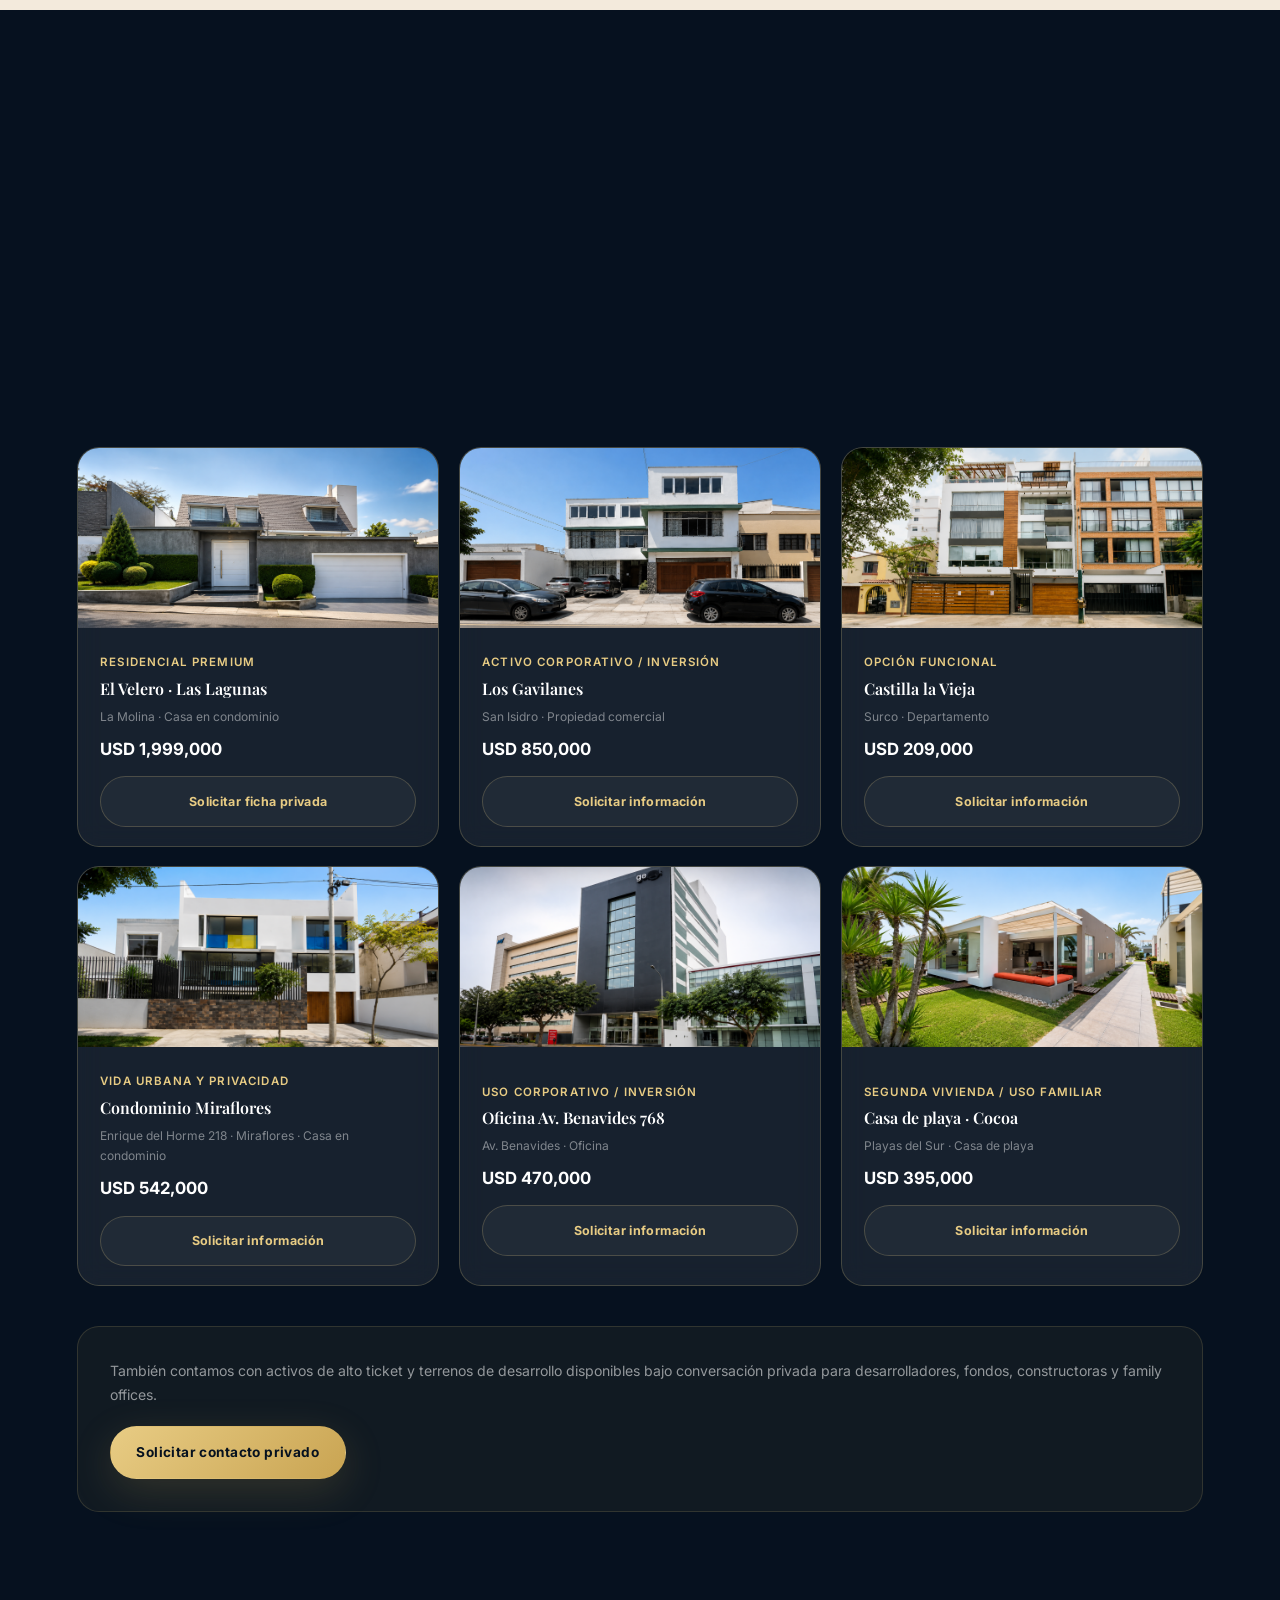
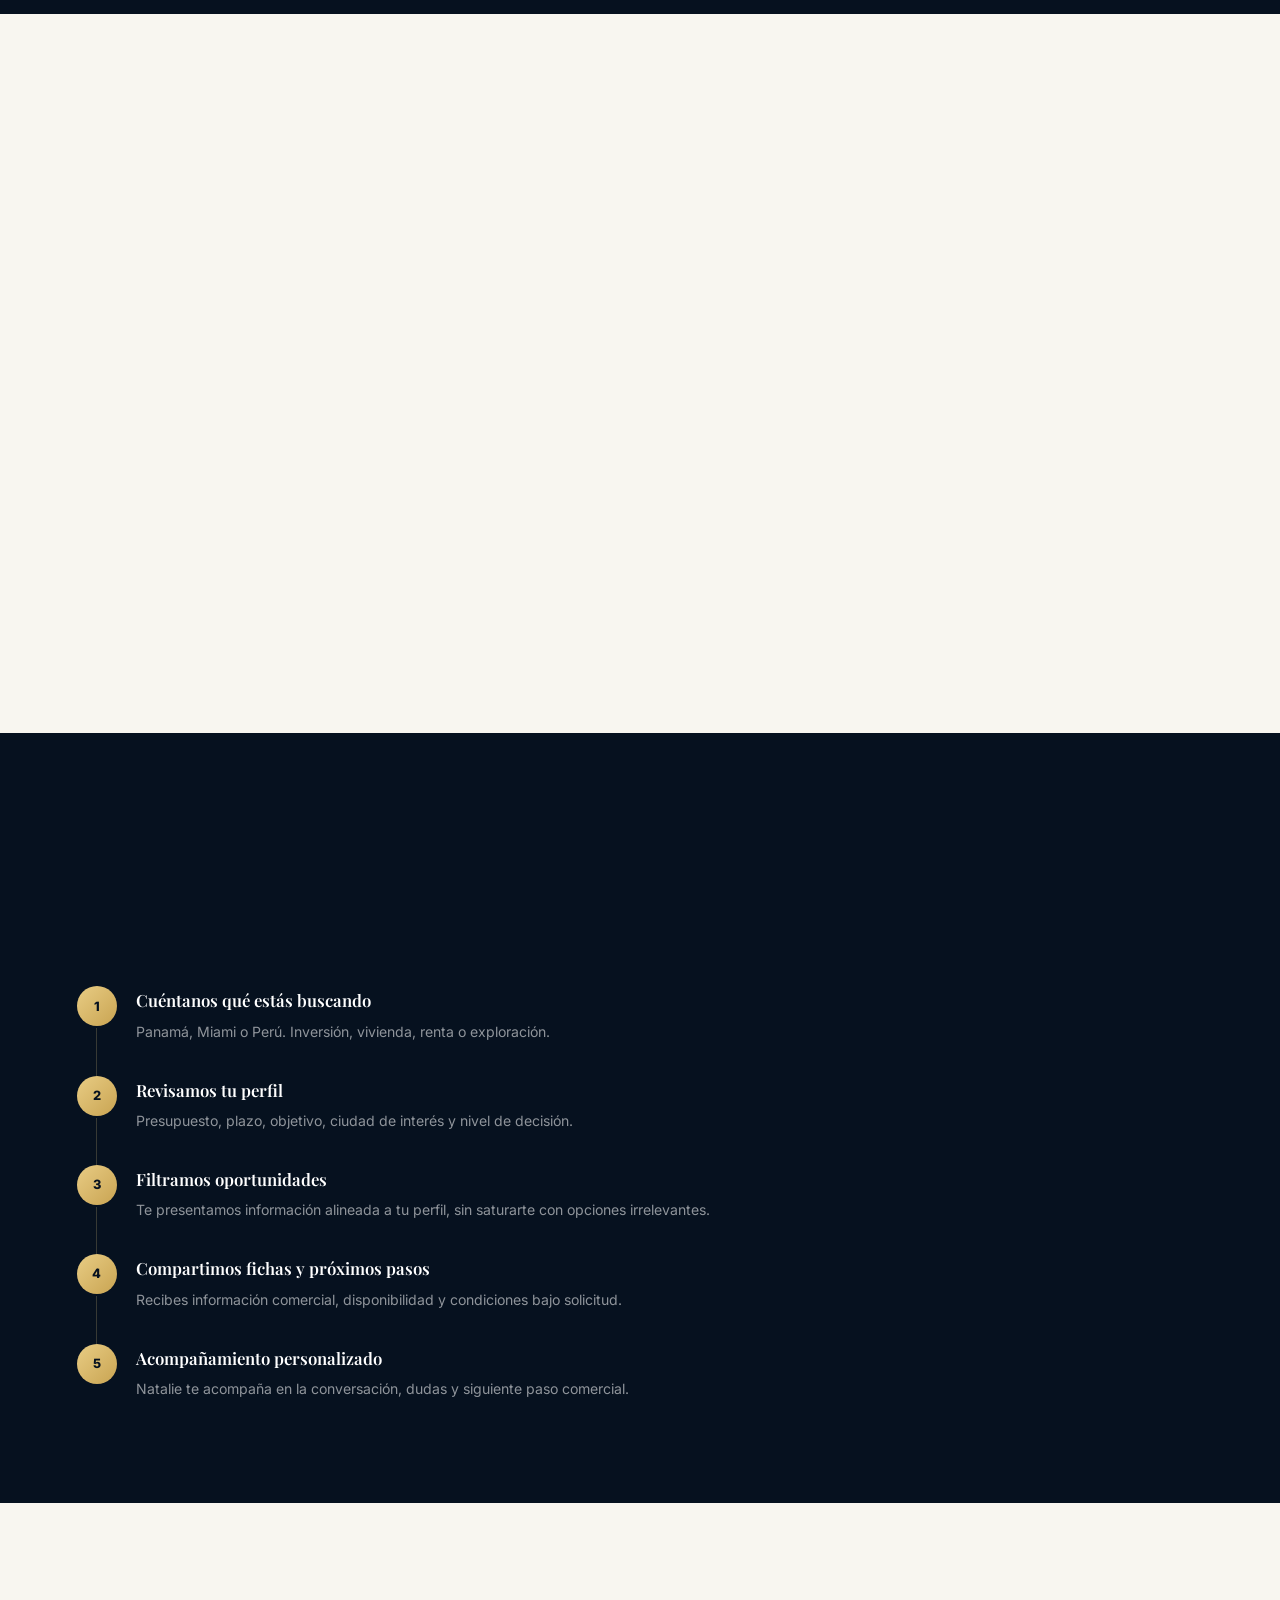
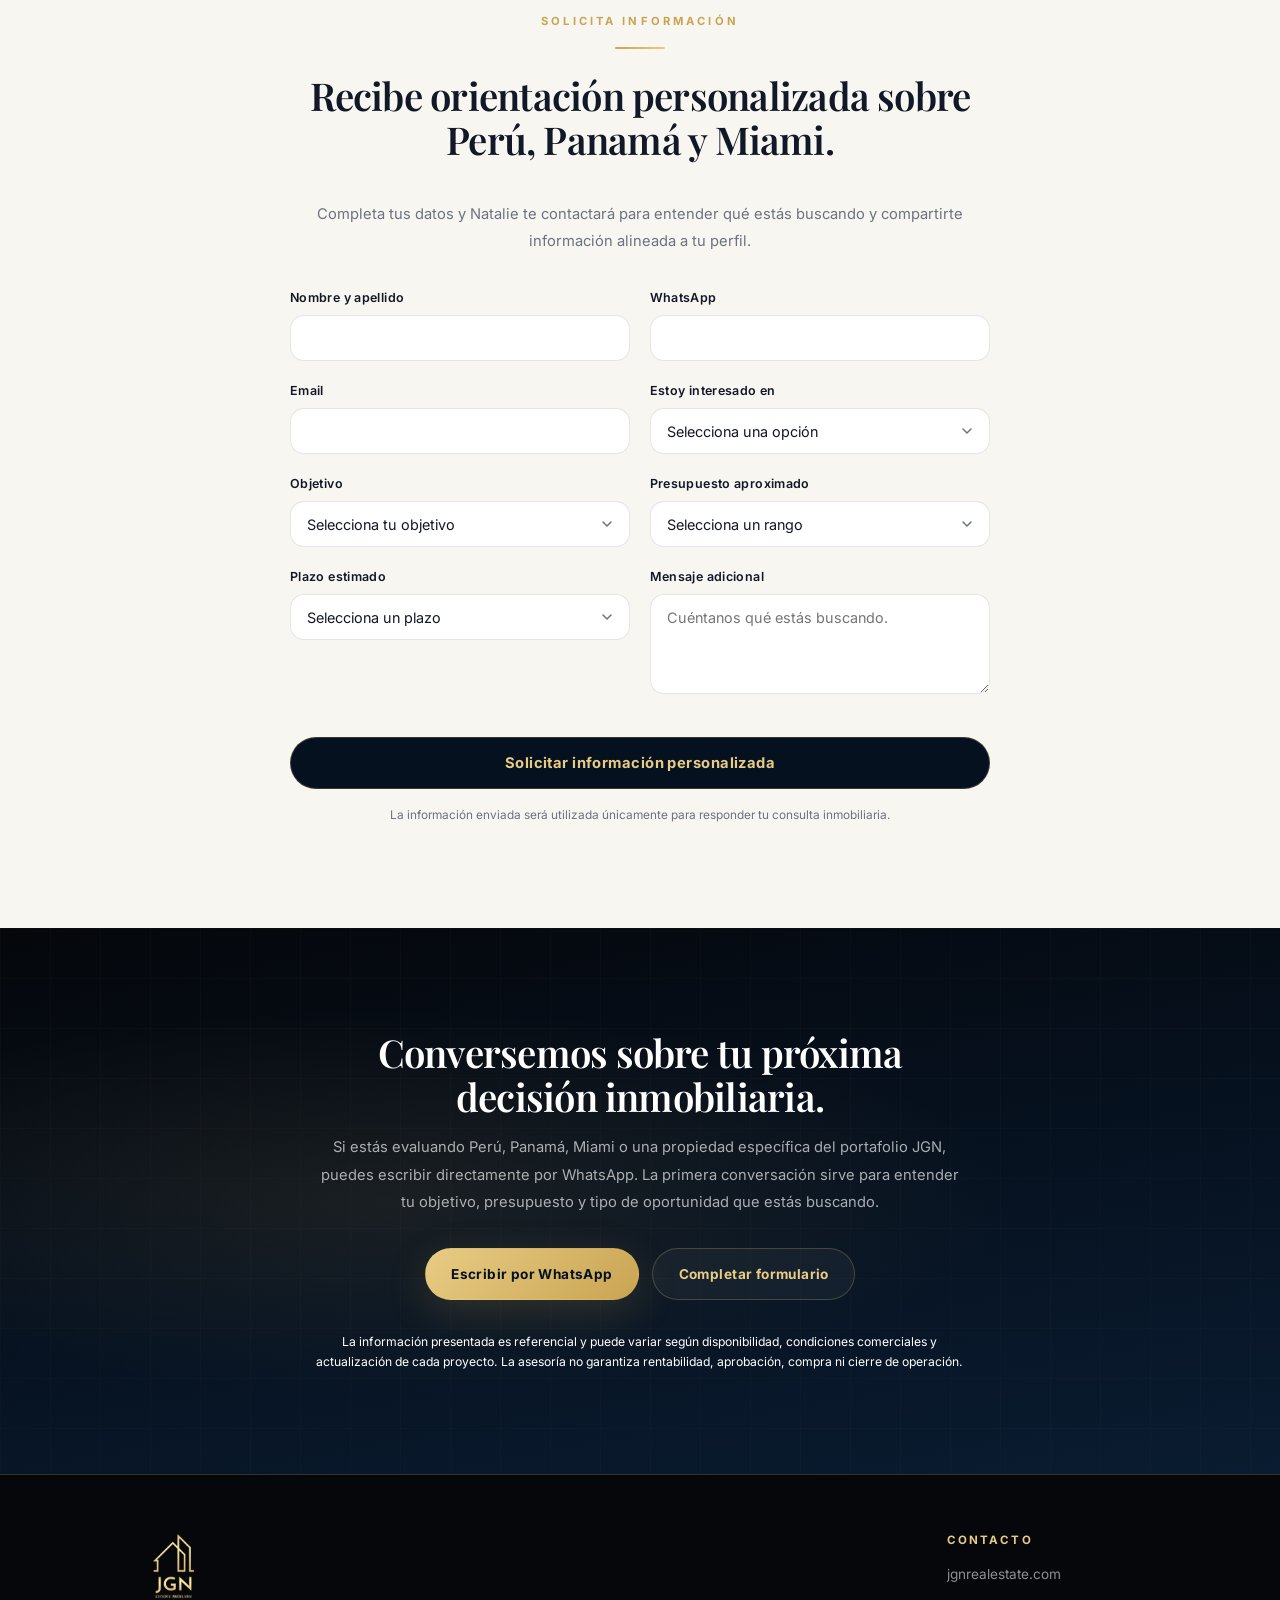
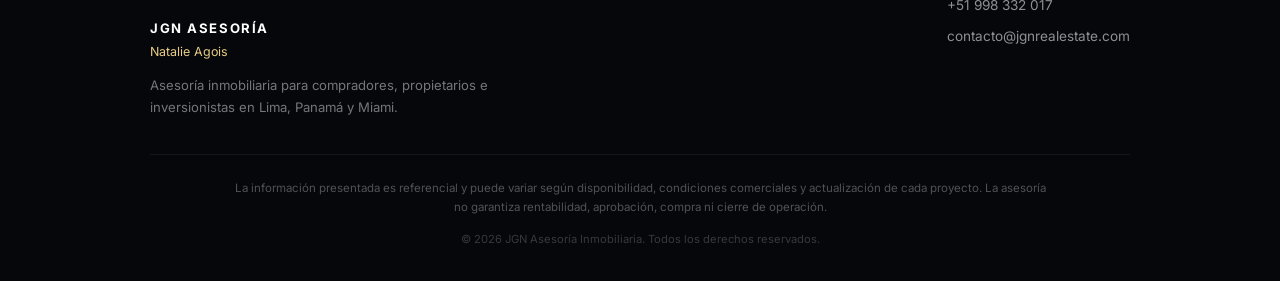
==== commit 31ce73f6: "Update index.html" ====
--- a/index.html
+++ b/index.html
@@ -3,9 +3,9 @@
 <head>
   <meta charset="UTF-8" />
   <meta name="viewport" content="width=device-width, initial-scale=1.0" />
-  <meta name="description" content="Natalie Agois · JGN Asesoría Inmobiliaria · Asesoría inmobiliaria para compradores e inversionistas en Panamá, Miami y Perú. Información clara, criterio profesional y atención directa." />
+  <meta name="description" content="Natalie Agois · JGN Asesoría Inmobiliaria · Asesoría inmobiliaria para compradores, vendedores e inversionistas en Panamá, Miami y Perú. Información clara, criterio profesional y atención directa." />
   <meta name="theme-color" content="#06111f" />
-  <title>Natalie Agois · JGN Asesoría Inmobiliaria | Panamá · Miami · Perú</title>
+  <title>Natalie Agois · JGN Asesoría Inmobiliaria | Perú · Panamá · Miami</title>
 
   <link rel="preconnect" href="https://fonts.googleapis.com" />
   <link rel="preconnect" href="https://fonts.gstatic.com" crossorigin />
@@ -1243,7 +1243,7 @@
           <img src="logo-jgn-gold-header.png" alt="JGN Asesoría Inmobiliaria" />
         </div>
         <div class="brand-info">
-          <span>Natalie Agois · Panamá · Miami · Perú</span>
+          <span>Natalie Agois Perú · Panamá · Miami</span>
         </div>
       </a>
 
@@ -1282,12 +1282,12 @@
         <div class="hero-grid">
           <div class="hero-text">
             <span class="eyebrow eyebrow--gold reveal">Natalie Agois · Asesora inmobiliaria</span>
-            <h1 class="reveal reveal-delay-1">La asesora que necesitas para tu próxima decisión inmobiliaria en <em>Panamá</em>, <em>Miami</em> y <em>Perú</em>.</h1>
-            <p class="lead reveal reveal-delay-2">Acompaño a compradores e inversionistas que quieren evaluar propiedades con información clara, criterio profesional y atención directa. Sin presiones. Sin datos genéricos. Con seguimiento real.</p>
+            <h1 class="reveal reveal-delay-1">La asesora que necesitas para tu próxima decisión inmobiliaria en <em>Perú</em>, <em>Panamá</em> y <em>Miami</em>.</h1>
+            <p class="lead reveal reveal-delay-2">Acompaño a compradores, vendedores e inversionistas que quieren evaluar propiedades con información clara, criterio profesional y atención directa. Sin presiones. Sin datos genéricos. Con seguimiento real.</p>
             <div class="hero-tags reveal reveal-delay-2">
+              <span class="tag">Perú</span>
               <span class="tag">Panamá</span>
               <span class="tag">Miami</span>
-              <span class="tag">Perú</span>
               <span class="tag">Inversión inmobiliaria</span>
               <span class="tag">Segunda vivienda</span>
               <span class="tag">Renta o diversificación patrimonial</span>
@@ -1331,8 +1331,8 @@
       <div class="container">
         <div class="trust-items">
           <div class="trust-item reveal"><span class="trust-dot"></span>Asesoría directa</div>
-          <div class="trust-item reveal reveal-delay-1"><span class="trust-dot"></span>Panamá, Miami y Perú</div>
-          <div class="trust-item reveal reveal-delay-2"><span class="trust-dot"></span>Compradores e inversionistas</div>
+          <div class="trust-item reveal reveal-delay-1"><span class="trust-dot"></span>Perú, Panamá y Miami y </div>
+          <div class="trust-item reveal reveal-delay-2"><span class="trust-dot"></span>Compradores, vendedores e inversionistas</div>
           <div class="trust-item reveal reveal-delay-3"><span class="trust-dot"></span>Información bajo solicitud</div>
         </div>
       </div>
@@ -1352,7 +1352,7 @@
               <div class="gold-line"></div>
               <h2 class="section-title section-title--md" style="color:var(--ink);">Una asesoría cercana, profesional y orientada a proteger tu decisión inmobiliaria.</h2>
             </div>
-            <p class="section-text section-text--dark reveal reveal-delay-1">Soy Natalie Agois, asesora inmobiliaria. Acompaño a compradores e inversionistas que quieren tomar decisiones con información clara, criterio comercial y seguimiento personalizado.</p>
+            <p class="section-text section-text--dark reveal reveal-delay-1">Soy Natalie Agois, asesora inmobiliaria. Acompaño a compradores, vendedores e inversionistas que quieren tomar decisiones con información clara, criterio comercial y seguimiento personalizado.</p>
             <p class="section-text section-text--dark reveal reveal-delay-2">Desde JGN Asesoría Inmobiliaria te ayudo a evaluar oportunidades en mercados seleccionados como Panamá y Miami, además de propiedades residenciales, comerciales, de playa, campo, terrenos y oficinas en Lima y otras zonas de Perú, según tu perfil, presupuesto y objetivo.</p>
 
             <div class="natalie-cards" style="margin-top:1.5rem;">
@@ -1687,7 +1687,7 @@
         <div class="client-cards">
           <div class="client-card reveal reveal-delay-1">
             <h4>Quieres invertir fuera de Perú</h4>
-            <p>Estás evaluando Panamá, Miami o Perú y necesitas entender opciones reales antes de avanzar.</p>
+            <p>Estás evaluando Perú, Panamá o Miami necesitas entender opciones reales antes de avanzar.</p>
           </div>
           <div class="client-card reveal reveal-delay-2">
             <h4>Buscas segunda vivienda</h4>
@@ -1699,7 +1699,7 @@
           </div>
           <div class="client-card reveal reveal-delay-1">
             <h4>Quieres comparar mercados</h4>
-            <p>Necesitas orientación para entender diferencias entre Panamá, Miami, Perú y otras alternativas inmobiliarias.</p>
+            <p>Necesitas orientación para entender diferencias entre Perú, Panamá y Miami u otras alternativas inmobiliarias.</p>
           </div>
           <div class="client-card reveal reveal-delay-2">
             <h4>Tienes un presupuesto definido</h4>
@@ -1767,7 +1767,7 @@
           <div class="section-header reveal" style="text-align:center;">
             <span class="eyebrow eyebrow--ink">Solicita información</span>
             <div class="gold-line gold-line--center"></div>
-            <h2 class="section-title section-title--md" style="color:var(--ink);">Recibe orientación personalizada sobre Panamá, Miami y Perú.</h2>
+            <h2 class="section-title section-title--md" style="color:var(--ink);">Recibe orientación personalizada sobre Perú, Panamá y Miami.</h2>
           </div>
           <p class="section-text section-text--dark reveal reveal-delay-1" style="text-align:center;margin:0 auto;">Completa tus datos y Natalie te contactará para entender qué estás buscando y compartirte información alineada a tu perfil.</p>
 
@@ -1859,7 +1859,7 @@
       <div class="container">
         <div class="final-cta-content">
           <h2 class="section-title section-title--md reveal">Conversemos sobre tu próxima decisión inmobiliaria.</h2>
-          <p class="section-text section-text--light reveal reveal-delay-1">Si estás evaluando Panamá, Miami, Perú o una propiedad específica del portafolio JGN, puedes escribir directamente por WhatsApp. La primera conversación sirve para entender tu objetivo, presupuesto y tipo de oportunidad que estás buscando.</p>
+          <p class="section-text section-text--light reveal reveal-delay-1">Si estás evaluando Perú, Panamá, Miami o una propiedad específica del portafolio JGN, puedes escribir directamente por WhatsApp. La primera conversación sirve para entender tu objetivo, presupuesto y tipo de oportunidad que estás buscando.</p>
           <div class="final-cta-actions reveal reveal-delay-2">
             <a href="https://wa.me/51998332017?text=Hola%20Natalie%2C%20vi%20la%20landing%20de%20JGN%20y%20quiero%20conversar%20sobre%20mi%20pr%C3%B3xima%20decisi%C3%B3n%20inmobiliaria." target="_blank" rel="noopener" class="btn btn--gold">Escribir por WhatsApp</a>
             <a href="#qualified-lead-form" class="btn btn--outline">Completar formulario</a>
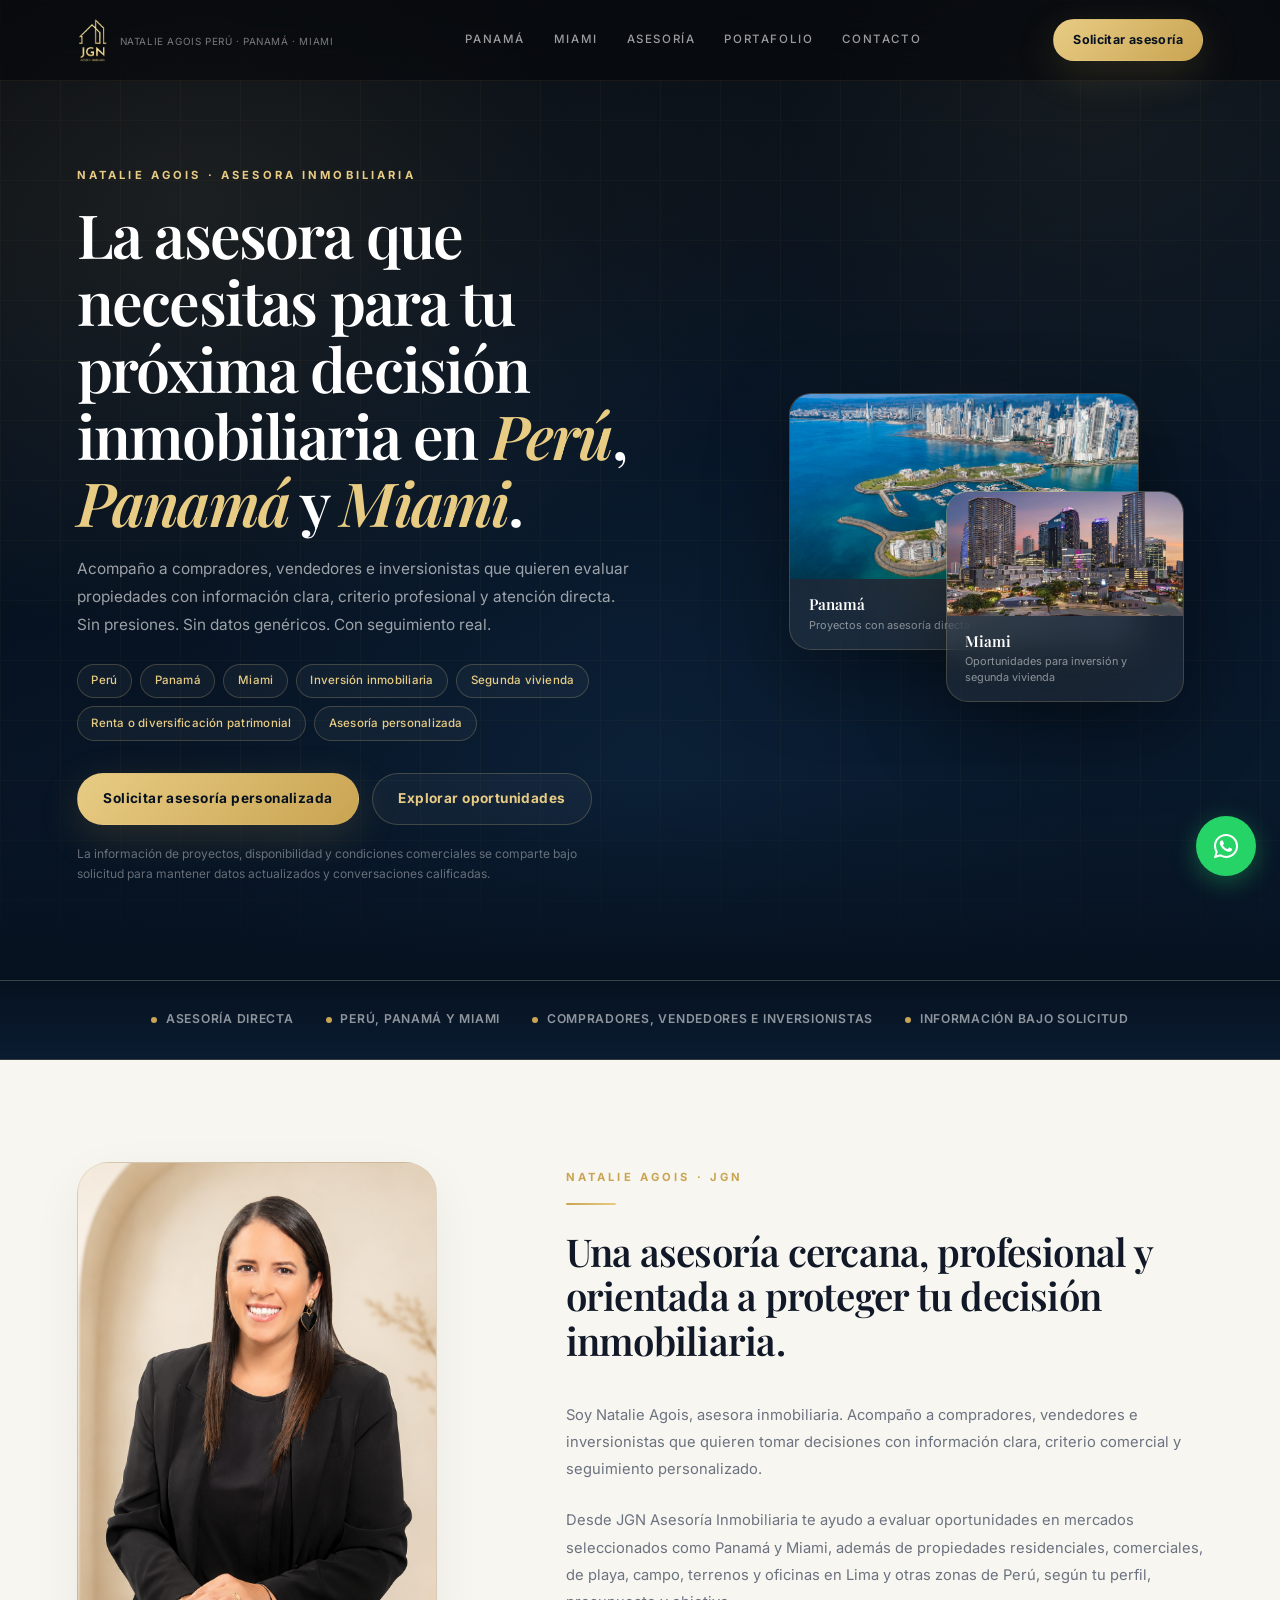
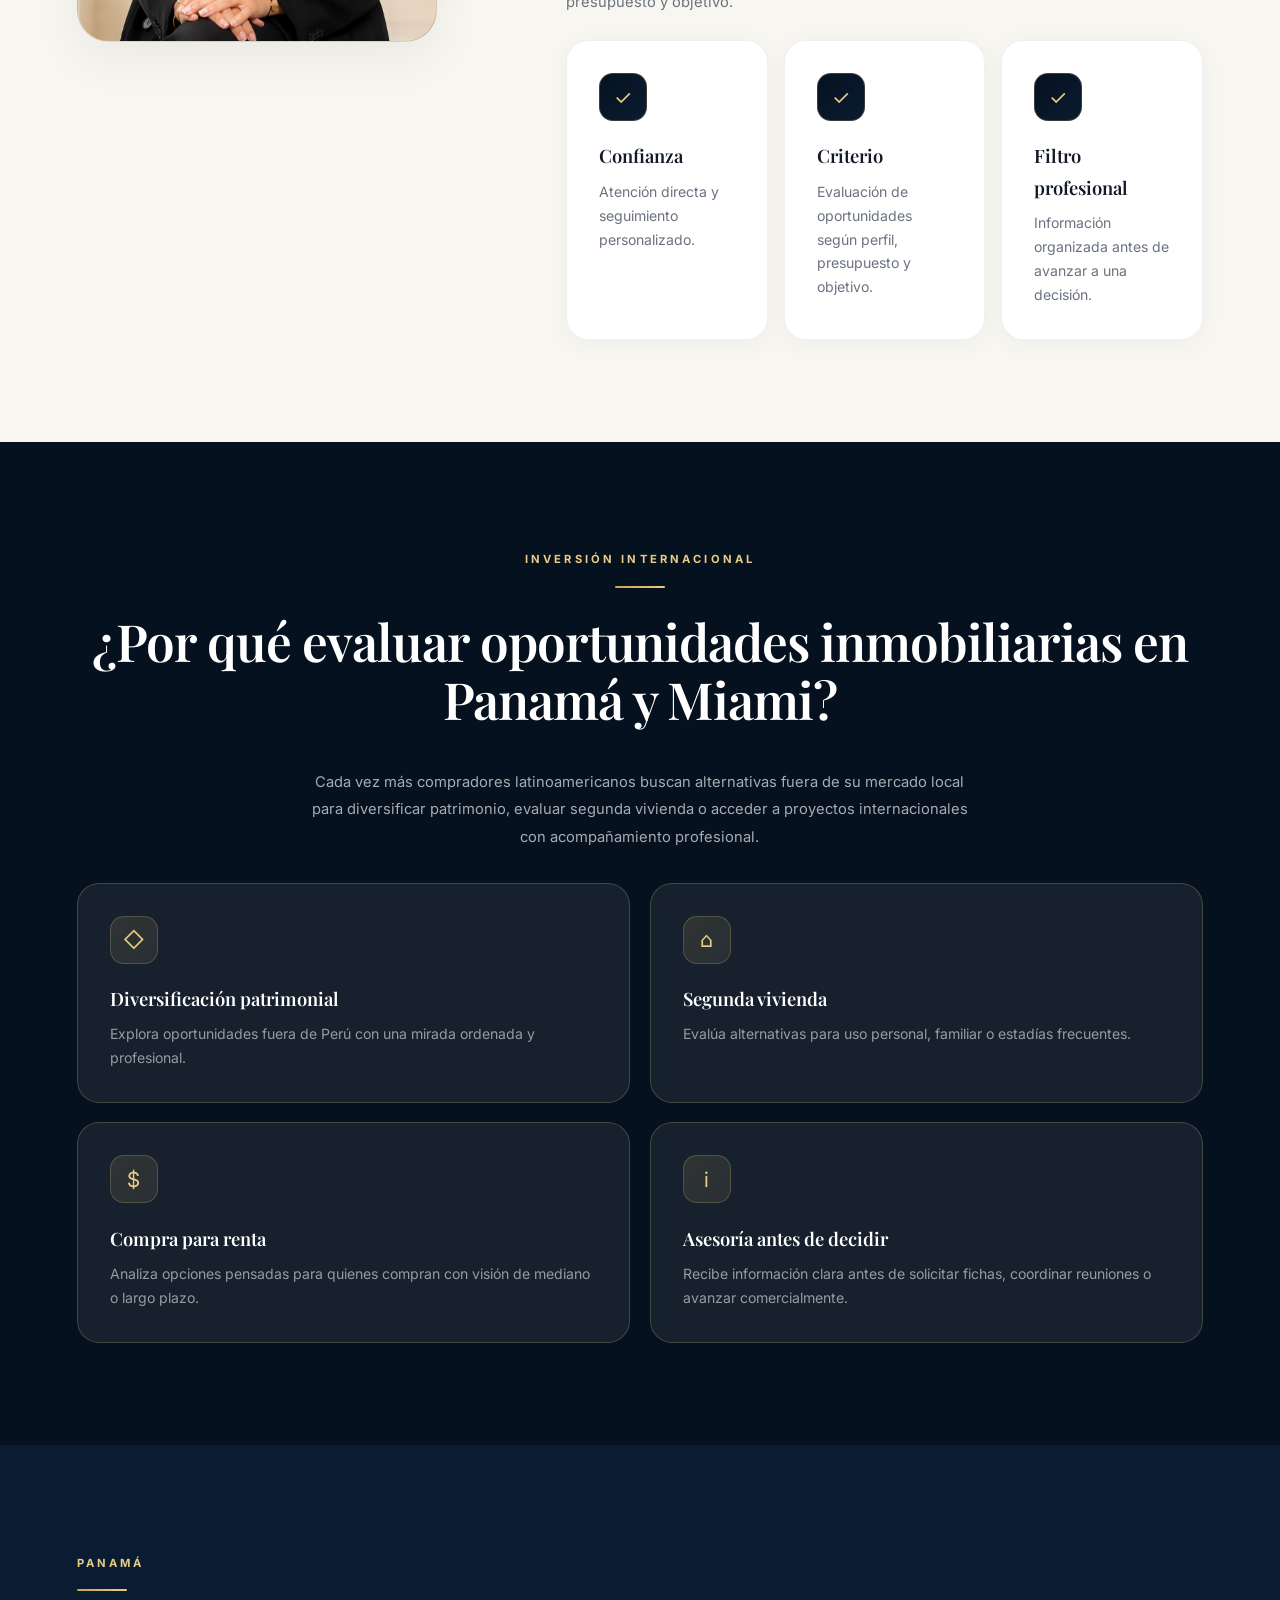
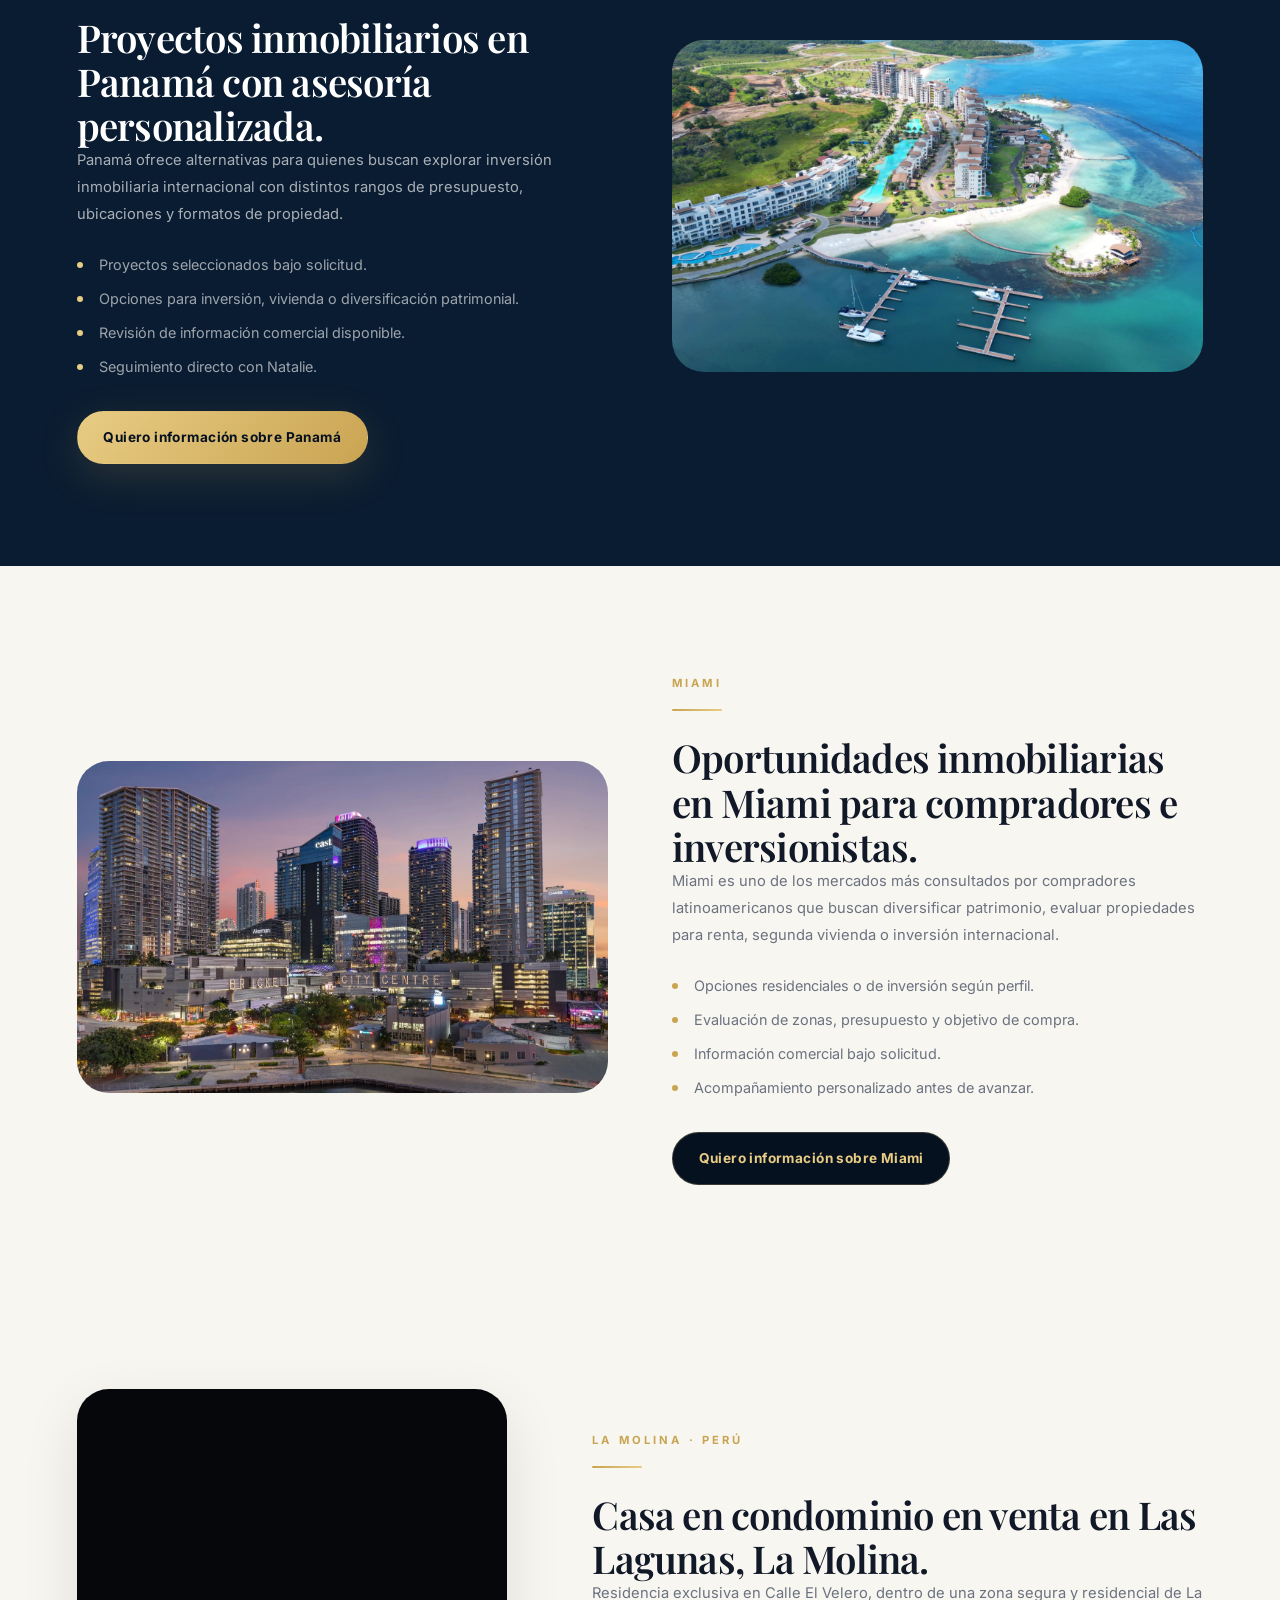
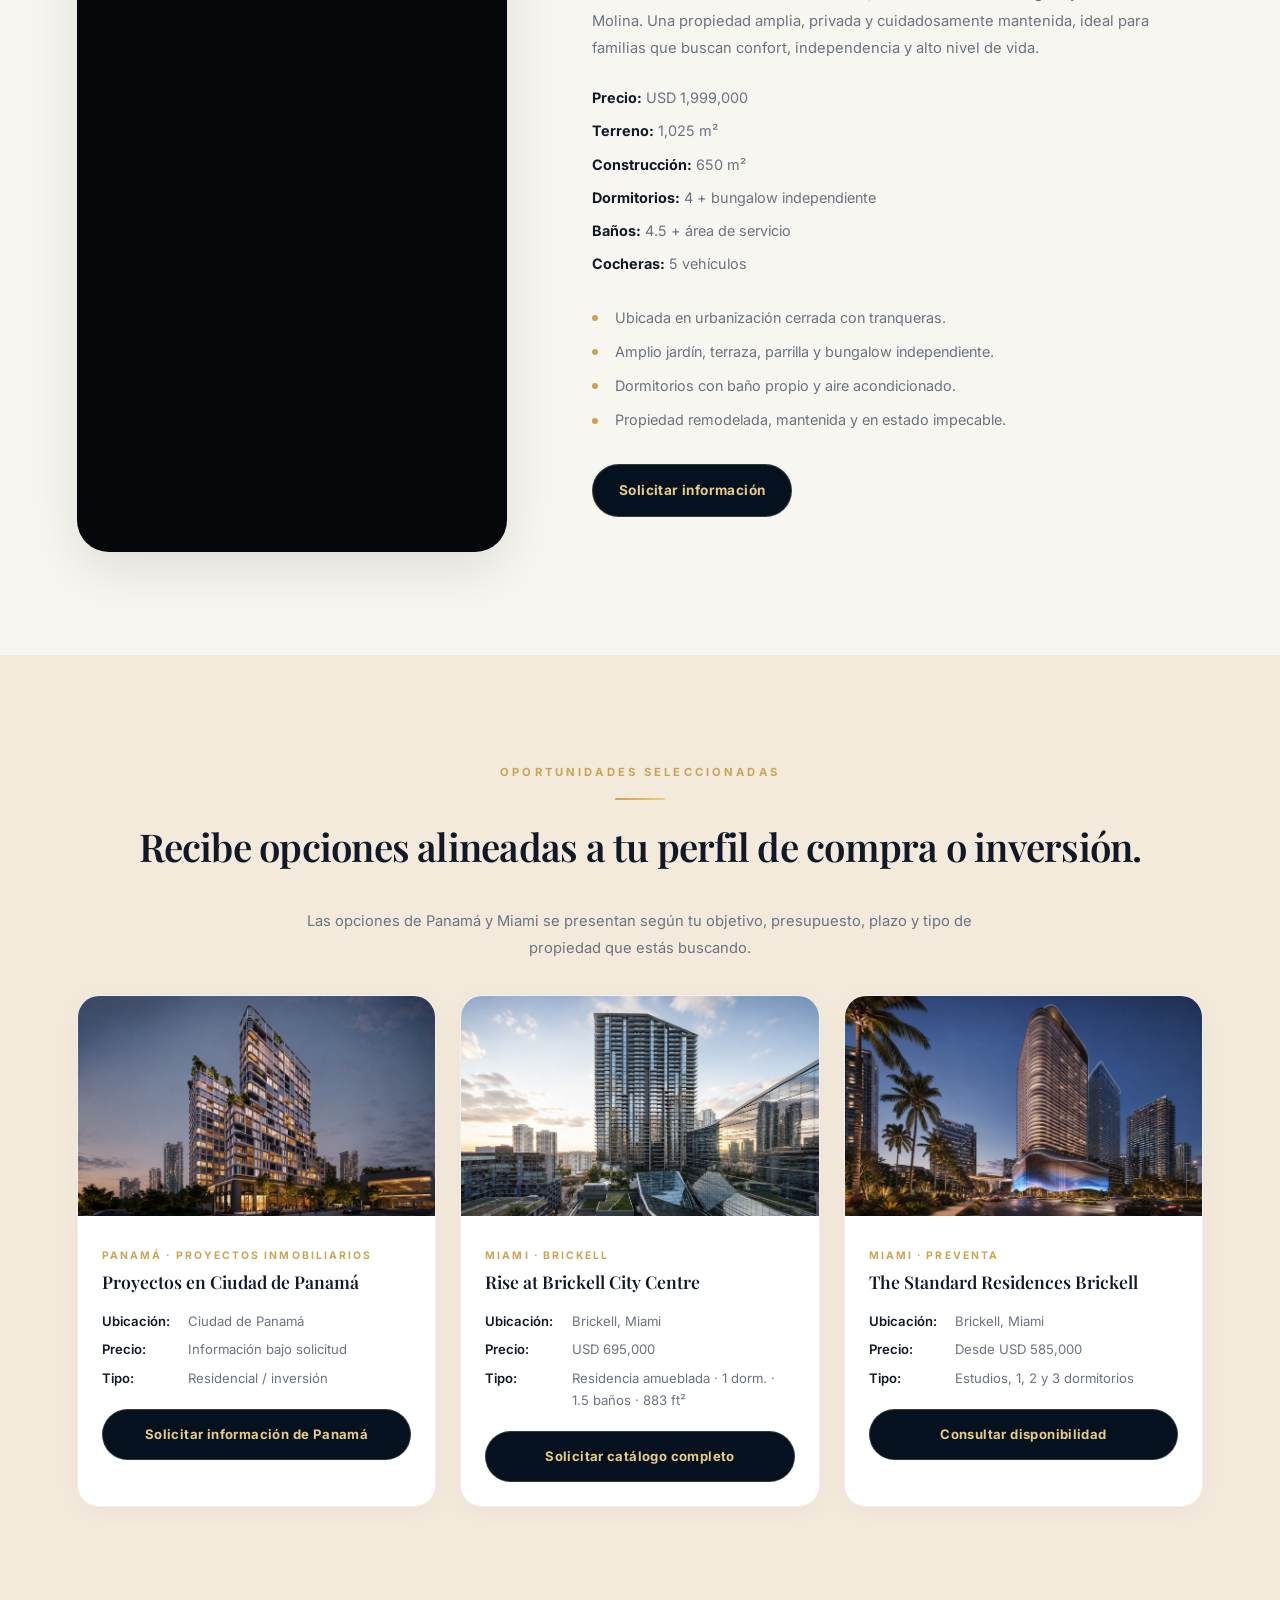
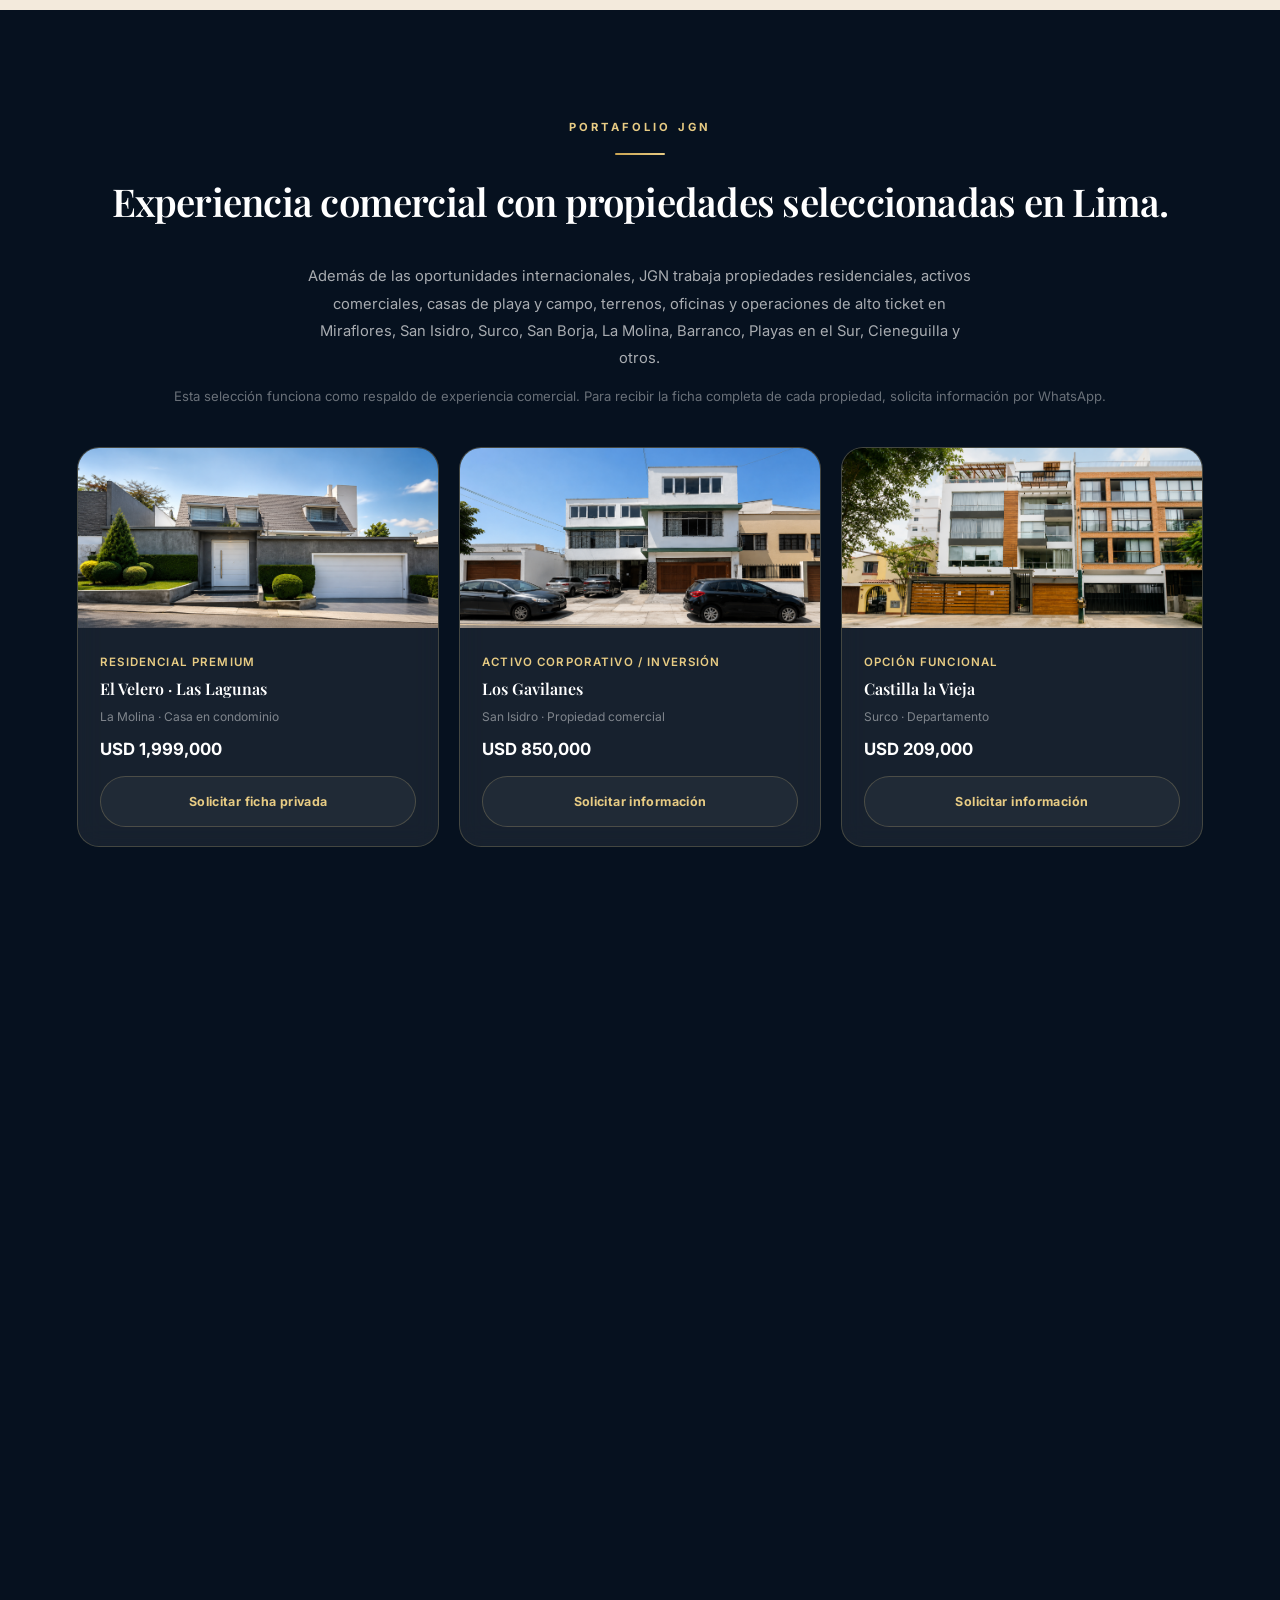
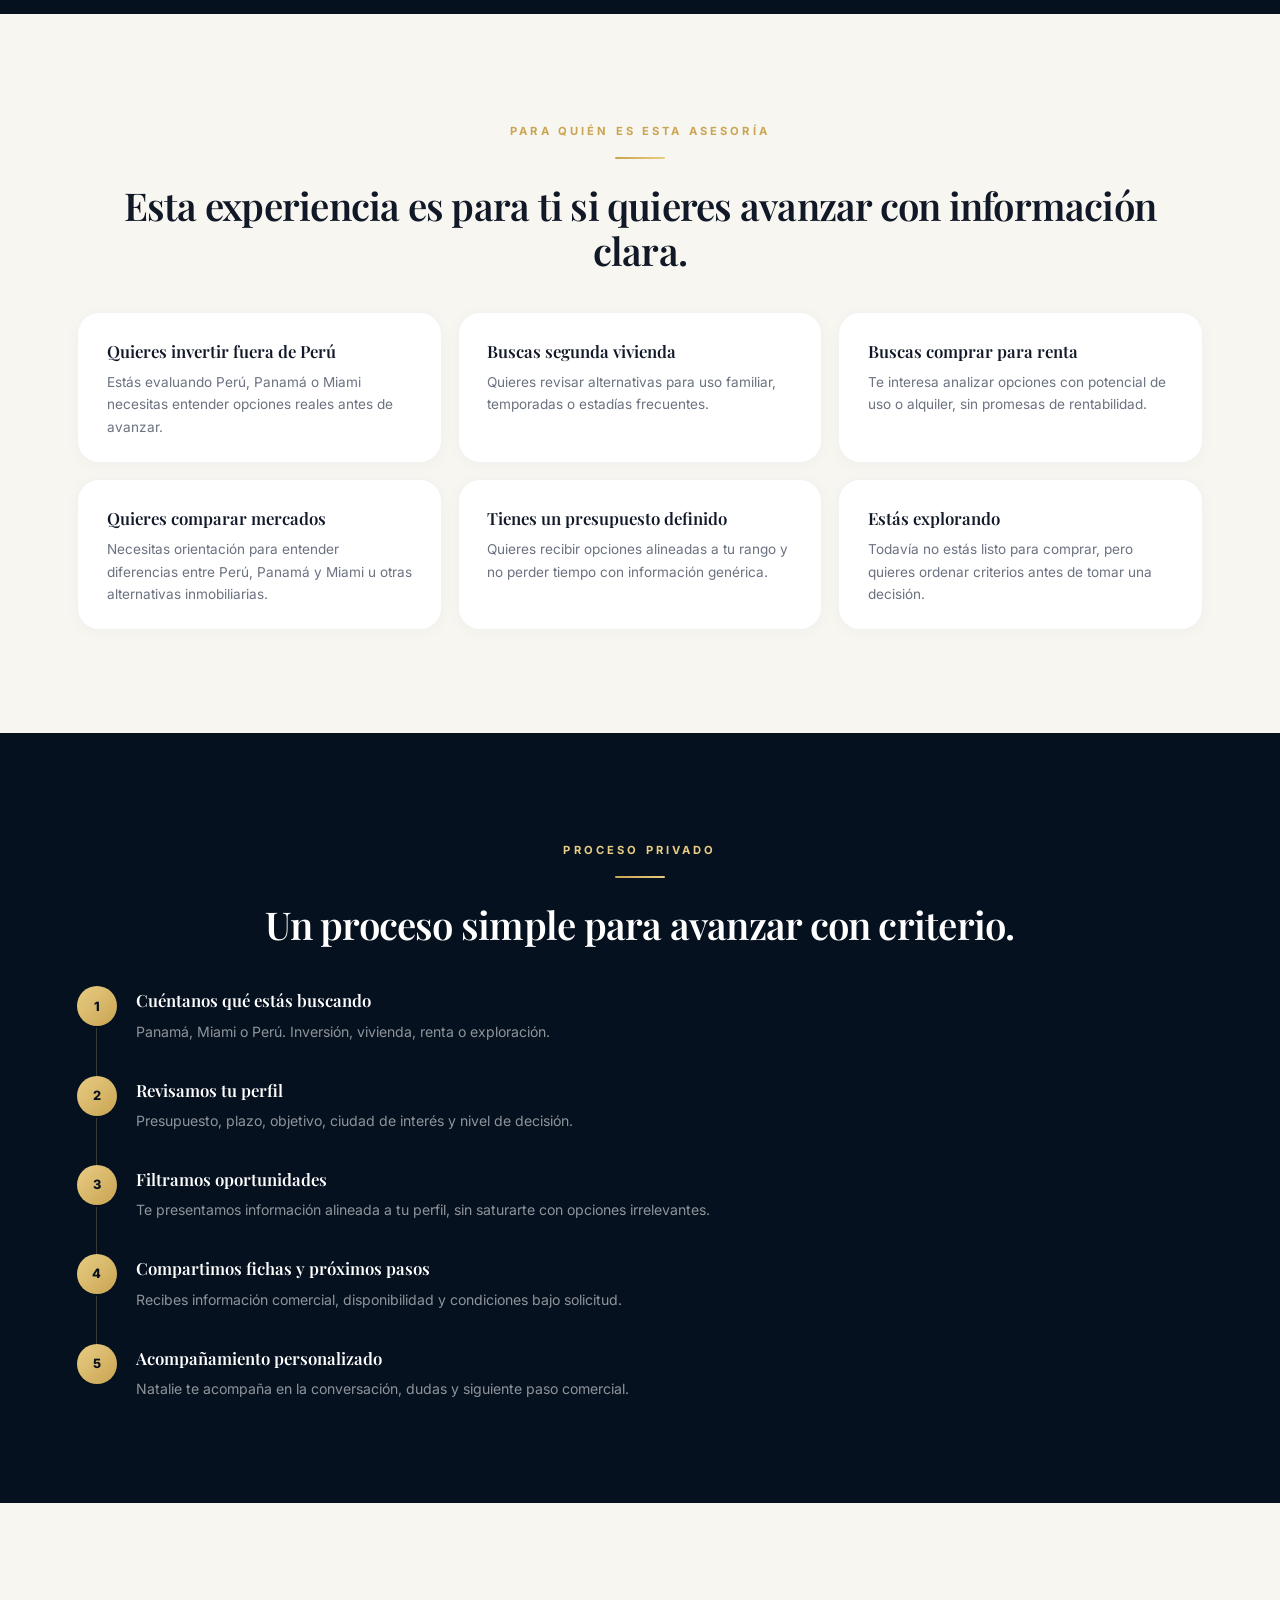
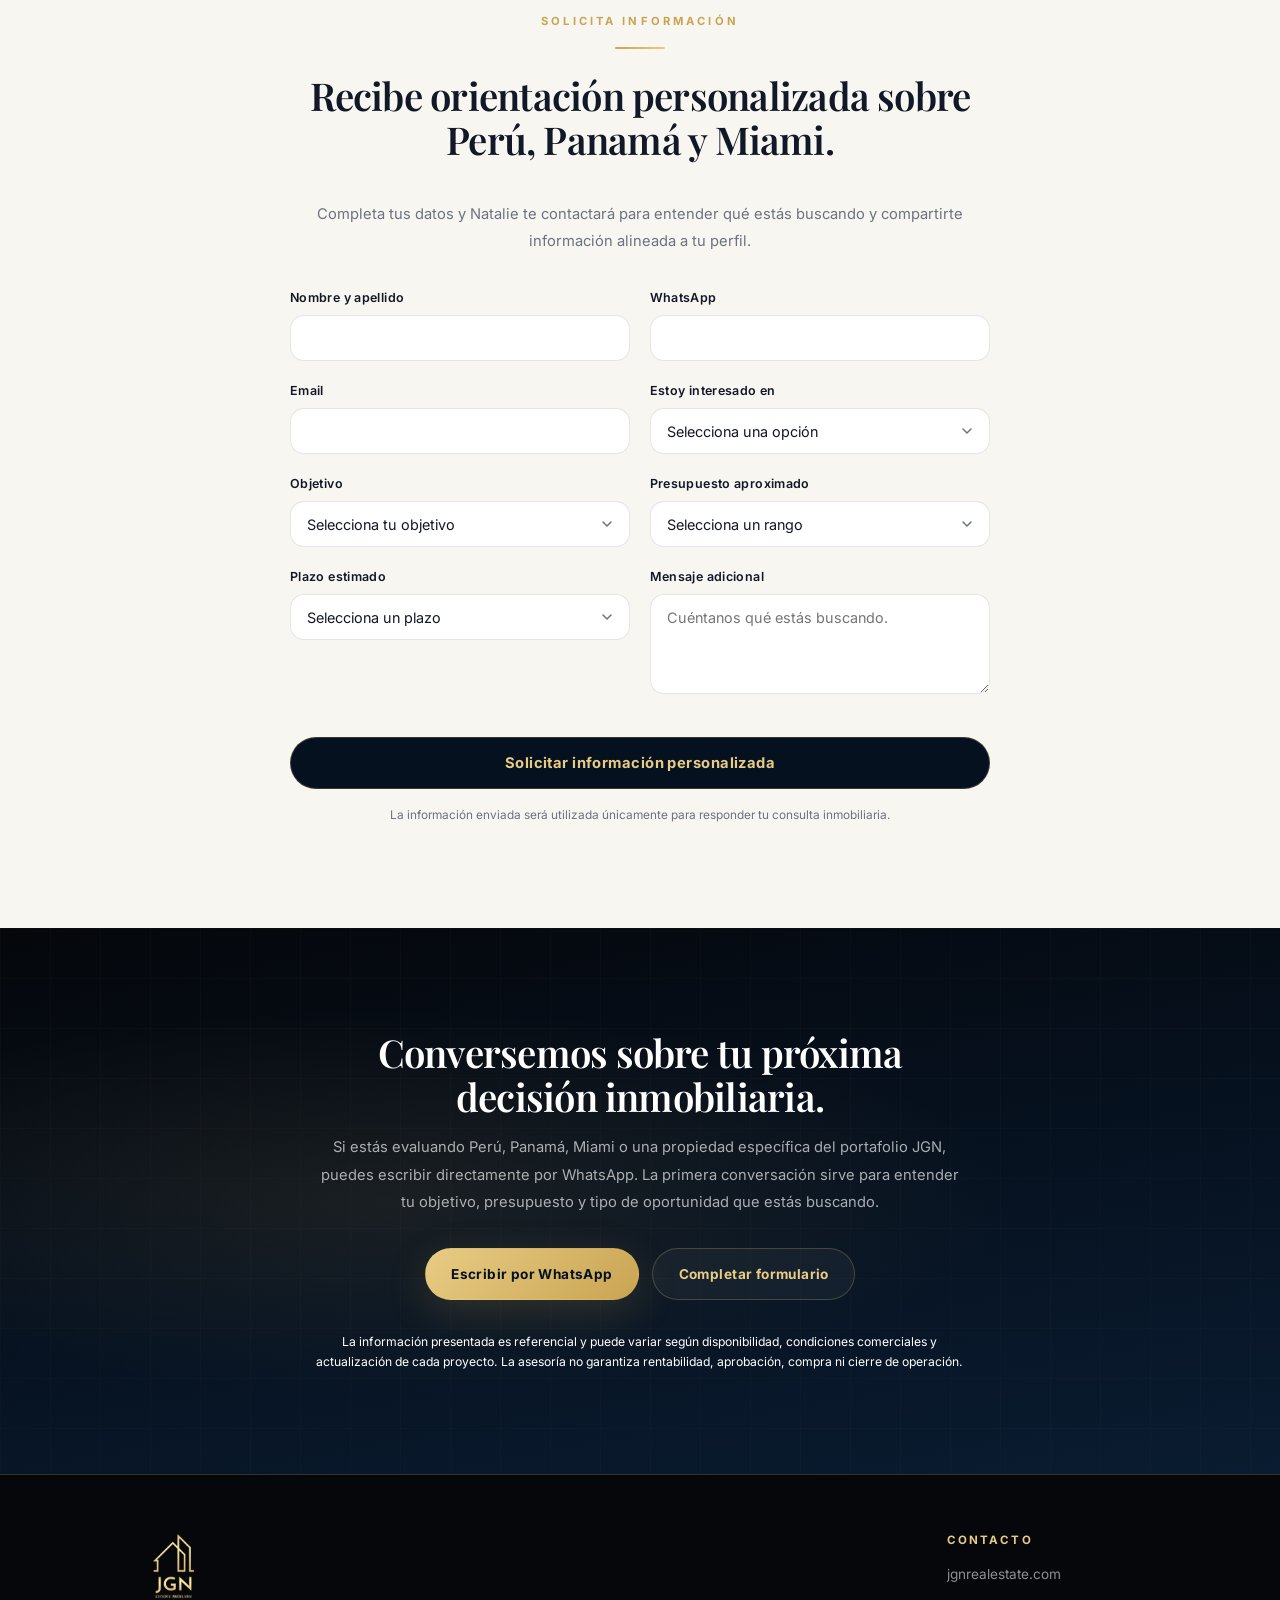
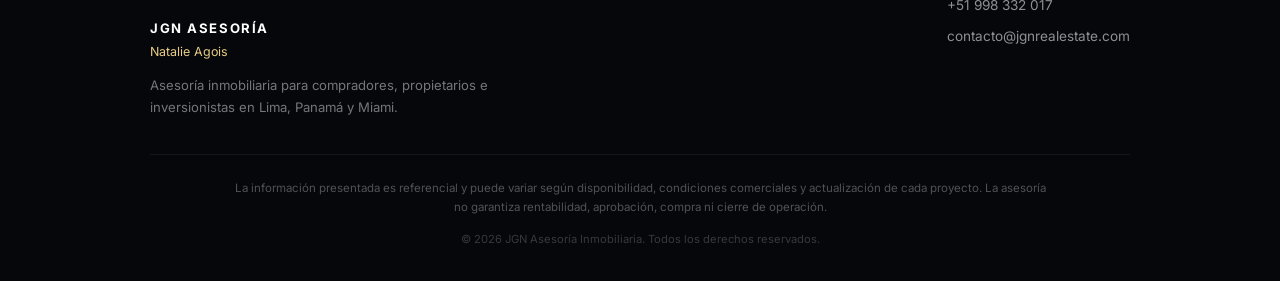
==== commit c0a06028: "Fix HTML closing tag in trust-item section" ====
--- a/index.html
+++ b/index.html
@@ -1331,7 +1331,7 @@
       <div class="container">
         <div class="trust-items">
           <div class="trust-item reveal"><span class="trust-dot"></span>Asesoría directa</div>
-          <div class="trust-item reveal reveal-delay-1"><span class="trust-dot"></span>Perú, Panamá y Miami y </div>
+          <div class="trust-item reveal reveal-delay-1"><span class="trust-dot"></span>Perú, Panamá y Miami</div>
           <div class="trust-item reveal reveal-delay-2"><span class="trust-dot"></span>Compradores, vendedores e inversionistas</div>
           <div class="trust-item reveal reveal-delay-3"><span class="trust-dot"></span>Información bajo solicitud</div>
         </div>
